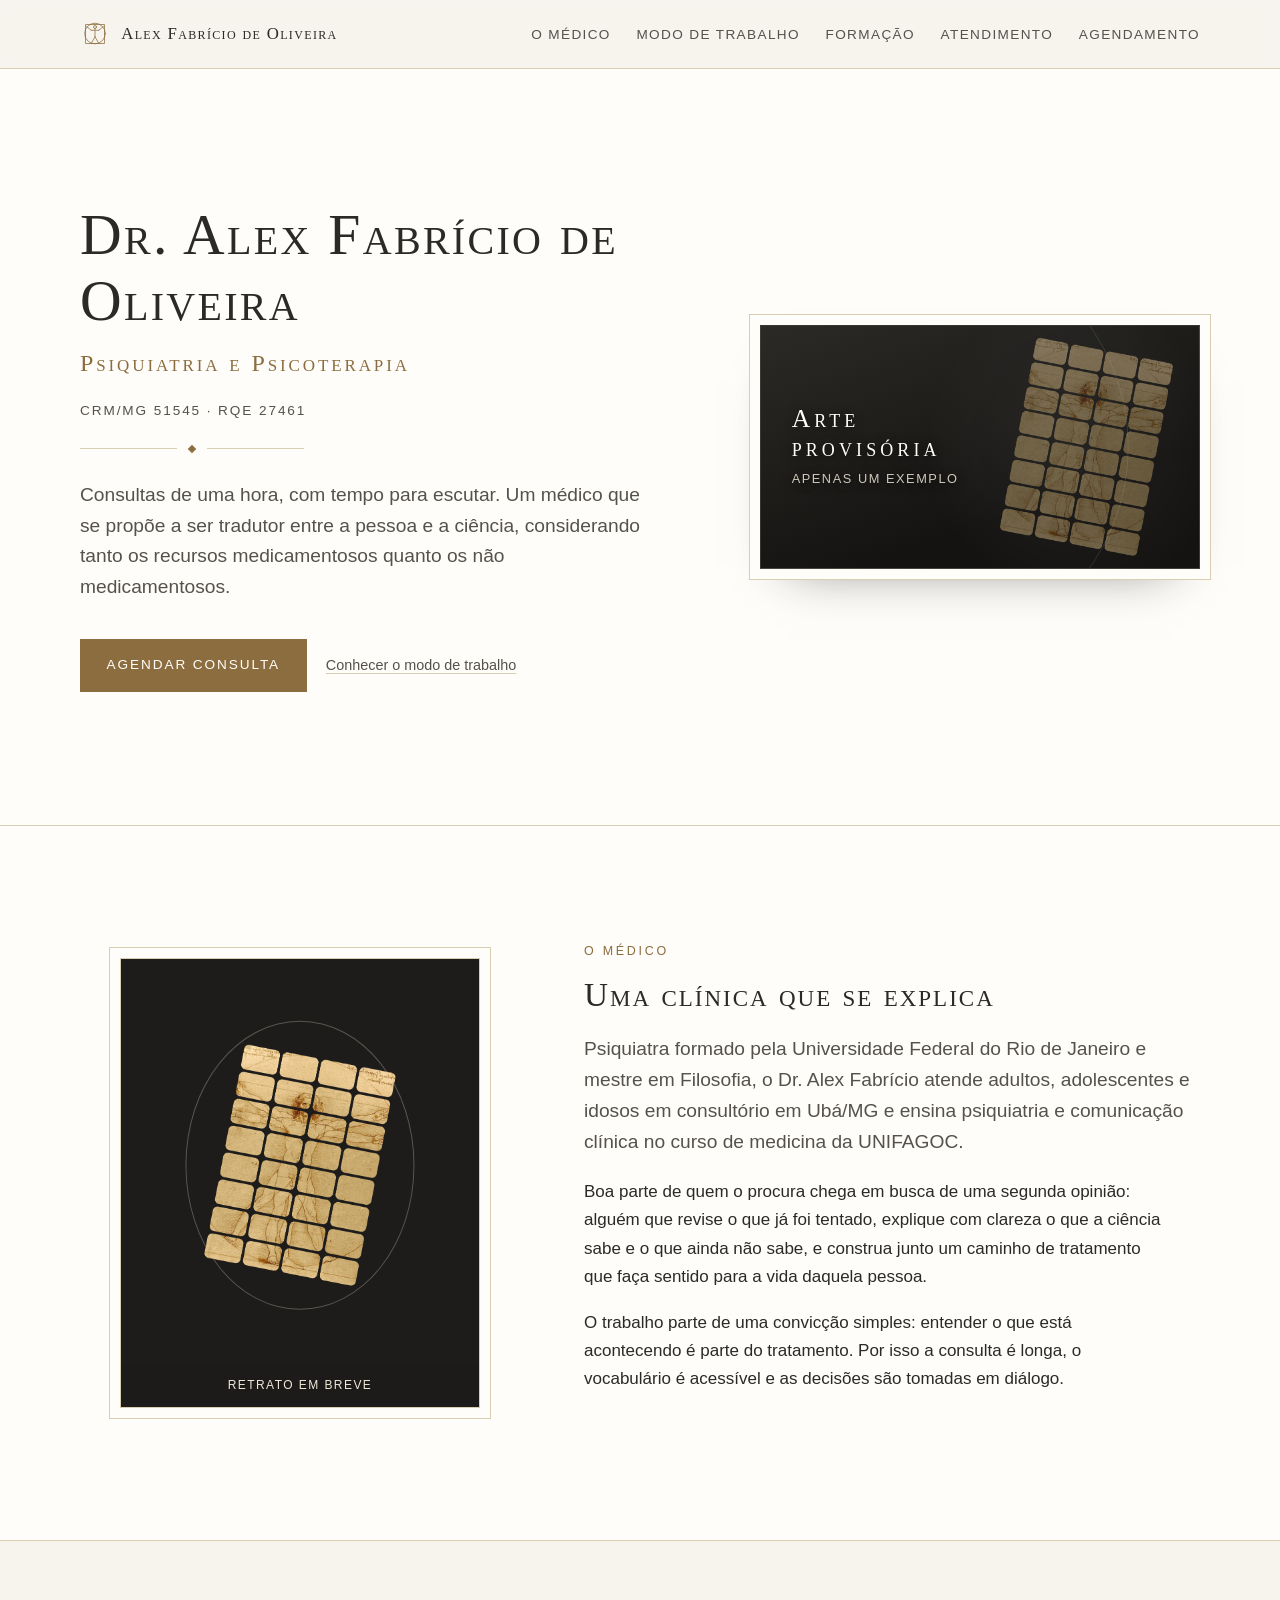
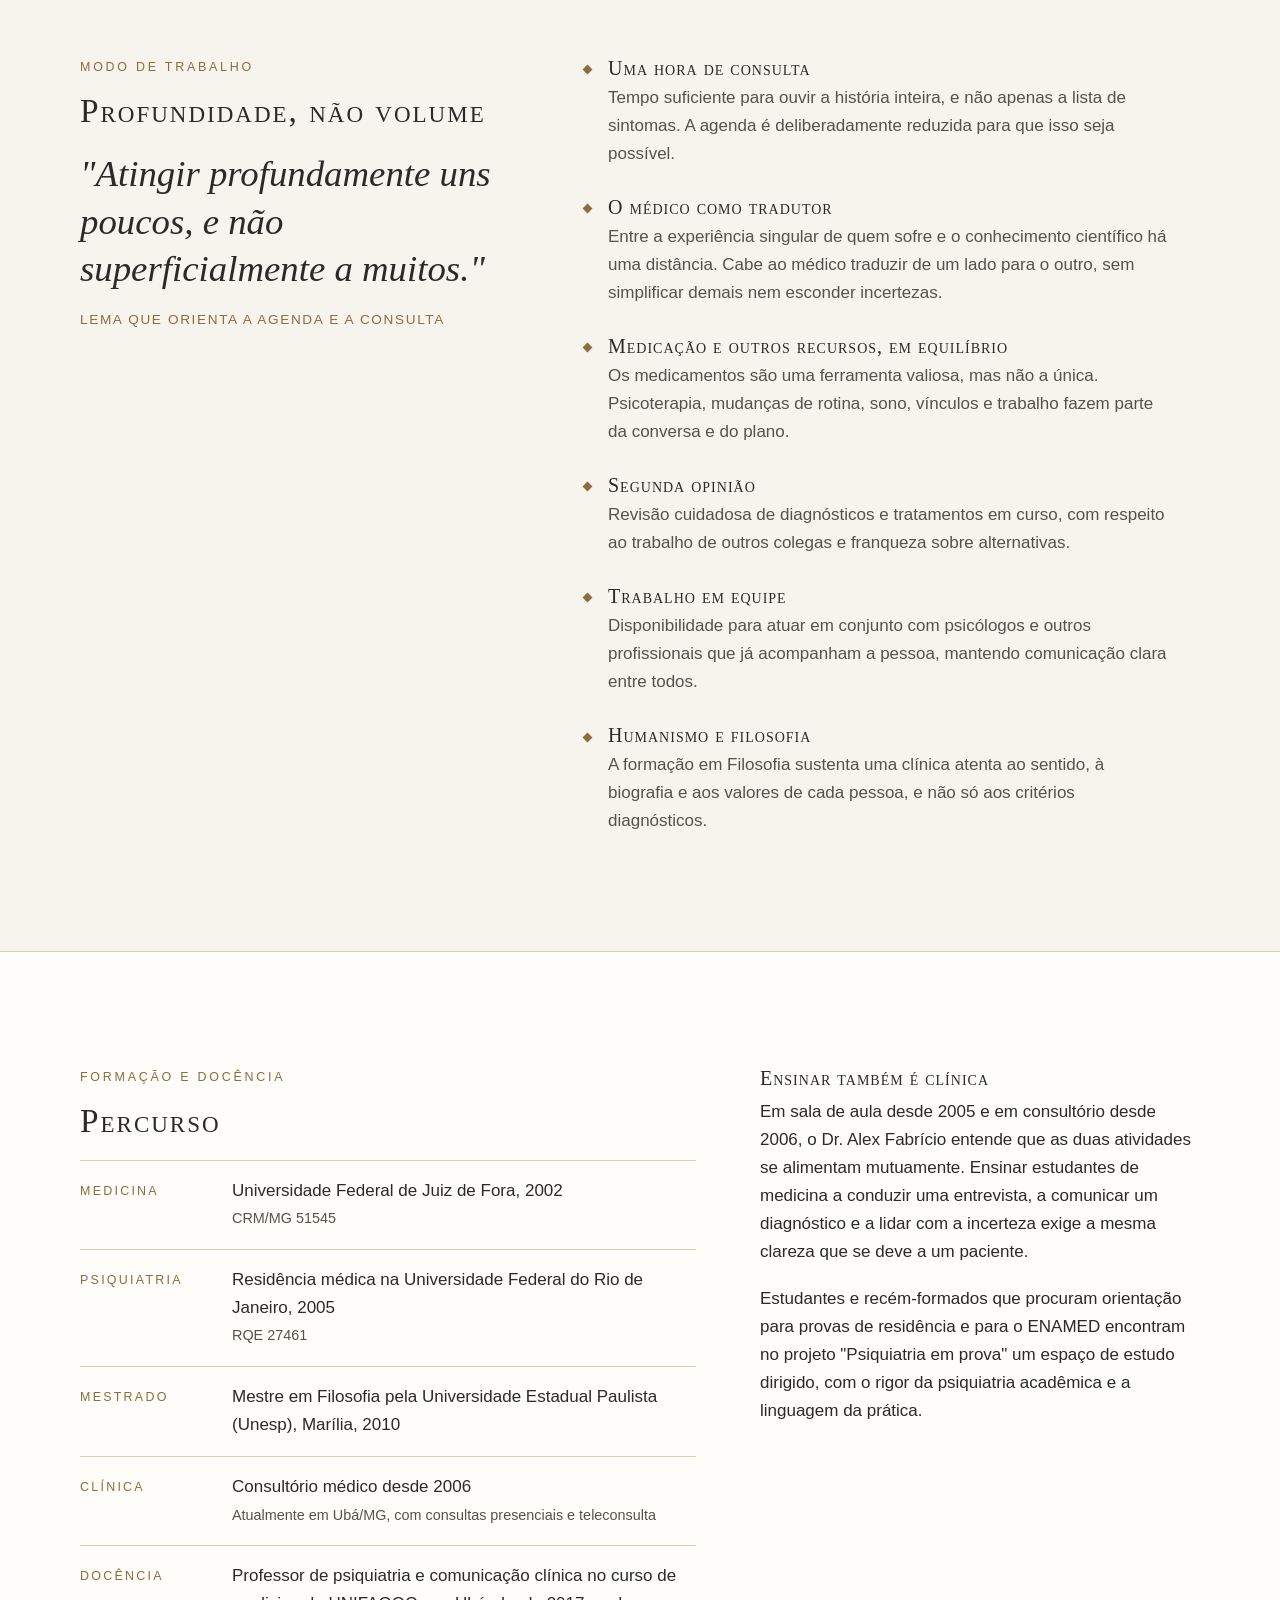
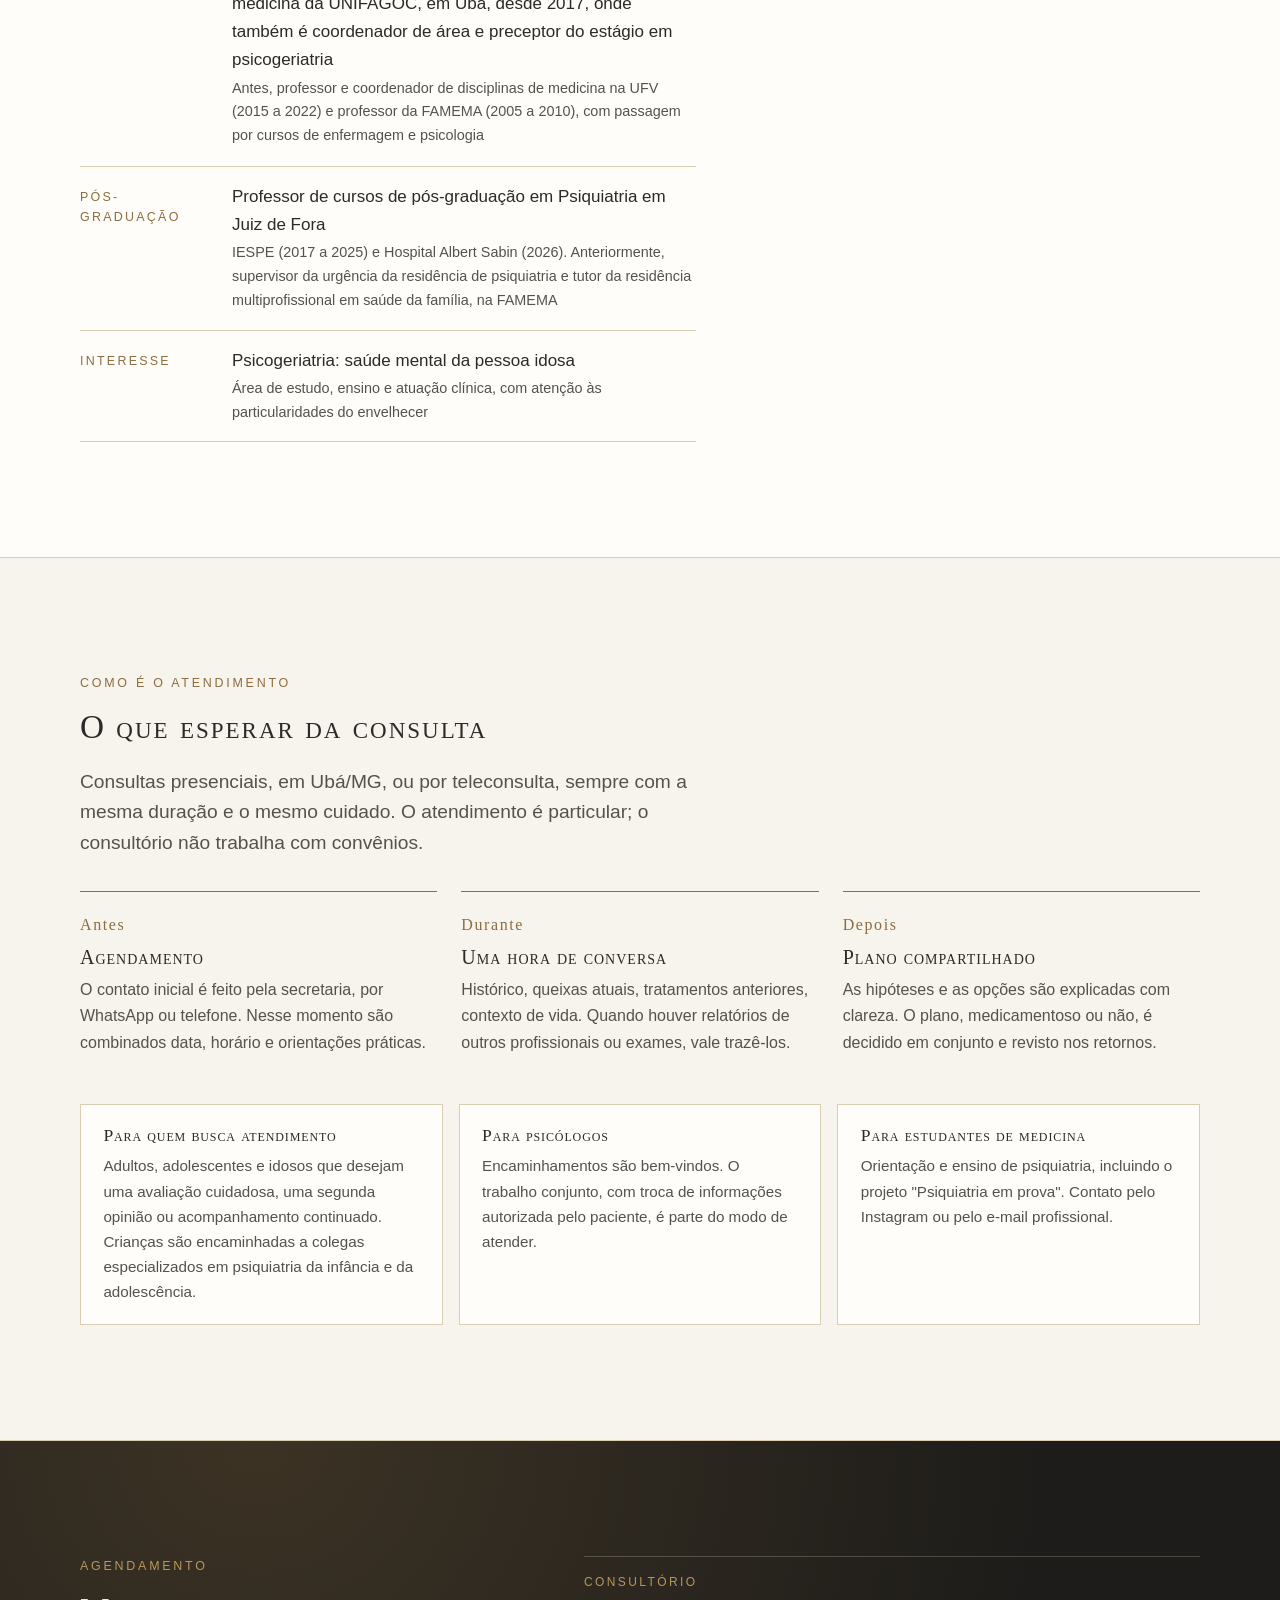
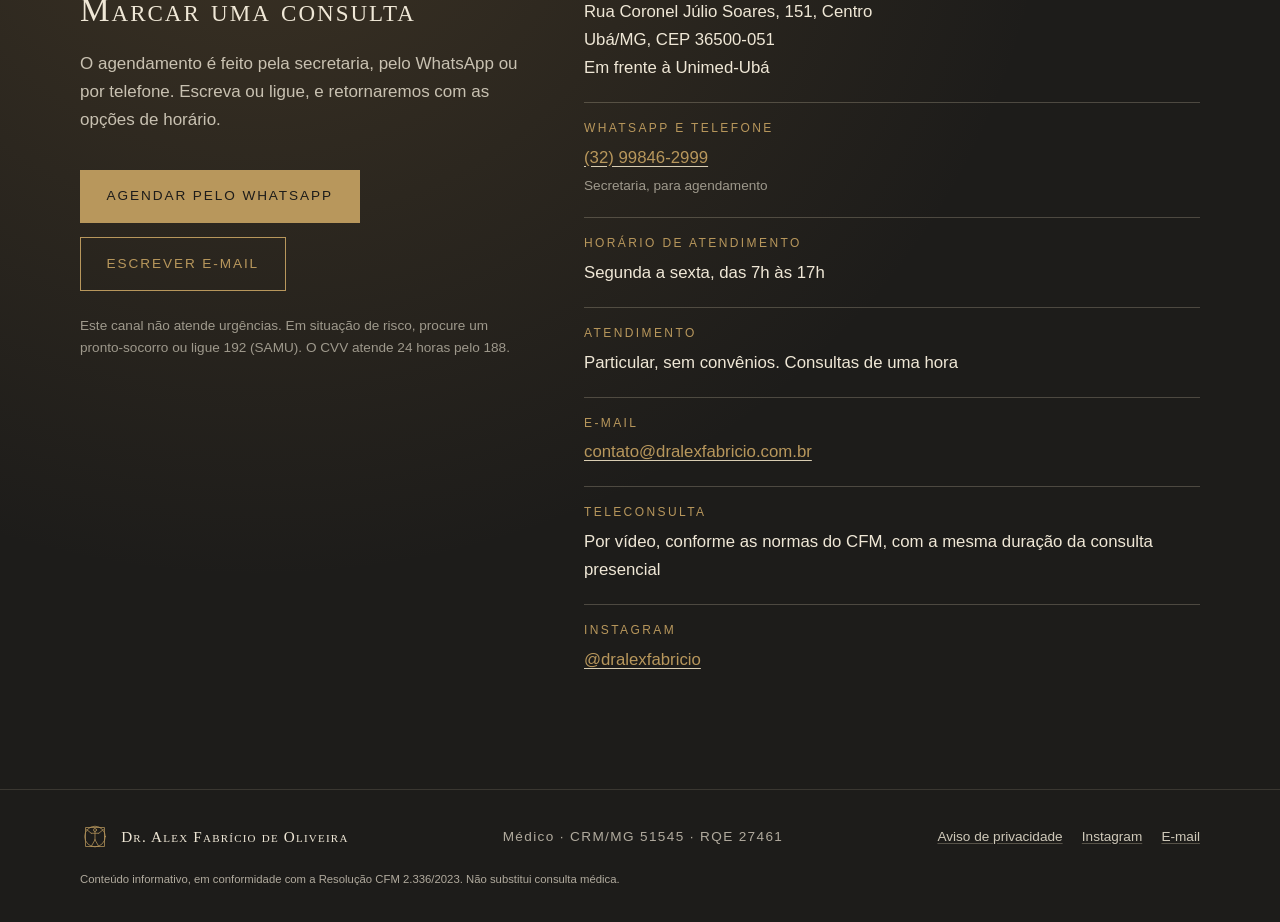
==== index.html @ 05b83d5e "Aviso 'Arte provisória, apenas um exemplo' dentro da placa; remove faixa de esboço" ====
<!DOCTYPE html>
<html lang="pt-BR" class="sem-js">
<head>
  <meta charset="utf-8">
  <meta name="viewport" content="width=device-width, initial-scale=1">
  <title>Dr. Alex Fabrício de Oliveira · Psiquiatra em Ubá/MG</title>

  <!-- PRÉVIA: impede indexação pelos buscadores. REMOVER esta linha no lançamento. -->
  <meta name="robots" content="noindex, nofollow">

  <meta name="description" content="Dr. Alex Fabrício de Oliveira, psiquiatra em Ubá/MG (CRM/MG 51545, RQE 27461). Consultas de uma hora, presenciais ou por teleconsulta, para adultos, adolescentes e idosos. Segunda opinião e trabalho conjunto com psicólogos.">
  <meta name="author" content="Dr. Alex Fabrício de Oliveira">
  <meta name="theme-color" content="#f7f4ee">
  <link rel="canonical" href="https://dralexfabricio.com.br/">

  <!-- Open Graph / redes sociais. Substituir og:image por uma foto ou cartão 1200x630 em assets/. -->
  <meta property="og:type" content="website">
  <meta property="og:locale" content="pt_BR">
  <meta property="og:site_name" content="Dr. Alex Fabrício de Oliveira">
  <meta property="og:title" content="Dr. Alex Fabrício de Oliveira · Psiquiatra em Ubá/MG">
  <meta property="og:description" content="Psiquiatra em Ubá/MG. Consultas de uma hora, presenciais ou por teleconsulta, com escuta e diálogo entre a pessoa e a ciência.">
  <meta property="og:url" content="https://dralexfabricio.com.br/">
  <meta property="og:image" content="https://dralexfabricio.com.br/assets/og.png">
  <meta name="twitter:card" content="summary_large_image">

  <link rel="icon" href="favicon.svg" type="image/svg+xml">
  <link rel="stylesheet" href="css/estilo.css">

  <!-- Dados estruturados (schema.org/Physician). Endereço, telefone e horário confirmados pelo médico em 30/08/2026. -->
  <script type="application/ld+json">
  {
    "@context": "https://schema.org",
    "@type": "Physician",
    "name": "Dr. Alex Fabrício de Oliveira",
    "url": "https://dralexfabricio.com.br/",
    "image": "https://dralexfabricio.com.br/assets/retrato.jpg",
    "medicalSpecialty": "Psychiatric",
    "identifier": [
      { "@type": "PropertyValue", "propertyID": "CRM/MG", "value": "51545" },
      { "@type": "PropertyValue", "propertyID": "RQE", "value": "27461" }
    ],
    "alumniOf": [
      { "@type": "CollegeOrUniversity", "name": "Universidade Federal de Juiz de Fora" },
      { "@type": "CollegeOrUniversity", "name": "Universidade Federal do Rio de Janeiro" },
      { "@type": "CollegeOrUniversity", "name": "Universidade Estadual Paulista" }
    ],
    "address": {
      "@type": "PostalAddress",
      "streetAddress": "Rua Coronel Júlio Soares, 151, Centro",
      "addressLocality": "Ubá",
      "addressRegion": "MG",
      "postalCode": "36500-051",
      "addressCountry": "BR"
    },
    "telephone": "+55 32 99846-2999",
    "email": "contato@dralexfabricio.com.br",
    "openingHoursSpecification": {
      "@type": "OpeningHoursSpecification",
      "dayOfWeek": ["Monday", "Tuesday", "Wednesday", "Thursday", "Friday"],
      "opens": "07:00",
      "closes": "17:00"
    },
    "sameAs": ["https://www.instagram.com/dralexfabricio"],
    "availableService": [
      { "@type": "MedicalTherapy", "name": "Consulta psiquiátrica" },
      { "@type": "MedicalTherapy", "name": "Teleconsulta psiquiátrica" }
    ]
  }
  </script>
</head>
<body>
<a class="skip" href="#conteudo">Ir para o conteúdo</a>

<!-- RQE 27461 (Psiquiatria) confirmado em 28/08/2026 no arquivo público do CRM-MG. -->

<header class="topo">
  <div class="container">
    <a class="marca" href="#inicio" aria-label="Início">
      <svg viewBox="0 0 64 64" aria-hidden="true"><g fill="none" stroke="currentColor" stroke-width="1.6" stroke-linecap="round"><circle cx="32" cy="31" r="22"/><rect x="12" y="12" width="40" height="40"/><circle cx="32" cy="17" r="3.2"/><path d="M32 20v18M24 24h16M32 38l-8 14M32 38l8 14M24 24L14 16M40 24l10-8"/></g></svg>
      <span>Alex Fabrício de Oliveira</span>
    </a>
    <button class="nav-toggle" aria-expanded="false" aria-controls="menu">Menu</button>
    <nav class="nav" id="menu" aria-label="Seções do site">
      <ul>
        <li><a href="#apresentacao">O médico</a></li>
        <li><a href="#filosofia">Modo de trabalho</a></li>
        <li><a href="#formacao">Formação</a></li>
        <li><a href="#atendimento">Atendimento</a></li>
        <li><a href="#contato">Agendamento</a></li>
      </ul>
    </nav>
  </div>
</header>

<main id="conteudo">

  <!-- ================= HERO ================= -->
  <section class="hero" id="inicio" aria-labelledby="titulo">
    <div class="container hero-grade">
      <div class="hero-texto">
        <h1 id="titulo">Dr. Alex Fabrício de Oliveira</h1>
        <p class="titulo-cargo">Psiquiatria e Psicoterapia</p>
        <p class="registro">CRM/MG 51545 · <span data-fill="rqe">RQE 27461</span></p>
        <div class="filete" aria-hidden="true"><span></span></div>
        <p class="lead">Consultas de uma hora, com tempo para escutar. Um médico que se propõe a ser tradutor entre a pessoa e a ciência, considerando tanto os recursos medicamentosos quanto os não medicamentosos.</p>
        <div class="hero-acoes">
          <a class="botao cheio" href="#contato">Agendar consulta</a>
          <a class="link-discreto" href="#filosofia">Conhecer o modo de trabalho</a>
        </div>
      </div>
      <!-- Identidade do cartão de visita: placa escura com o homem vitruviano em mosaico (assets/vitruviano-mosaico-720.png) -->
      <!-- Arte provisória: o mosaico é um esboço; a arte definitiva ainda será produzida.
           No lançamento, remover .placa-aviso e a classe "provisoria" da placa. -->
      <div class="hero-placa provisoria" data-fill="arte">
        <img src="assets/vitruviano-mosaico-720.png" alt="" width="571" height="720" decoding="async" aria-hidden="true">
        <span class="placa-aviso"><span>Arte provisória</span><small>apenas um exemplo</small></span>
      </div>
    </div>
  </section>

  <!-- ================= APRESENTAÇÃO ================= -->
  <section class="secao apresentacao" id="apresentacao" aria-labelledby="t-apresentacao">
    <div class="container grade-2">
      <figure class="retrato revela" aria-label="Retrato do Dr. Alex Fabrício de Oliveira">
        <!--
          Para colocar a foto: substitua os dois elementos abaixo por
          <img src="assets/retrato.jpg" alt="Dr. Alex Fabrício de Oliveira" width="800" height="1000">
        -->
        <div class="retrato-selo" aria-hidden="true"><img src="assets/vitruviano-mosaico-720.png" alt="" width="571" height="720" loading="lazy" decoding="async"></div>
        <figcaption class="retrato-legenda" data-fill="retrato">Retrato em breve</figcaption>
      </figure>
      <div class="revela">
        <span class="eyebrow">O médico</span>
        <h2 id="t-apresentacao">Uma clínica que se explica</h2>
        <p class="lead">Psiquiatra formado pela Universidade Federal do Rio de Janeiro e mestre em Filosofia, o Dr. Alex Fabrício atende adultos, adolescentes e idosos em consultório em Ubá/MG e ensina psiquiatria e comunicação clínica <span data-fill="docencia">no curso de medicina da UNIFAGOC</span>.</p>
        <p>Boa parte de quem o procura chega em busca de uma segunda opinião: alguém que revise o que já foi tentado, explique com clareza o que a ciência sabe e o que ainda não sabe, e construa junto um caminho de tratamento que faça sentido para a vida daquela pessoa.</p>
        <p>O trabalho parte de uma convicção simples: entender o que está acontecendo é parte do tratamento. Por isso a consulta é longa, o vocabulário é acessível e as decisões são tomadas em diálogo.</p>
      </div>
    </div>
  </section>

  <!-- ================= FILOSOFIA ================= -->
  <section class="secao filosofia" id="filosofia" aria-labelledby="t-filosofia">
    <div class="container grade-2">
      <div class="revela">
        <span class="eyebrow">Modo de trabalho</span>
        <h2 id="t-filosofia">Profundidade, não volume</h2>
        <blockquote class="lema">"Atingir profundamente uns poucos, e não superficialmente a muitos."</blockquote>
        <p class="lema-nota">Lema que orienta a agenda e a consulta</p>
      </div>
      <ul class="principios revela">
        <li>
          <h3>Uma hora de consulta</h3>
          <p>Tempo suficiente para ouvir a história inteira, e não apenas a lista de sintomas. A agenda é deliberadamente reduzida para que isso seja possível.</p>
        </li>
        <li>
          <h3>O médico como tradutor</h3>
          <p>Entre a experiência singular de quem sofre e o conhecimento científico há uma distância. Cabe ao médico traduzir de um lado para o outro, sem simplificar demais nem esconder incertezas.</p>
        </li>
        <li>
          <h3>Medicação e outros recursos, em equilíbrio</h3>
          <p>Os medicamentos são uma ferramenta valiosa, mas não a única. Psicoterapia, mudanças de rotina, sono, vínculos e trabalho fazem parte da conversa e do plano.</p>
        </li>
        <li>
          <h3>Segunda opinião</h3>
          <p>Revisão cuidadosa de diagnósticos e tratamentos em curso, com respeito ao trabalho de outros colegas e franqueza sobre alternativas.</p>
        </li>
        <li>
          <h3>Trabalho em equipe</h3>
          <p>Disponibilidade para atuar em conjunto com psicólogos e outros profissionais que já acompanham a pessoa, mantendo comunicação clara entre todos.</p>
        </li>
        <li>
          <h3>Humanismo e filosofia</h3>
          <p>A formação em Filosofia sustenta uma clínica atenta ao sentido, à biografia e aos valores de cada pessoa, e não só aos critérios diagnósticos.</p>
        </li>
      </ul>
    </div>
  </section>

  <!-- ================= FORMAÇÃO E DOCÊNCIA ================= -->
  <section class="secao formacao" id="formacao" aria-labelledby="t-formacao">
    <div class="container grade-2 inversa">
      <div class="revela">
        <span class="eyebrow">Formação e docência</span>
        <h2 id="t-formacao">Percurso</h2>
        <ul class="credenciais">
          <li><span class="rotulo">Medicina</span><p class="valor">Universidade Federal de Juiz de Fora, 2002<small>CRM/MG 51545</small></p></li>
          <li><span class="rotulo">Psiquiatria</span><p class="valor">Residência médica na Universidade Federal do Rio de Janeiro, 2005<small><span data-fill="rqe">RQE 27461</span></small></p></li>
          <li><span class="rotulo">Mestrado</span><p class="valor">Mestre em Filosofia pela Universidade Estadual Paulista (Unesp), Marília, 2010</p></li>
          <li><span class="rotulo">Clínica</span><p class="valor">Consultório médico desde 2006<small>Atualmente em Ubá/MG, com consultas presenciais e teleconsulta</small></p></li>
          <li><span class="rotulo">Docência</span><p class="valor">Professor de psiquiatria e comunicação clínica <span data-fill="docencia">no curso de medicina da UNIFAGOC, em Ubá, desde 2017, onde também é coordenador de área e preceptor do estágio em psicogeriatria</span><small>Antes, professor e coordenador de disciplinas de medicina na UFV (2015 a 2022) e professor da FAMEMA (2005 a 2010), com passagem por cursos de enfermagem e psicologia</small></p></li>
          <li><span class="rotulo">Pós-graduação</span><p class="valor">Professor de cursos de pós-graduação em Psiquiatria em Juiz de Fora<small>IESPE (2017 a 2025) e Hospital Albert Sabin (2026). Anteriormente, supervisor da urgência da residência de psiquiatria e tutor da residência multiprofissional em saúde da família, na FAMEMA</small></p></li>
          <li><span class="rotulo">Interesse</span><p class="valor">Psicogeriatria: saúde mental da pessoa idosa<small>Área de estudo, ensino e atuação clínica, com atenção às particularidades do envelhecer</small></p></li>
        </ul>
      </div>
      <div class="revela">
        <h3>Ensinar também é clínica</h3>
        <p>Em sala de aula desde 2005 e em consultório desde 2006, o Dr. Alex Fabrício entende que as duas atividades se alimentam mutuamente. Ensinar estudantes de medicina a conduzir uma entrevista, a comunicar um diagnóstico e a lidar com a incerteza exige a mesma clareza que se deve a um paciente.</p>
        <p>Estudantes e recém-formados que procuram orientação para provas de residência e para o ENAMED encontram no projeto "Psiquiatria em prova" um espaço de estudo dirigido, com o rigor da psiquiatria acadêmica e a linguagem da prática.</p>
      </div>
    </div>
  </section>

  <!-- ================= ATENDIMENTO ================= -->
  <section class="secao atendimento" id="atendimento" aria-labelledby="t-atendimento">
    <div class="container">
      <div class="revela">
        <span class="eyebrow">Como é o atendimento</span>
        <h2 id="t-atendimento">O que esperar da consulta</h2>
        <p class="lead">Consultas presenciais, em Ubá/MG,<span data-fill="teleconsulta"> ou por teleconsulta,</span> sempre com a mesma duração e o mesmo cuidado. O atendimento é particular; o consultório não trabalha com convênios.</p>
      </div>
      <ol class="etapas revela">
        <li><span class="num">Antes</span><h3>Agendamento</h3><p>O contato inicial é feito pela secretaria, por WhatsApp ou telefone. Nesse momento são combinados data, horário e orientações práticas.</p></li>
        <li><span class="num">Durante</span><h3>Uma hora de conversa</h3><p>Histórico, queixas atuais, tratamentos anteriores, contexto de vida. Quando houver relatórios de outros profissionais ou exames, vale trazê-los.</p></li>
        <li><span class="num">Depois</span><h3>Plano compartilhado</h3><p>As hipóteses e as opções são explicadas com clareza. O plano, medicamentoso ou não, é decidido em conjunto e revisto nos retornos.</p></li>
      </ol>
      <div class="publicos revela">
        <div><h3>Para quem busca atendimento</h3><p>Adultos, adolescentes e idosos que desejam uma avaliação cuidadosa, uma segunda opinião ou acompanhamento continuado. Crianças são encaminhadas a colegas especializados em psiquiatria da infância e da adolescência.</p></div>
        <div><h3>Para psicólogos</h3><p>Encaminhamentos são bem-vindos. O trabalho conjunto, com troca de informações autorizada pelo paciente, é parte do modo de atender.</p></div>
        <div><h3>Para estudantes de medicina</h3><p>Orientação e ensino de psiquiatria, incluindo o projeto "Psiquiatria em prova". Contato pelo Instagram ou pelo e-mail profissional.</p></div>
      </div>
    </div>
  </section>

  <!-- ================= CONTATO ================= -->
  <section class="secao contato" id="contato" aria-labelledby="t-contato">
    <div class="container grade-2">
      <div class="revela">
        <span class="eyebrow">Agendamento</span>
        <h2 id="t-contato">Marcar uma consulta</h2>
        <p>O agendamento é feito pela secretaria, pelo WhatsApp ou por telefone. Escreva ou ligue, e retornaremos com as opções de horário.</p>
        <div class="hero-acoes">
          <!-- WhatsApp da secretária para agendamento: (32) 99846-2999 -->
          <a class="botao cheio" data-fill="whatsapp" href="https://wa.me/5532998462999?text=Ol%C3%A1%2C%20gostaria%20de%20agendar%20uma%20consulta%20com%20o%20Dr.%20Alex%20Fabr%C3%ADcio." rel="noopener">Agendar pelo WhatsApp</a>
          <a class="botao" href="mailto:contato@dralexfabricio.com.br">Escrever e-mail</a>
        </div>
        <p class="aviso">Este canal não atende urgências. Em situação de risco, procure um pronto-socorro ou ligue 192 (SAMU). O CVV atende 24 horas pelo 188.</p>
      </div>
      <ul class="dados revela">
        <li><span class="rotulo">Consultório</span><span class="valor" data-fill="endereco">Rua Coronel Júlio Soares, 151, Centro<br>Ubá/MG, CEP 36500-051<br>Em frente à Unimed-Ubá</span></li>
        <li><span class="rotulo">WhatsApp e telefone</span><span class="valor" data-fill="telefone"><a href="tel:+5532998462999">(32) 99846-2999</a><br><small>Secretaria, para agendamento</small></span></li>
        <li><span class="rotulo">Horário de atendimento</span><span class="valor" data-fill="horario">Segunda a sexta, das 7h às 17h</span></li>
        <li><span class="rotulo">Atendimento</span><span class="valor">Particular, sem convênios. Consultas de uma hora</span></li>
        <li><span class="rotulo">E-mail</span><span class="valor"><a data-fill="email" href="mailto:contato@dralexfabricio.com.br">contato@dralexfabricio.com.br</a></span></li>
        <li data-fill="teleconsulta"><span class="rotulo">Teleconsulta</span><span class="valor">Por vídeo, conforme as normas do CFM, com a mesma duração da consulta presencial</span></li>
        <li><span class="rotulo">Instagram</span><span class="valor"><a href="https://www.instagram.com/dralexfabricio" rel="noopener">@dralexfabricio</a></span></li>
      </ul>
    </div>
  </section>
</main>

<footer class="rodape">
  <div class="container">
    <a class="marca" href="#inicio">
      <svg viewBox="0 0 64 64" aria-hidden="true"><g fill="none" stroke="currentColor" stroke-width="1.6" stroke-linecap="round"><circle cx="32" cy="31" r="22"/><rect x="12" y="12" width="40" height="40"/><circle cx="32" cy="17" r="3.2"/><path d="M32 20v18M24 24h16M32 38l-8 14M32 38l8 14M24 24L14 16M40 24l10-8"/></g></svg>
      <span>Dr. Alex Fabrício de Oliveira</span>
    </a>
    <p class="registro">Médico · CRM/MG 51545 · <span data-fill="rqe">RQE 27461</span></p>
    <ul>
      <li><a href="privacidade.html">Aviso de privacidade</a></li>
      <li><a href="https://www.instagram.com/dralexfabricio" rel="noopener">Instagram</a></li>
      <li><a href="mailto:contato@dralexfabricio.com.br">E-mail</a></li>
    </ul>
    <p><small>Conteúdo informativo, em conformidade com a Resolução CFM 2.336/2023. Não substitui consulta médica.</small></p>
  </div>
</footer>

<script>
  document.documentElement.classList.remove('sem-js');
  // Menu no celular
  var btn = document.querySelector('.nav-toggle'), nav = document.getElementById('menu');
  if (btn && nav) {
    btn.addEventListener('click', function () {
      var aberto = nav.getAttribute('data-aberto') === 'true';
      nav.setAttribute('data-aberto', String(!aberto));
      btn.setAttribute('aria-expanded', String(!aberto));
    });
    nav.addEventListener('click', function (e) { if (e.target.tagName === 'A') { nav.setAttribute('data-aberto', 'false'); btn.setAttribute('aria-expanded', 'false'); } });
  }
  // Revelação suave ao rolar
  var itens = document.querySelectorAll('.revela');
  if ('IntersectionObserver' in window && !matchMedia('(prefers-reduced-motion: reduce)').matches) {
    var io = new IntersectionObserver(function (es) { es.forEach(function (e) { if (e.isIntersecting) { e.target.classList.add('visivel'); io.unobserve(e.target); } }); }, { rootMargin: '0px 0px 0px 0px', threshold: 0 });
    itens.forEach(function (el) { io.observe(el); });
    setTimeout(function () { itens.forEach(function (el) { el.classList.add('visivel'); }); }, 2500);
  } else { itens.forEach(function (el) { el.classList.add('visivel'); }); }
</script>
</body>
</html>
---- css/estilo.css ----
/* ==========================================================================
   Dr. Alex Fabrício de Oliveira, estilo do site
   Paleta herdada dos documentos do projeto (receituário, cartão, proposta).
   ========================================================================== */

:root {
  --creme: #f7f4ee;
  --branco: #fffdf9;
  --grafite: #2b2a28;
  --grafite-suave: #55524c;
  --dourado: #8c6d3f;
  --dourado-claro: #b8975c;
  --filete: #d9cdb2;
  --placa: #1d1c1a;        /* fundo escuro do cartão */
  --placa-texto: #efe7d6;
  --serif: Georgia, "Times New Roman", "Iowan Old Style", serif;
  --sans: "Helvetica Neue", Helvetica, Arial, "Liberation Sans", sans-serif;
  --medida: 62ch;
  --largura: 1120px;
  --gutter: clamp(1.25rem, 4vw, 3rem);
}

*, *::before, *::after { box-sizing: border-box; }
html { scroll-behavior: smooth; -webkit-text-size-adjust: 100%; overflow-x: clip; }
@media (prefers-reduced-motion: reduce) { html { scroll-behavior: auto; } }

body {
  margin: 0;
  overflow-x: clip;
  background: var(--creme);
  color: var(--grafite);
  font-family: var(--sans);
  font-size: 1.0625rem;
  line-height: 1.65;
  -webkit-font-smoothing: antialiased;
}

img, svg { max-width: 100%; display: block; }
a { color: var(--dourado); text-decoration-color: var(--filete); text-underline-offset: .18em; }
a:hover { text-decoration-color: var(--dourado); }
:focus-visible { outline: 2px solid var(--dourado); outline-offset: 3px; border-radius: 2px; }

.visually-hidden {
  position: absolute !important; width: 1px; height: 1px; overflow: hidden;
  clip: rect(0 0 0 0); clip-path: inset(50%); white-space: nowrap;
}
.skip {
  position: absolute; left: 1rem; top: -4rem; background: var(--placa); color: var(--placa-texto);
  padding: .5rem 1rem; z-index: 100; transition: top .2s;
}
.skip:focus { top: 1rem; }

/* ---------- Tipografia ---------- */
.versalete, h1, h2, h3, .marca {
  font-family: var(--serif);
  font-variant-caps: small-caps;
  font-weight: 400;
  letter-spacing: .06em;
  line-height: 1.15;
  color: var(--grafite);
}
h1 { font-size: clamp(2rem, 4.6vw, 3.6rem); margin: 0; letter-spacing: .04em; }
h2 { font-size: clamp(1.6rem, 2.6vw, 2.2rem); margin: 0 0 1.25rem; }
h3 { font-size: 1.25rem; margin: 0 0 .5rem; letter-spacing: .05em; }
p { margin: 0 0 1.1em; max-width: var(--medida); }
.lead { font-size: 1.2rem; line-height: 1.6; color: var(--grafite-suave); }

.eyebrow {
  display: block;
  font-family: var(--sans);
  font-size: .78rem;
  letter-spacing: .22em;
  text-transform: uppercase;
  color: var(--dourado);
  margin-bottom: .9rem;
}

/* Filete decorativo: linha fina com losango, herdado da proposta */
.filete {
  display: flex; align-items: center; gap: .75rem;
  color: var(--dourado); margin: 1.5rem 0;
  max-width: 14rem;
}
.filete::before, .filete::after { content: ""; flex: 1; height: 1px; background: var(--filete); }
.filete span { width: 6px; height: 6px; background: var(--dourado); transform: rotate(45deg); }

/* ---------- Layout ---------- */
.container { width: min(100% - 2 * var(--gutter), var(--largura)); margin-inline: auto; }
.secao { padding-block: clamp(4rem, 9vw, 7.5rem); scroll-margin-top: 4.5rem; }
.secao + .secao { border-top: 1px solid var(--filete); }
.grade-2 { display: grid; gap: clamp(2rem, 5vw, 5rem); grid-template-columns: 1fr; align-items: start; }
@media (min-width: 860px) { .grade-2 { grid-template-columns: 5fr 7fr; } .grade-2.inversa { grid-template-columns: 7fr 5fr; } }

/* ---------- Cabeçalho ---------- */
.topo {
  position: sticky; top: 0; z-index: 50;
  background: color-mix(in srgb, var(--creme) 88%, transparent);
  backdrop-filter: blur(8px);
  border-bottom: 1px solid var(--filete);
}
@supports not (color-mix(in srgb, red, blue)) { .topo { background: rgba(247,244,238,.92); } }
.topo .container { display: flex; align-items: center; justify-content: space-between; gap: 1rem; min-height: 4.25rem; }
.marca { display: inline-flex; align-items: center; gap: .7rem; text-decoration: none; font-size: 1.05rem; letter-spacing: .08em; }
.marca svg { width: 30px; height: 30px; color: var(--dourado); }
.nav ul { list-style: none; margin: 0; padding: 0; display: flex; gap: 1.6rem; }
.nav a { font-size: .85rem; letter-spacing: .1em; text-transform: uppercase; text-decoration: none; color: var(--grafite-suave); }
.nav a:hover, .nav a[aria-current="true"] { color: var(--dourado); }
.nav-toggle { display: none; background: none; border: 1px solid var(--filete); color: var(--grafite); padding: .45rem .7rem; font: inherit; font-size: .8rem; letter-spacing: .1em; text-transform: uppercase; cursor: pointer; }
@media (max-width: 760px) {
  .nav-toggle { display: inline-block; }
  .nav { position: absolute; left: 0; right: 0; top: 100%; background: var(--creme); border-bottom: 1px solid var(--filete); display: none; }
  .nav[data-aberto="true"] { display: block; }
  .nav ul { flex-direction: column; gap: 0; padding: .5rem var(--gutter) 1rem; }
  .nav a { display: block; padding: .7rem 0; border-bottom: 1px solid var(--filete); }
}

/* ---------- Hero ---------- */
.hero {
  position: relative; overflow: hidden;
  background: var(--branco);
  border-bottom: 1px solid var(--filete);
}
.hero .container {
  position: relative; z-index: 1;
  min-height: min(84vh, 780px);
  display: grid; align-content: center; align-items: center;
  padding-block: clamp(3rem, 8vw, 6rem);
  grid-template-columns: 1fr;
  gap: 2.5rem;
}
@media (min-width: 860px) { .hero .hero-grade { grid-template-columns: 7fr 5fr; gap: clamp(2rem, 5vw, 5rem); } }
.hero-texto { max-width: 36rem; }
.hero .titulo-cargo { font-family: var(--serif); font-variant-caps: small-caps; font-size: clamp(1.15rem, 2vw, 1.5rem); letter-spacing: .12em; color: var(--dourado); margin: .6rem 0 0; }
.hero .registro { font-size: .85rem; letter-spacing: .14em; color: var(--grafite-suave); margin: 1rem 0 0; }
.hero .lead { margin-top: 1.75rem; }
.hero-acoes { display: flex; flex-wrap: wrap; gap: .9rem 1.2rem; margin-top: 2.25rem; align-items: center; }
/* Esboço (remover no lançamento): aviso dentro da placa, no lado esquerdo, longe do mosaico */
.hero-placa.provisoria img { opacity: .45; }
.placa-aviso { position: absolute; left: 7%; top: 50%; transform: translateY(-50%); width: 50%; display: grid; gap: .35rem; font-family: var(--serif); color: var(--branco); text-shadow: 0 2px 10px rgba(0,0,0,.7); pointer-events: none; }
.placa-aviso > span { font-variant-caps: small-caps; font-size: clamp(1.15rem, 2vw, 1.6rem); letter-spacing: .16em; line-height: 1.15; }
.placa-aviso > small { font-family: var(--sans, inherit); font-size: clamp(.7rem, 1.1vw, .8rem); letter-spacing: .12em; text-transform: uppercase; color: rgba(239,231,214,.85); }

/* Placa do cartão de visita: fundo preto com o homem vitruviano em mosaico (assets/vitruviano-mosaico*.png) */
.hero-placa {
  position: relative;
  aspect-ratio: 9 / 5;
  background: var(--placa);
  background-image:
    radial-gradient(circle at 72% 50%, rgba(255,255,255,.06), transparent 45%),
    linear-gradient(160deg, #2b2a27, #141311 70%);
  border: 1px solid rgba(217,205,178,.18);
  box-shadow: 0 0 0 10px var(--branco), 0 0 0 11px var(--filete), 0 26px 50px -30px rgba(29,28,26,.6);
  overflow: hidden;
  justify-self: end; width: 100%; max-width: 520px;
}
.hero-placa::before {
  /* círculo fino do fundo do cartão */
  content: ""; position: absolute; width: 96%; aspect-ratio: 1; left: 36%; top: 50%; transform: translate(-50%, -50%);
  border: 1px solid rgba(239,231,214,.12); border-radius: 50%;
}
.hero-placa img { position: absolute; height: 90%; width: auto; right: 6%; top: 50%; transform: translateY(-50%); max-width: none; }
@media (max-width: 859px) { .hero-placa { aspect-ratio: 16 / 9; max-width: 560px; justify-self: start; } }

/* Botões */
.botao {
  display: inline-block; font-family: var(--sans);
  font-size: .85rem; letter-spacing: .14em; text-transform: uppercase; text-decoration: none;
  padding: .9rem 1.6rem; border: 1px solid var(--dourado); color: var(--dourado);
  background: transparent; transition: background .2s, color .2s;
}
.botao:hover { background: var(--dourado); color: var(--branco); }
.botao.cheio { background: var(--dourado); color: var(--branco); }
.botao.cheio:hover { background: #75592f; border-color: #75592f; }
.link-discreto { font-size: .9rem; color: var(--grafite-suave); }

/* ---------- Retrato (placeholder) ---------- */
.retrato {
  position: relative; aspect-ratio: 4 / 5; max-width: 420px;
  background: var(--placa); color: var(--dourado-claro);
  border: 1px solid var(--filete);
  box-shadow: 0 0 0 10px var(--branco), 0 0 0 11px var(--filete);
  overflow: hidden;
  display: grid; place-items: center;
}
.retrato img { width: 100%; height: 100%; object-fit: cover; }
/* selo do receituário: mosaico pequeno dentro de um círculo fino */
.retrato-selo {
  position: absolute; width: 64%; aspect-ratio: 1; left: 50%; top: 46%; transform: translate(-50%, -50%);
  border: 1px solid rgba(239,231,214,.28); border-radius: 50%;
  display: grid; place-items: center;
}
.retrato-selo img { height: 84%; width: auto; }
.retrato .retrato-legenda {
  position: absolute; left: 0; right: 0; bottom: 0;
  background: rgba(29,28,26,.82); color: var(--placa-texto);
  font-size: .75rem; letter-spacing: .12em; text-transform: uppercase; text-align: center;
  padding: .7rem;
}

/* ---------- Apresentação ---------- */
.apresentacao { background: var(--branco); }

/* ---------- Filosofia ---------- */
.lema {
  font-family: var(--serif); font-size: clamp(1.5rem, 3vw, 2.3rem); line-height: 1.3;
  font-style: italic; color: var(--grafite); margin: 0; max-width: 24ch;
}
.lema + .lema-nota { font-size: .85rem; letter-spacing: .12em; text-transform: uppercase; color: var(--dourado); margin-top: 1rem; }
.principios { list-style: none; margin: 0; padding: 0; display: grid; gap: 1.75rem; }
.principios li { padding-left: 1.5rem; position: relative; max-width: var(--medida); }
.principios li::before { content: ""; position: absolute; left: 0; top: .55em; width: 7px; height: 7px; background: var(--dourado); transform: rotate(45deg); }
.principios h3 { margin-bottom: .25rem; }
.principios p { margin: 0; color: var(--grafite-suave); }

/* ---------- Formação ---------- */
.formacao { background: var(--branco); }
.credenciais { list-style: none; margin: 0; padding: 0; display: grid; gap: 1.1rem; }
.credenciais li { display: grid; grid-template-columns: 8.5rem 1fr; gap: 1rem; border-top: 1px solid var(--filete); padding-top: 1rem; }
.credenciais li:last-child { border-bottom: 1px solid var(--filete); padding-bottom: 1rem; }
.credenciais .rotulo { font-size: .78rem; letter-spacing: .18em; text-transform: uppercase; color: var(--dourado); padding-top: .25rem; }
.credenciais .valor { margin: 0; max-width: none; }
.credenciais .valor small { display: block; color: var(--grafite-suave); font-size: .9rem; margin-top: .15rem; }
@media (max-width: 520px) { .credenciais li { grid-template-columns: 1fr; gap: .25rem; } }

/* ---------- Atendimento ---------- */
.etapas { list-style: none; margin: 2rem 0 0; padding: 0; display: grid; gap: 1.5rem; grid-template-columns: 1fr; }
@media (min-width: 700px) { .etapas { grid-template-columns: repeat(3, 1fr); } }
.etapas li { border-top: 1px solid var(--dourado); padding-top: 1.25rem; }
.etapas .num { font-family: var(--serif); color: var(--dourado); font-size: 1rem; letter-spacing: .1em; display: block; margin-bottom: .5rem; }
.etapas p { margin: 0; color: var(--grafite-suave); font-size: 1rem; }
.publicos { margin-top: 3rem; display: grid; gap: 1rem; grid-template-columns: 1fr; }
@media (min-width: 700px) { .publicos { grid-template-columns: repeat(3, 1fr); } }
.publicos div { background: var(--branco); border: 1px solid var(--filete); padding: 1.25rem 1.4rem; }
.publicos h3 { font-size: 1.1rem; }
.publicos p { margin: 0; font-size: .95rem; color: var(--grafite-suave); }

/* ---------- Contato (placa escura, como o cartão) ---------- */
.contato {
  background: var(--placa);
  background-image: radial-gradient(ellipse at 20% 0%, rgba(140,109,63,.28), transparent 55%);
  color: var(--placa-texto);
  border-top: 1px solid var(--dourado);
}
.contato h2, .contato h3 { color: var(--placa-texto); }
.contato .eyebrow { color: var(--dourado-claro); }
.contato p { color: rgba(239,231,214,.8); }
.contato a { color: var(--dourado-claro); }
.dados { list-style: none; margin: 0; padding: 0; display: grid; gap: 1.25rem; }
.dados li { border-top: 1px solid rgba(217,205,178,.25); padding-top: 1rem; }
.dados .rotulo { display: block; font-size: .75rem; letter-spacing: .2em; text-transform: uppercase; color: var(--dourado-claro); margin-bottom: .3rem; }
.dados .valor { font-size: 1.05rem; color: var(--placa-texto); }
.dados .valor small { display: block; font-size: .85rem; color: rgba(239,231,214,.6); margin-top: .2rem; }
.contato .botao { border-color: var(--dourado-claro); color: var(--dourado-claro); }
.contato .botao.cheio { background: var(--dourado-claro); color: var(--placa); }
.contato .botao.cheio:hover { background: #d1b47a; border-color: #d1b47a; }
.contato .botao:not(.cheio):hover { background: var(--dourado-claro); color: var(--placa); }
.contato .aviso { font-size: .85rem; margin-top: 1.5rem; color: rgba(239,231,214,.6); }
.contato .aviso a { text-decoration-color: rgba(184,151,92,.5); }

/* ---------- Rodapé ---------- */
.rodape { background: var(--placa); color: rgba(239,231,214,.7); font-size: .85rem; border-top: 1px solid rgba(217,205,178,.15); padding-block: 2rem; }
.rodape .container { display: flex; flex-wrap: wrap; justify-content: space-between; gap: 1rem 2rem; align-items: center; }
.rodape .marca { color: var(--placa-texto); font-size: .95rem; }
.rodape .marca svg { color: var(--dourado-claro); }
.rodape ul { list-style: none; margin: 0; padding: 0; display: flex; flex-wrap: wrap; gap: 1.2rem; }
.rodape a { color: rgba(239,231,214,.85); text-decoration-color: rgba(217,205,178,.3); }
.rodape .registro { letter-spacing: .1em; }
.rodape p { margin: 0; max-width: none; }

/* ---------- Páginas internas (privacidade) ---------- */
.pagina { background: var(--branco); padding-block: clamp(3rem, 7vw, 5rem); }
.pagina .container { max-width: 44rem; }
.pagina h2 { font-size: 1.4rem; margin-top: 2.25rem; }
.pagina ul { padding-left: 1.2rem; max-width: var(--medida); }
.pagina li { margin-bottom: .4rem; }
.pagina .atualizado { font-size: .85rem; color: var(--grafite-suave); letter-spacing: .05em; }

/* ---------- Placeholders (valores ainda não confirmados) ---------- */
[data-fill] { /* sem estilo visual próprio: o texto neutro se integra ao layout */ }

/* ---------- Revelação suave ---------- */
.revela { opacity: 0; transform: translateY(14px); transition: opacity .7s ease, transform .7s ease; }
.revela.visivel, .sem-js .revela { opacity: 1; transform: none; }
@media (prefers-reduced-motion: reduce) { .revela { opacity: 1; transform: none; transition: none; } }

/* ---------- Impressão / prévia em PDF ---------- */
@media print {
  @page { size: A4; margin: 0; }
  html, body { background: var(--creme) !important; -webkit-print-color-adjust: exact; print-color-adjust: exact; }
  * { -webkit-print-color-adjust: exact; print-color-adjust: exact; }
  .topo, .nav-toggle, .skip { display: none !important; }
  .revela { opacity: 1 !important; transform: none !important; transition: none !important; }
  .hero { height: 296mm; clip-path: inset(0); break-after: page; page-break-after: always; }
  .hero .container { min-height: 100%; padding-block: 0; }
  .hero .hero-grade { grid-template-columns: 1fr; gap: 2.5rem; align-content: center; }
  .hero-placa { aspect-ratio: 9 / 5; max-width: 150mm; justify-self: start; box-shadow: 0 0 0 8px var(--branco), 0 0 0 9px var(--filete); }
  .secao { padding-block: 2.5rem 1.5rem; break-before: page; page-break-before: always; border-top: 0; }
  .grade-2 { gap: 1.75rem; }
  .retrato { max-width: 300px; }
  .contato { min-height: 228mm; }
  .publicos div, .etapas li, .credenciais li, .principios li, .dados li { break-inside: avoid; page-break-inside: avoid; }
  h2, h3 { break-after: avoid; page-break-after: avoid; }
  .contato, .rodape { background-color: var(--placa) !important; }
  .contato { padding-bottom: 2rem; }
  .rodape { break-inside: avoid; page-break-inside: avoid; }
  a { text-decoration: none; }
}
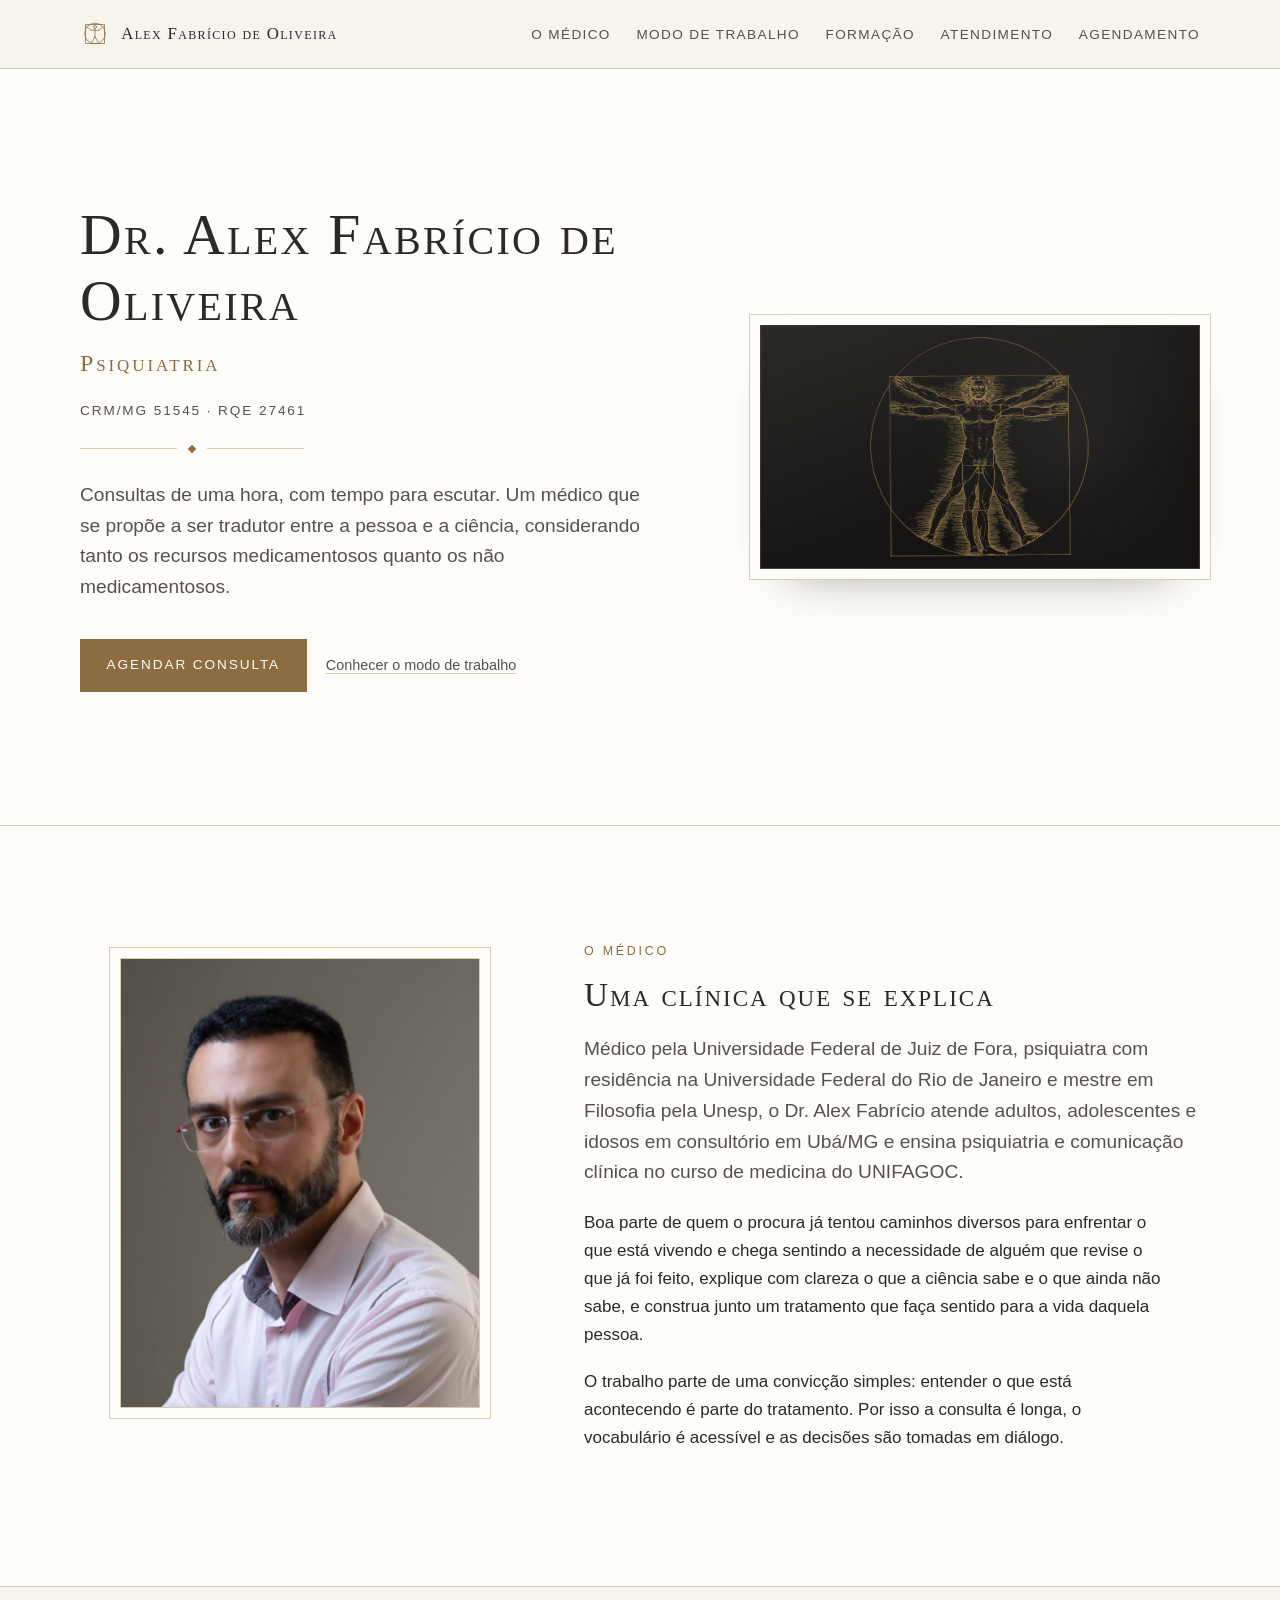
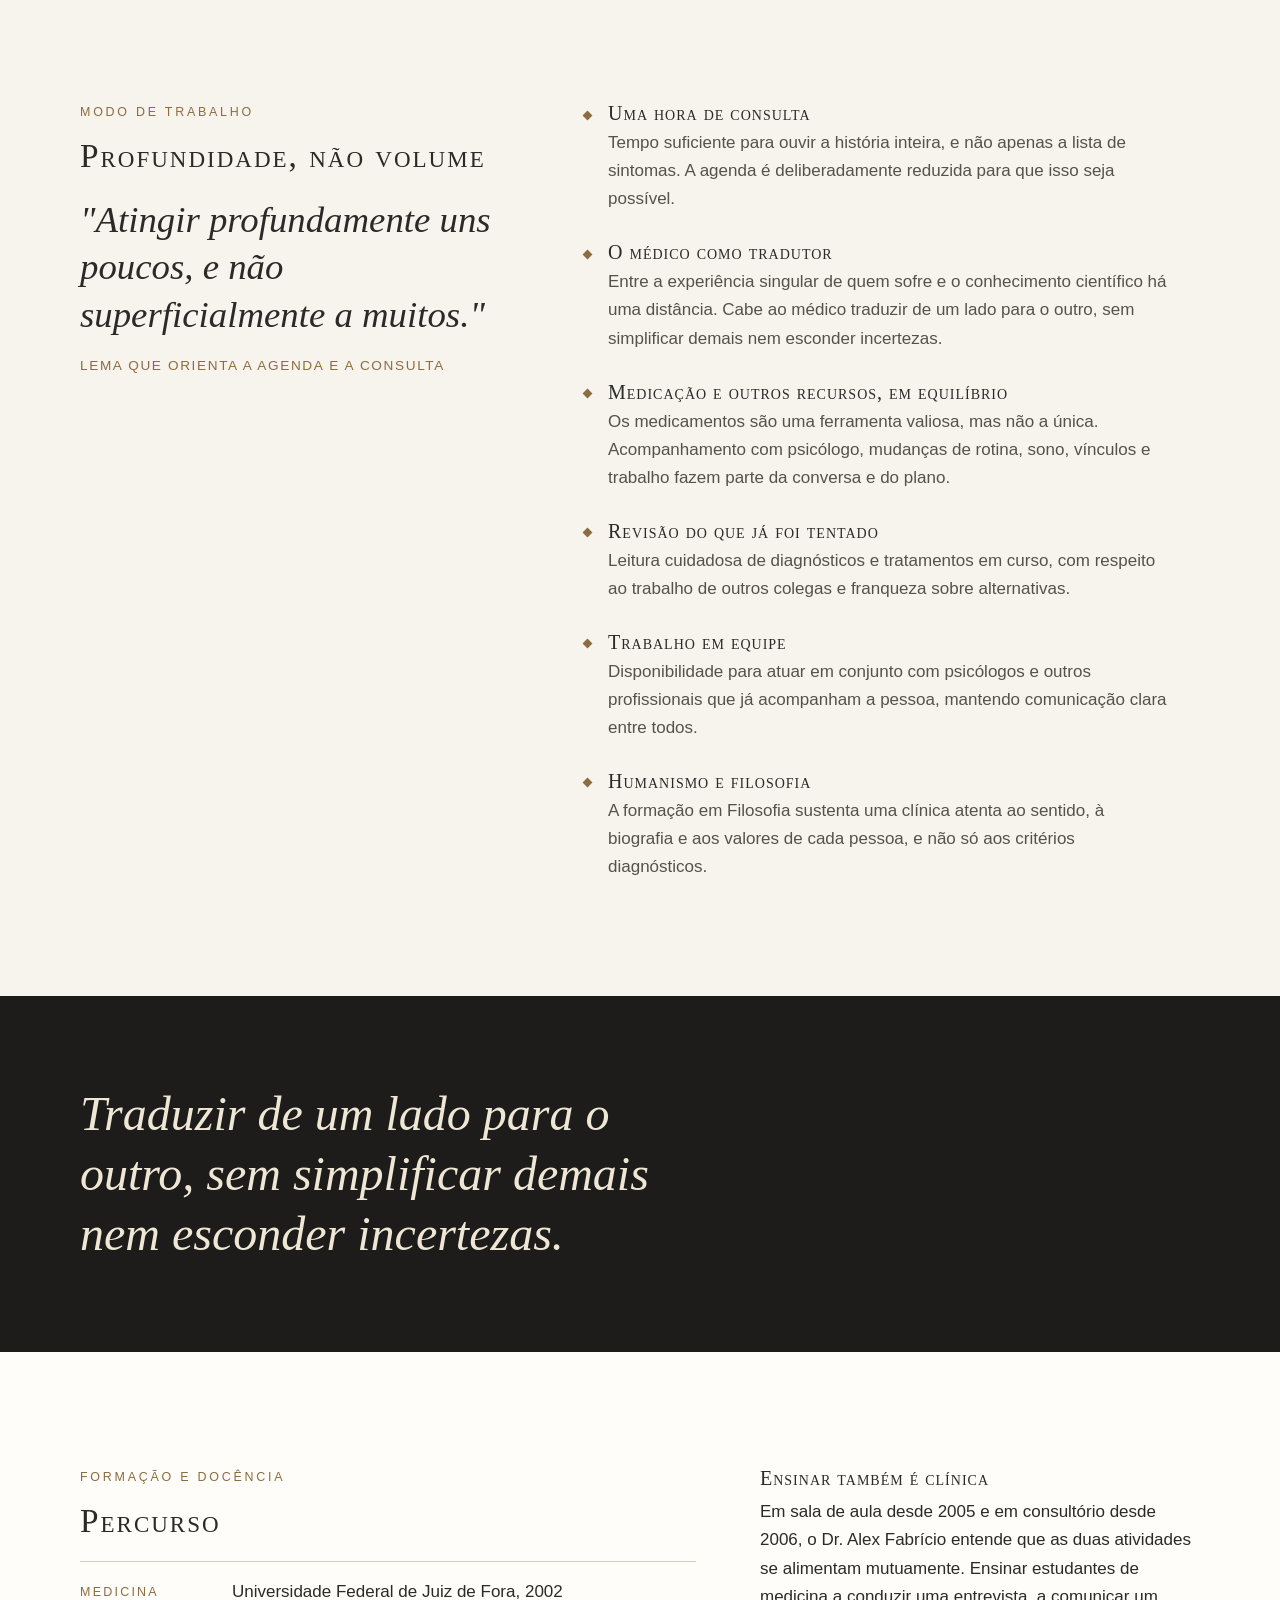
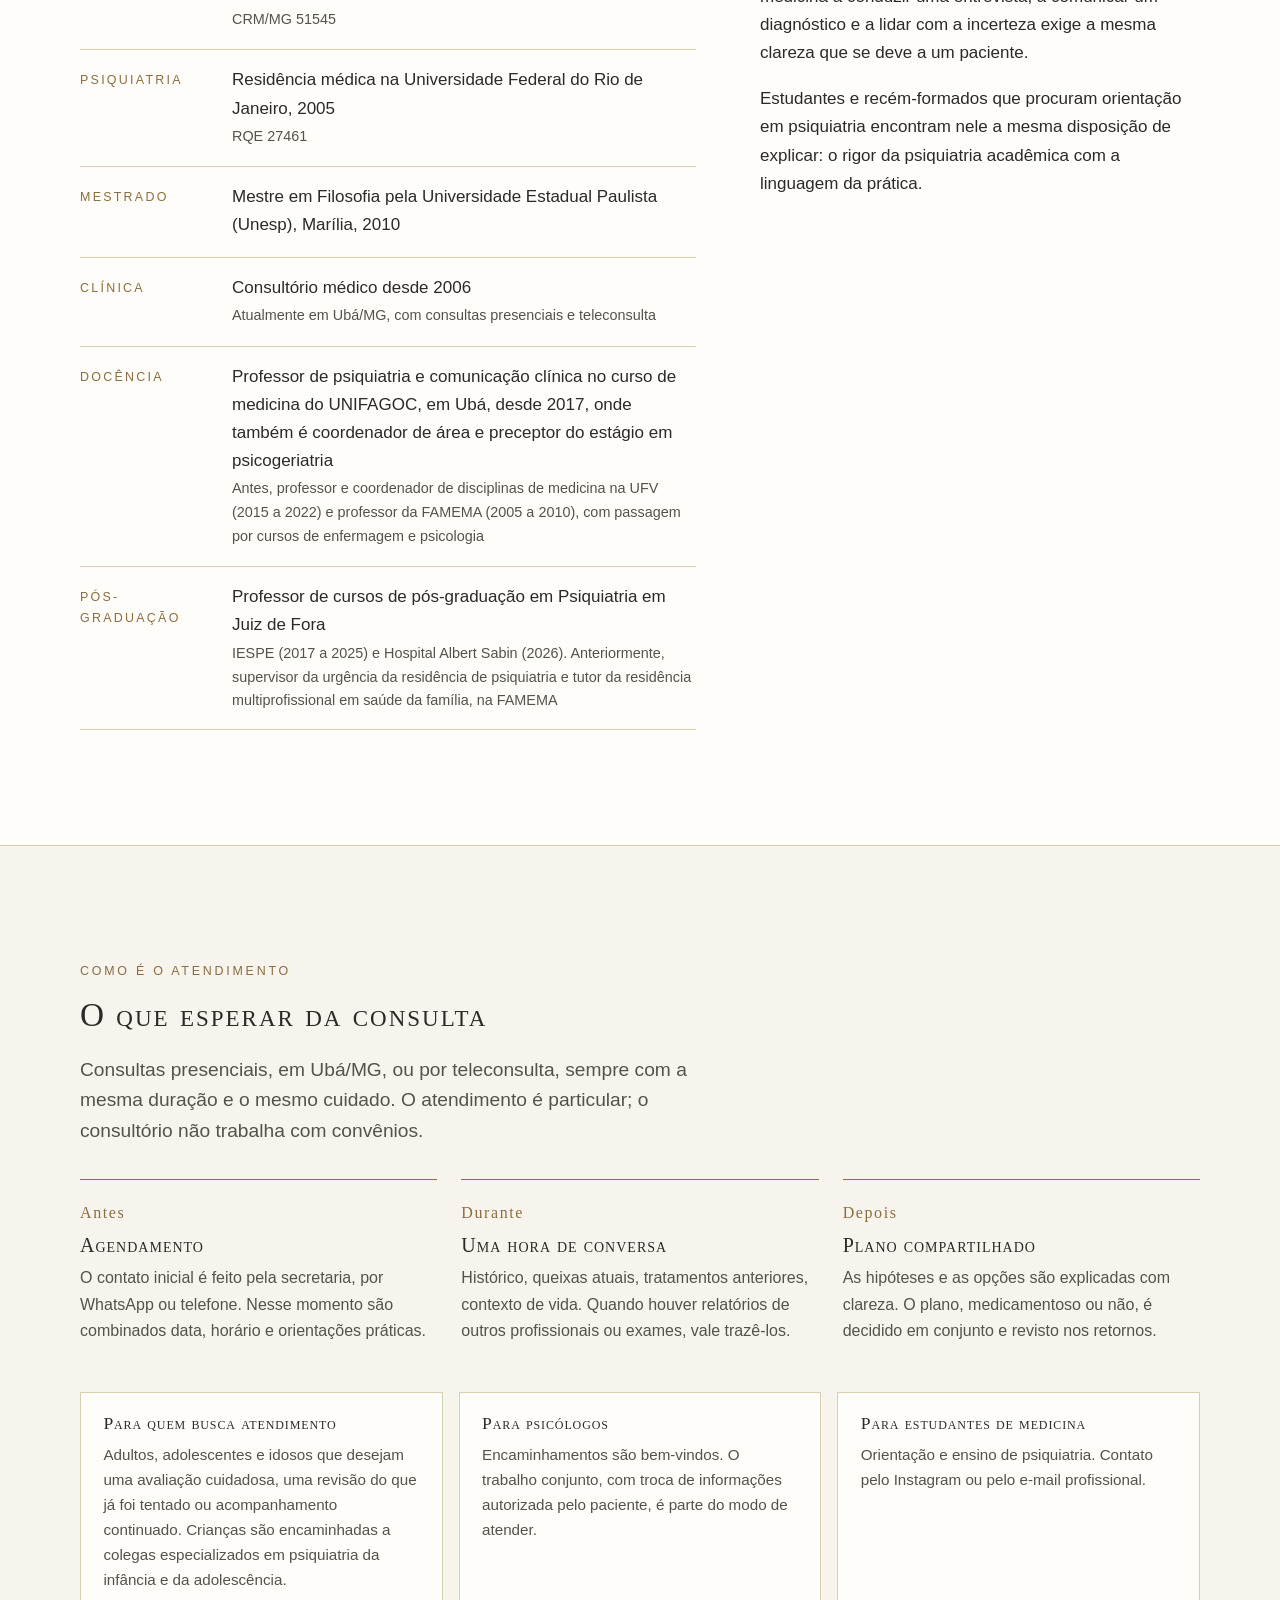
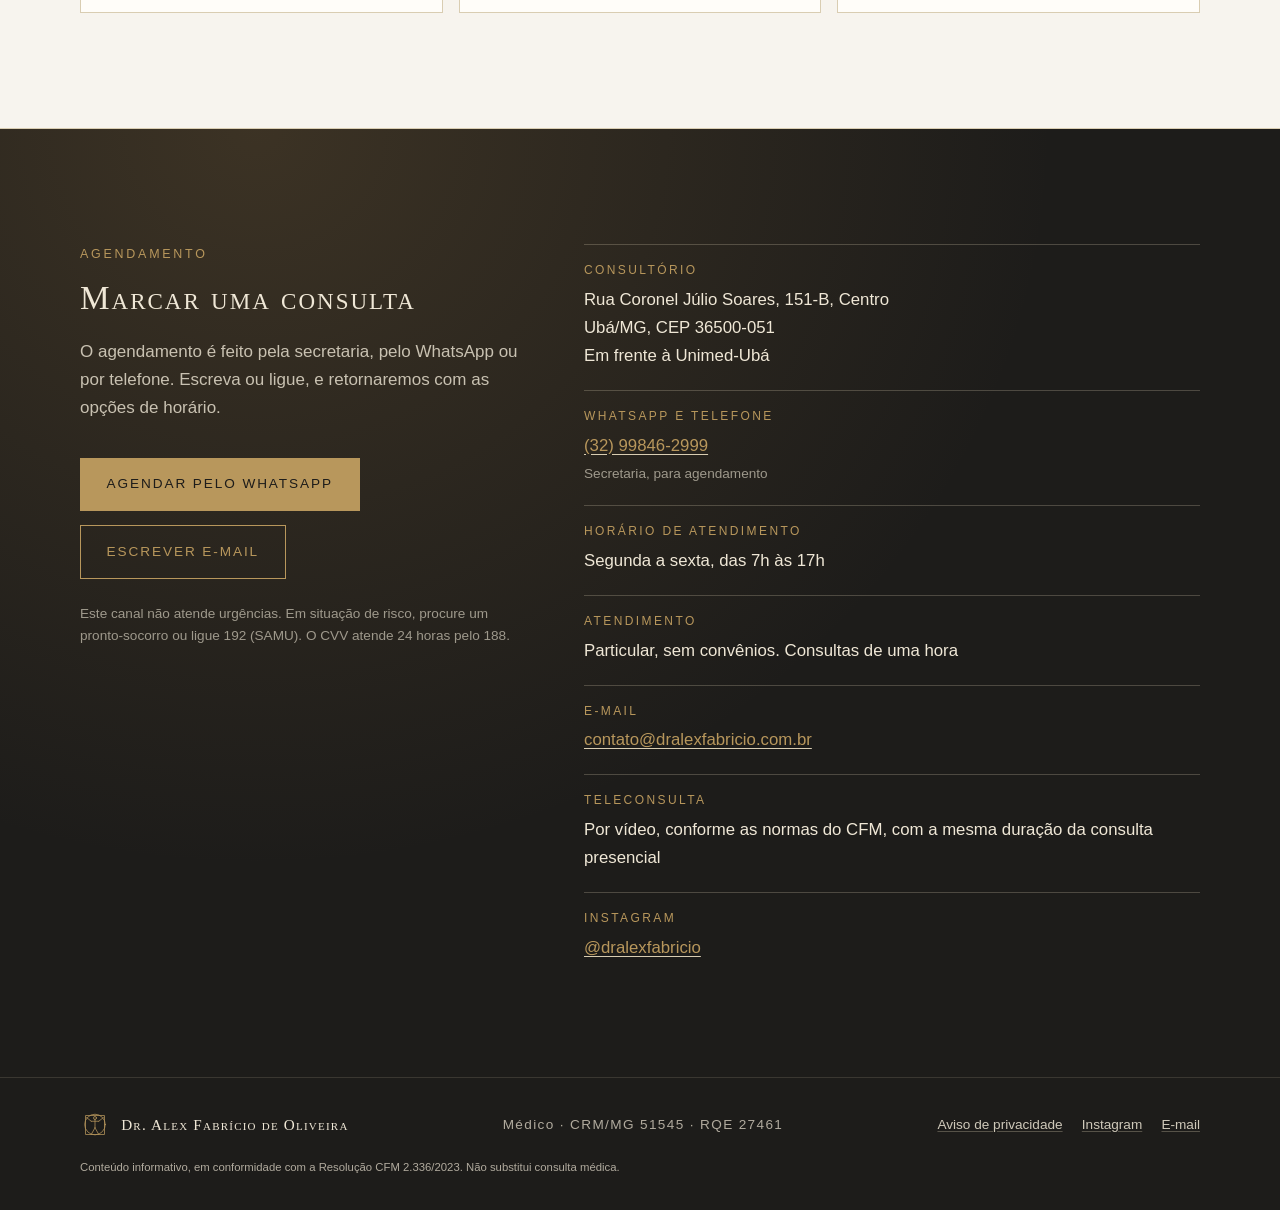
==== commit a6b0c1b2: "Prévia do site institucional" ====
--- a/index.html
+++ b/index.html
@@ -8,7 +8,7 @@
   <!-- PRÉVIA: impede indexação pelos buscadores. REMOVER esta linha no lançamento. -->
   <meta name="robots" content="noindex, nofollow">
 
-  <meta name="description" content="Dr. Alex Fabrício de Oliveira, psiquiatra em Ubá/MG (CRM/MG 51545, RQE 27461). Consultas de uma hora, presenciais ou por teleconsulta, para adultos, adolescentes e idosos. Segunda opinião e trabalho conjunto com psicólogos.">
+  <meta name="description" content="Dr. Alex Fabrício de Oliveira, psiquiatra em Ubá/MG (CRM/MG 51545, RQE 27461). Consultas de uma hora, presenciais ou por teleconsulta, para adultos, adolescentes e idosos. Revisão de tratamentos em curso e trabalho conjunto com psicólogos.">
   <meta name="author" content="Dr. Alex Fabrício de Oliveira">
   <meta name="theme-color" content="#f7f4ee">
   <link rel="canonical" href="https://dralexfabricio.com.br/">
@@ -46,7 +46,7 @@
     ],
     "address": {
       "@type": "PostalAddress",
-      "streetAddress": "Rua Coronel Júlio Soares, 151, Centro",
+      "streetAddress": "Rua Coronel Júlio Soares, 151-B, Centro",
       "addressLocality": "Ubá",
       "addressRegion": "MG",
       "postalCode": "36500-051",
@@ -99,7 +99,7 @@
     <div class="container hero-grade">
       <div class="hero-texto">
         <h1 id="titulo">Dr. Alex Fabrício de Oliveira</h1>
-        <p class="titulo-cargo">Psiquiatria e Psicoterapia</p>
+        <p class="titulo-cargo">Psiquiatria</p>
         <p class="registro">CRM/MG 51545 · <span data-fill="rqe">RQE 27461</span></p>
         <div class="filete" aria-hidden="true"><span></span></div>
         <p class="lead">Consultas de uma hora, com tempo para escutar. Um médico que se propõe a ser tradutor entre a pessoa e a ciência, considerando tanto os recursos medicamentosos quanto os não medicamentosos.</p>
@@ -108,12 +108,12 @@
           <a class="link-discreto" href="#filosofia">Conhecer o modo de trabalho</a>
         </div>
       </div>
-      <!-- Identidade do cartão de visita: placa escura com o homem vitruviano em mosaico (assets/vitruviano-mosaico-720.png) -->
-      <!-- Arte provisória: o mosaico é um esboço; a arte definitiva ainda será produzida.
-           No lançamento, remover .placa-aviso e a classe "provisoria" da placa. -->
-      <div class="hero-placa provisoria" data-fill="arte">
-        <img src="assets/vitruviano-mosaico-720.png" alt="" width="571" height="720" decoding="async" aria-hidden="true">
-        <span class="placa-aviso"><span>Arte provisória</span><small>apenas um exemplo</small></span>
+      <!-- Identidade do cartão de visita: placa escura com o homem vitruviano.
+           A arte vem do line art da gráfica do Dr. Alex (Projeto/assets/marca/Vitruvian preto.jpg),
+           gerada por assets/../../assets/marca/gerar-arte.py. O CSS pinta a máscara, então a cor
+           do traço muda no CSS, não no arquivo. Alternativa em ladrilhos: vitruviano-mosaico-mask.webp. -->
+      <div class="hero-placa" data-fill="arte">
+        <span class="marca-vitruviano" aria-hidden="true"></span>
       </div>
     </div>
   </section>
@@ -121,19 +121,18 @@
   <!-- ================= APRESENTAÇÃO ================= -->
   <section class="secao apresentacao" id="apresentacao" aria-labelledby="t-apresentacao">
     <div class="container grade-2">
-      <figure class="retrato revela" aria-label="Retrato do Dr. Alex Fabrício de Oliveira">
-        <!--
-          Para colocar a foto: substitua os dois elementos abaixo por
-          <img src="assets/retrato.jpg" alt="Dr. Alex Fabrício de Oliveira" width="800" height="1000">
-        -->
-        <div class="retrato-selo" aria-hidden="true"><img src="assets/vitruviano-mosaico-720.png" alt="" width="571" height="720" loading="lazy" decoding="async"></div>
-        <figcaption class="retrato-legenda" data-fill="retrato">Retrato em breve</figcaption>
+      <figure class="retrato revela" aria-label="Retrato do Dr. Alex Fabrício de Oliveira" data-fill="retrato">
+        <!-- Foto atual: assets/estudio/SPA_busto.jpg, recortada em 4:5.
+             Para trocar, gerar de novo assets/retrato.jpg (800x1000) e assets/retrato@2x.jpg (1600x2000)
+             a partir de outro arquivo de assets/estudio/. Aguardando aprovação do Dr. Alex. -->
+        <img src="assets/retrato.jpg" srcset="assets/retrato.jpg 1x, assets/retrato@2x.jpg 2x"
+             alt="Dr. Alex Fabrício de Oliveira" width="800" height="1000" loading="lazy" decoding="async">
       </figure>
       <div class="revela">
         <span class="eyebrow">O médico</span>
         <h2 id="t-apresentacao">Uma clínica que se explica</h2>
-        <p class="lead">Psiquiatra formado pela Universidade Federal do Rio de Janeiro e mestre em Filosofia, o Dr. Alex Fabrício atende adultos, adolescentes e idosos em consultório em Ubá/MG e ensina psiquiatria e comunicação clínica <span data-fill="docencia">no curso de medicina da UNIFAGOC</span>.</p>
-        <p>Boa parte de quem o procura chega em busca de uma segunda opinião: alguém que revise o que já foi tentado, explique com clareza o que a ciência sabe e o que ainda não sabe, e construa junto um caminho de tratamento que faça sentido para a vida daquela pessoa.</p>
+        <p class="lead">Médico pela Universidade Federal de Juiz de Fora, psiquiatra com residência <span data-fill="residencia">na Universidade Federal do Rio de Janeiro</span> e mestre em Filosofia pela Unesp, o Dr. Alex Fabrício atende adultos, adolescentes e idosos em consultório em Ubá/MG e ensina psiquiatria e comunicação clínica <span data-fill="docencia">no curso de medicina do UNIFAGOC</span>.</p>
+        <p>Boa parte de quem o procura já tentou caminhos diversos para enfrentar o que está vivendo e chega sentindo a necessidade de alguém que revise o que já foi feito, explique com clareza o que a ciência sabe e o que ainda não sabe, e construa junto um tratamento que faça sentido para a vida daquela pessoa.</p>
         <p>O trabalho parte de uma convicção simples: entender o que está acontecendo é parte do tratamento. Por isso a consulta é longa, o vocabulário é acessível e as decisões são tomadas em diálogo.</p>
       </div>
     </div>
@@ -159,11 +158,11 @@
         </li>
         <li>
           <h3>Medicação e outros recursos, em equilíbrio</h3>
-          <p>Os medicamentos são uma ferramenta valiosa, mas não a única. Psicoterapia, mudanças de rotina, sono, vínculos e trabalho fazem parte da conversa e do plano.</p>
-        </li>
-        <li>
-          <h3>Segunda opinião</h3>
-          <p>Revisão cuidadosa de diagnósticos e tratamentos em curso, com respeito ao trabalho de outros colegas e franqueza sobre alternativas.</p>
+          <p>Os medicamentos são uma ferramenta valiosa, mas não a única. Acompanhamento com psicólogo, mudanças de rotina, sono, vínculos e trabalho fazem parte da conversa e do plano.</p>
+        </li>
+        <li>
+          <h3>Revisão do que já foi tentado</h3>
+          <p>Leitura cuidadosa de diagnósticos e tratamentos em curso, com respeito ao trabalho de outros colegas e franqueza sobre alternativas.</p>
         </li>
         <li>
           <h3>Trabalho em equipe</h3>
@@ -174,6 +173,13 @@
           <p>A formação em Filosofia sustenta uma clínica atenta ao sentido, à biografia e aos valores de cada pessoa, e não só aos critérios diagnósticos.</p>
         </li>
       </ul>
+    </div>
+  </section>
+
+  <!-- ================= LEMA EM DESTAQUE ================= -->
+  <section class="faixa-lema" aria-label="Lema do consultório">
+    <div class="container">
+      <p class="lema-grande">Traduzir de um lado para o outro, sem simplificar demais nem esconder incertezas.</p>
     </div>
   </section>
 
@@ -188,15 +194,14 @@
           <li><span class="rotulo">Psiquiatria</span><p class="valor">Residência médica na Universidade Federal do Rio de Janeiro, 2005<small><span data-fill="rqe">RQE 27461</span></small></p></li>
           <li><span class="rotulo">Mestrado</span><p class="valor">Mestre em Filosofia pela Universidade Estadual Paulista (Unesp), Marília, 2010</p></li>
           <li><span class="rotulo">Clínica</span><p class="valor">Consultório médico desde 2006<small>Atualmente em Ubá/MG, com consultas presenciais e teleconsulta</small></p></li>
-          <li><span class="rotulo">Docência</span><p class="valor">Professor de psiquiatria e comunicação clínica <span data-fill="docencia">no curso de medicina da UNIFAGOC, em Ubá, desde 2017, onde também é coordenador de área e preceptor do estágio em psicogeriatria</span><small>Antes, professor e coordenador de disciplinas de medicina na UFV (2015 a 2022) e professor da FAMEMA (2005 a 2010), com passagem por cursos de enfermagem e psicologia</small></p></li>
+          <li><span class="rotulo">Docência</span><p class="valor">Professor de psiquiatria e comunicação clínica <span data-fill="docencia">no curso de medicina do UNIFAGOC, em Ubá, desde 2017, onde também é coordenador de área e preceptor do estágio em psicogeriatria</span><small>Antes, professor e coordenador de disciplinas de medicina na UFV (2015 a 2022) e professor da FAMEMA (2005 a 2010), com passagem por cursos de enfermagem e psicologia</small></p></li>
           <li><span class="rotulo">Pós-graduação</span><p class="valor">Professor de cursos de pós-graduação em Psiquiatria em Juiz de Fora<small>IESPE (2017 a 2025) e Hospital Albert Sabin (2026). Anteriormente, supervisor da urgência da residência de psiquiatria e tutor da residência multiprofissional em saúde da família, na FAMEMA</small></p></li>
-          <li><span class="rotulo">Interesse</span><p class="valor">Psicogeriatria: saúde mental da pessoa idosa<small>Área de estudo, ensino e atuação clínica, com atenção às particularidades do envelhecer</small></p></li>
         </ul>
       </div>
       <div class="revela">
         <h3>Ensinar também é clínica</h3>
         <p>Em sala de aula desde 2005 e em consultório desde 2006, o Dr. Alex Fabrício entende que as duas atividades se alimentam mutuamente. Ensinar estudantes de medicina a conduzir uma entrevista, a comunicar um diagnóstico e a lidar com a incerteza exige a mesma clareza que se deve a um paciente.</p>
-        <p>Estudantes e recém-formados que procuram orientação para provas de residência e para o ENAMED encontram no projeto "Psiquiatria em prova" um espaço de estudo dirigido, com o rigor da psiquiatria acadêmica e a linguagem da prática.</p>
+        <p>Estudantes e recém-formados que procuram orientação em psiquiatria encontram nele a mesma disposição de explicar: o rigor da psiquiatria acadêmica com a linguagem da prática.</p>
       </div>
     </div>
   </section>
@@ -215,9 +220,9 @@
         <li><span class="num">Depois</span><h3>Plano compartilhado</h3><p>As hipóteses e as opções são explicadas com clareza. O plano, medicamentoso ou não, é decidido em conjunto e revisto nos retornos.</p></li>
       </ol>
       <div class="publicos revela">
-        <div><h3>Para quem busca atendimento</h3><p>Adultos, adolescentes e idosos que desejam uma avaliação cuidadosa, uma segunda opinião ou acompanhamento continuado. Crianças são encaminhadas a colegas especializados em psiquiatria da infância e da adolescência.</p></div>
+        <div><h3>Para quem busca atendimento</h3><p>Adultos, adolescentes e idosos que desejam uma avaliação cuidadosa, uma revisão do que já foi tentado ou acompanhamento continuado. Crianças são encaminhadas a colegas especializados em psiquiatria da infância e da adolescência.</p></div>
         <div><h3>Para psicólogos</h3><p>Encaminhamentos são bem-vindos. O trabalho conjunto, com troca de informações autorizada pelo paciente, é parte do modo de atender.</p></div>
-        <div><h3>Para estudantes de medicina</h3><p>Orientação e ensino de psiquiatria, incluindo o projeto "Psiquiatria em prova". Contato pelo Instagram ou pelo e-mail profissional.</p></div>
+        <div><h3>Para estudantes de medicina</h3><p>Orientação e ensino de psiquiatria. Contato pelo Instagram ou pelo e-mail profissional.</p></div>
       </div>
     </div>
   </section>
@@ -237,7 +242,7 @@
         <p class="aviso">Este canal não atende urgências. Em situação de risco, procure um pronto-socorro ou ligue 192 (SAMU). O CVV atende 24 horas pelo 188.</p>
       </div>
       <ul class="dados revela">
-        <li><span class="rotulo">Consultório</span><span class="valor" data-fill="endereco">Rua Coronel Júlio Soares, 151, Centro<br>Ubá/MG, CEP 36500-051<br>Em frente à Unimed-Ubá</span></li>
+        <li><span class="rotulo">Consultório</span><span class="valor" data-fill="endereco">Rua Coronel Júlio Soares, 151-B, Centro<br>Ubá/MG, CEP 36500-051<br>Em frente à Unimed-Ubá</span></li>
         <li><span class="rotulo">WhatsApp e telefone</span><span class="valor" data-fill="telefone"><a href="tel:+5532998462999">(32) 99846-2999</a><br><small>Secretaria, para agendamento</small></span></li>
         <li><span class="rotulo">Horário de atendimento</span><span class="valor" data-fill="horario">Segunda a sexta, das 7h às 17h</span></li>
         <li><span class="rotulo">Atendimento</span><span class="valor">Particular, sem convênios. Consultas de uma hora</span></li>
--- a/css/estilo.css
+++ b/css/estilo.css
@@ -153,12 +153,19 @@
   overflow: hidden;
   justify-self: end; width: 100%; max-width: 520px;
 }
-.hero-placa::before {
-  /* círculo fino do fundo do cartão */
-  content: ""; position: absolute; width: 96%; aspect-ratio: 1; left: 36%; top: 50%; transform: translate(-50%, -50%);
-  border: 1px solid rgba(239,231,214,.12); border-radius: 50%;
-}
+/* O círculo fino do cartão saiu: o próprio desenho traz o círculo e o quadrado de Leonardo,
+   e dois anéis concorriam entre si. */
 .hero-placa img { position: absolute; height: 90%; width: auto; right: 6%; top: 50%; transform: translateY(-50%); max-width: none; }
+/* A arte é uma máscara em tons de cinza pintada pelo CSS: um arquivo só serve em dourado
+   aqui e em grafite noutro fundo, e pesa um quinto de um PNG colorido. */
+.marca-vitruviano { position: absolute; height: 94%; aspect-ratio: 1; left: 50%; top: 50%; transform: translate(-50%, -50%); }
+@supports ((mask-image: url("")) or (-webkit-mask-image: url(""))) {
+  .marca-vitruviano {
+    background-color: var(--dourado-claro); opacity: .9;
+    -webkit-mask: url("../assets/vitruviano-linha-mask.webp") center / contain no-repeat;
+            mask: url("../assets/vitruviano-linha-mask.webp") center / contain no-repeat;
+  }
+}
 @media (max-width: 859px) { .hero-placa { aspect-ratio: 16 / 9; max-width: 560px; justify-self: start; } }
 
 /* Botões */
@@ -211,6 +218,14 @@
 .principios li::before { content: ""; position: absolute; left: 0; top: .55em; width: 7px; height: 7px; background: var(--dourado); transform: rotate(45deg); }
 .principios h3 { margin-bottom: .25rem; }
 .principios p { margin: 0; color: var(--grafite-suave); }
+
+/* ---------- Lema em destaque ---------- */
+.faixa-lema { background: var(--placa); padding: clamp(3rem, 8vw, 5.5rem) 0; }
+.lema-grande {
+  font-family: var(--serif); font-style: italic; color: var(--placa-texto);
+  font-size: clamp(1.6rem, 4.2vw, 3rem); line-height: 1.25;
+  margin: 0; max-width: 26ch; text-wrap: balance;
+}
 
 /* ---------- Formação ---------- */
 .formacao { background: var(--branco); }
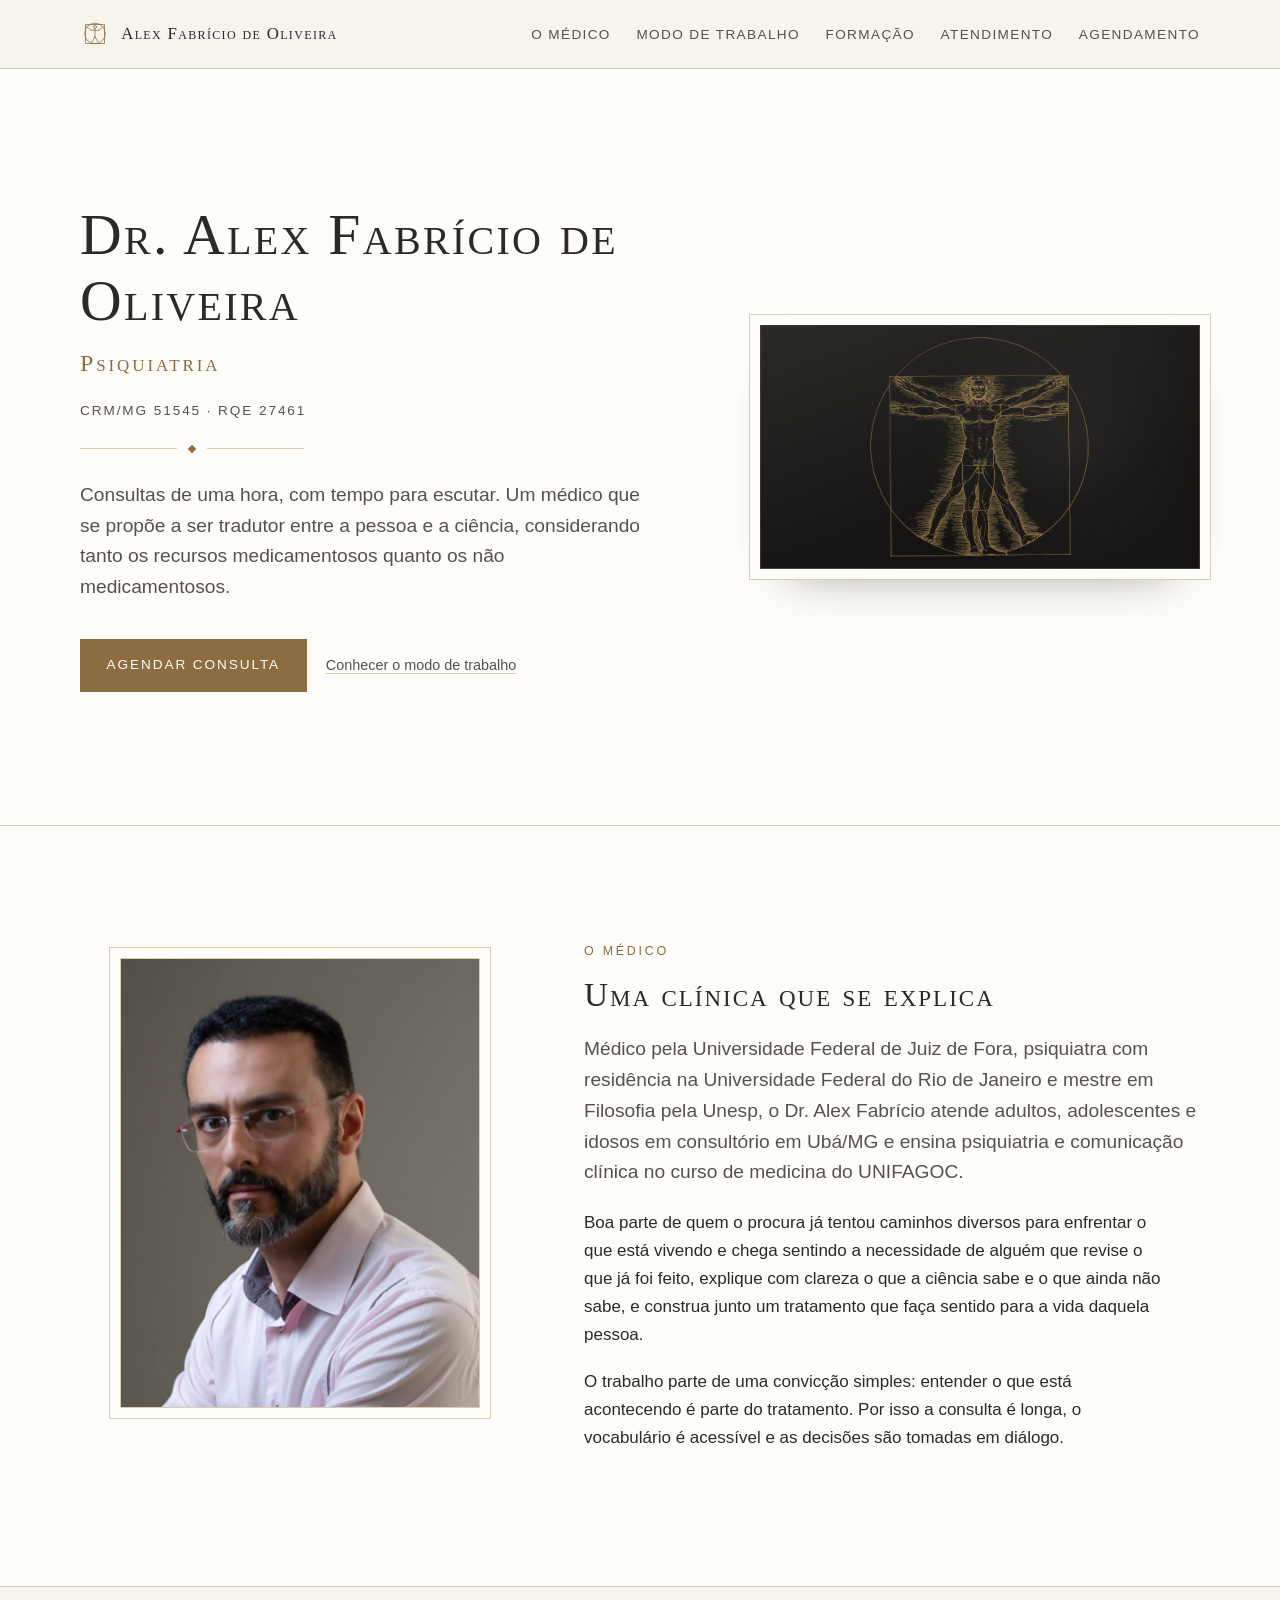
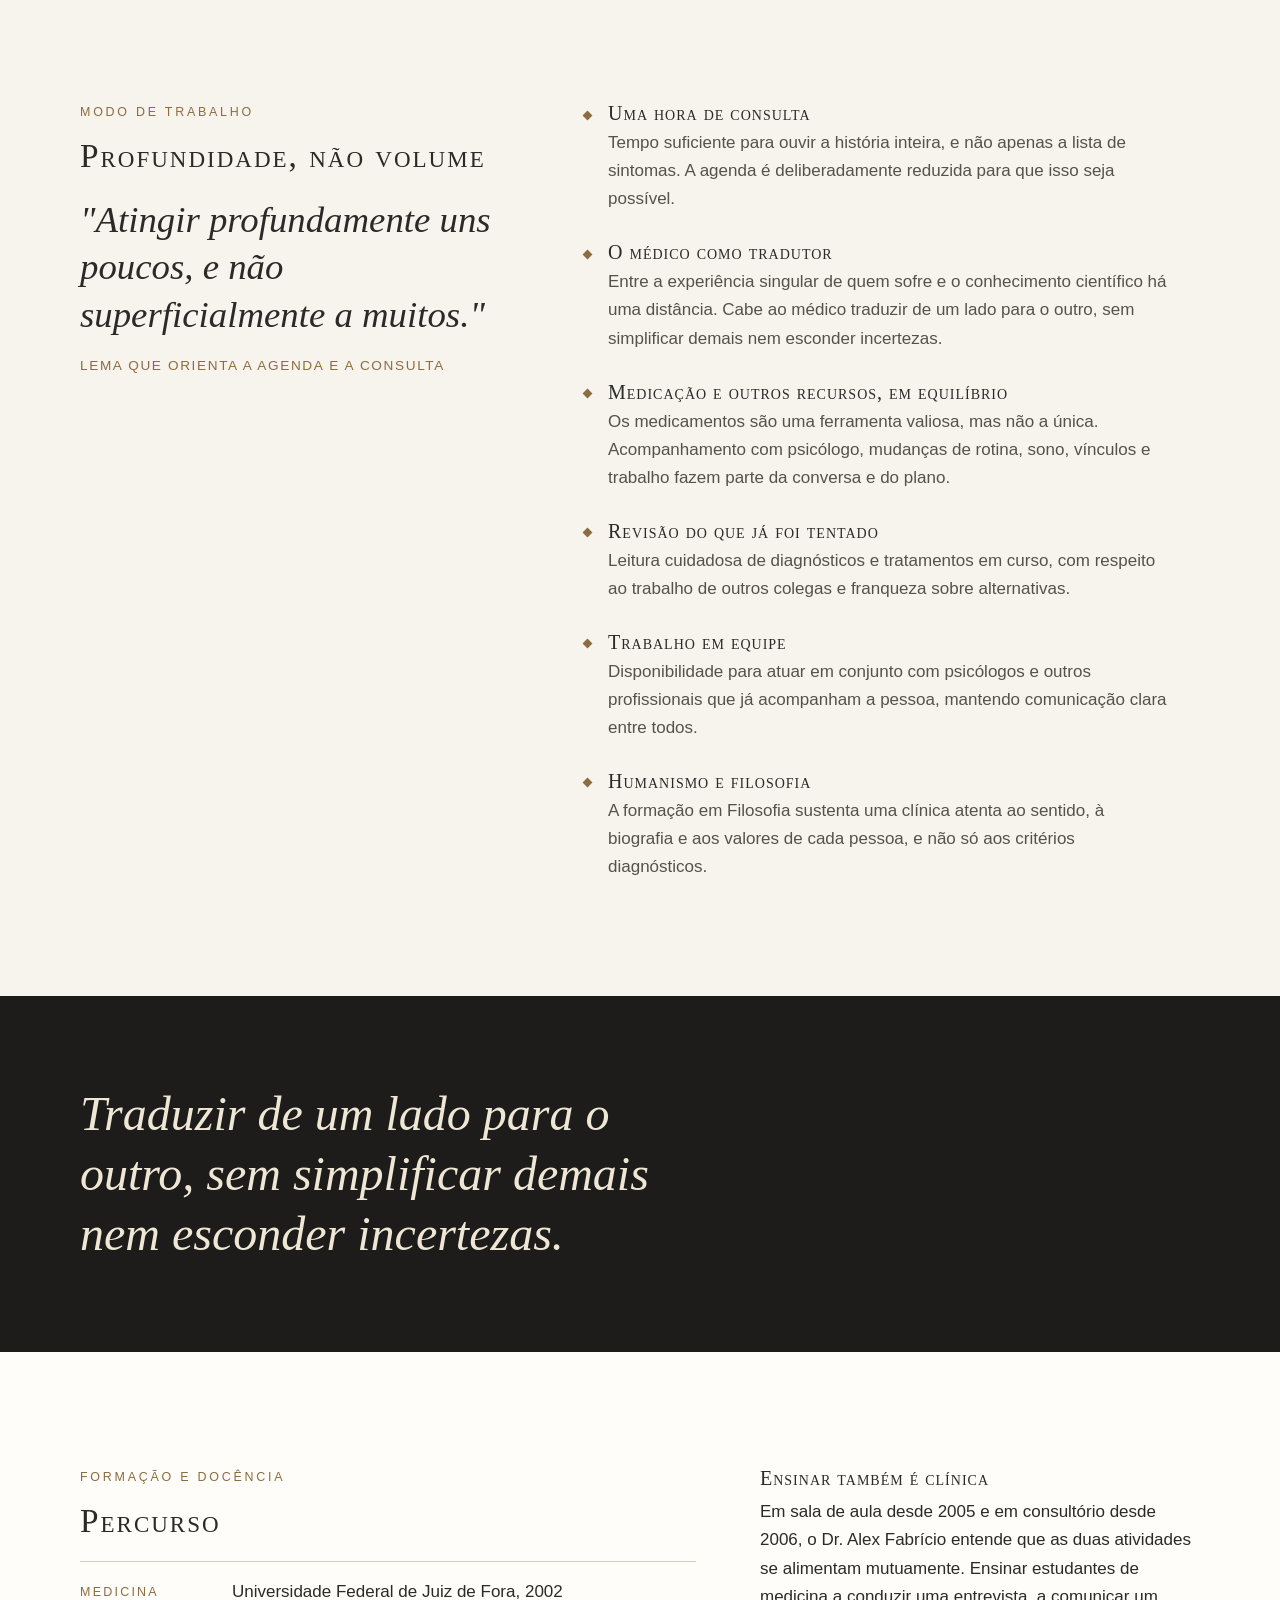
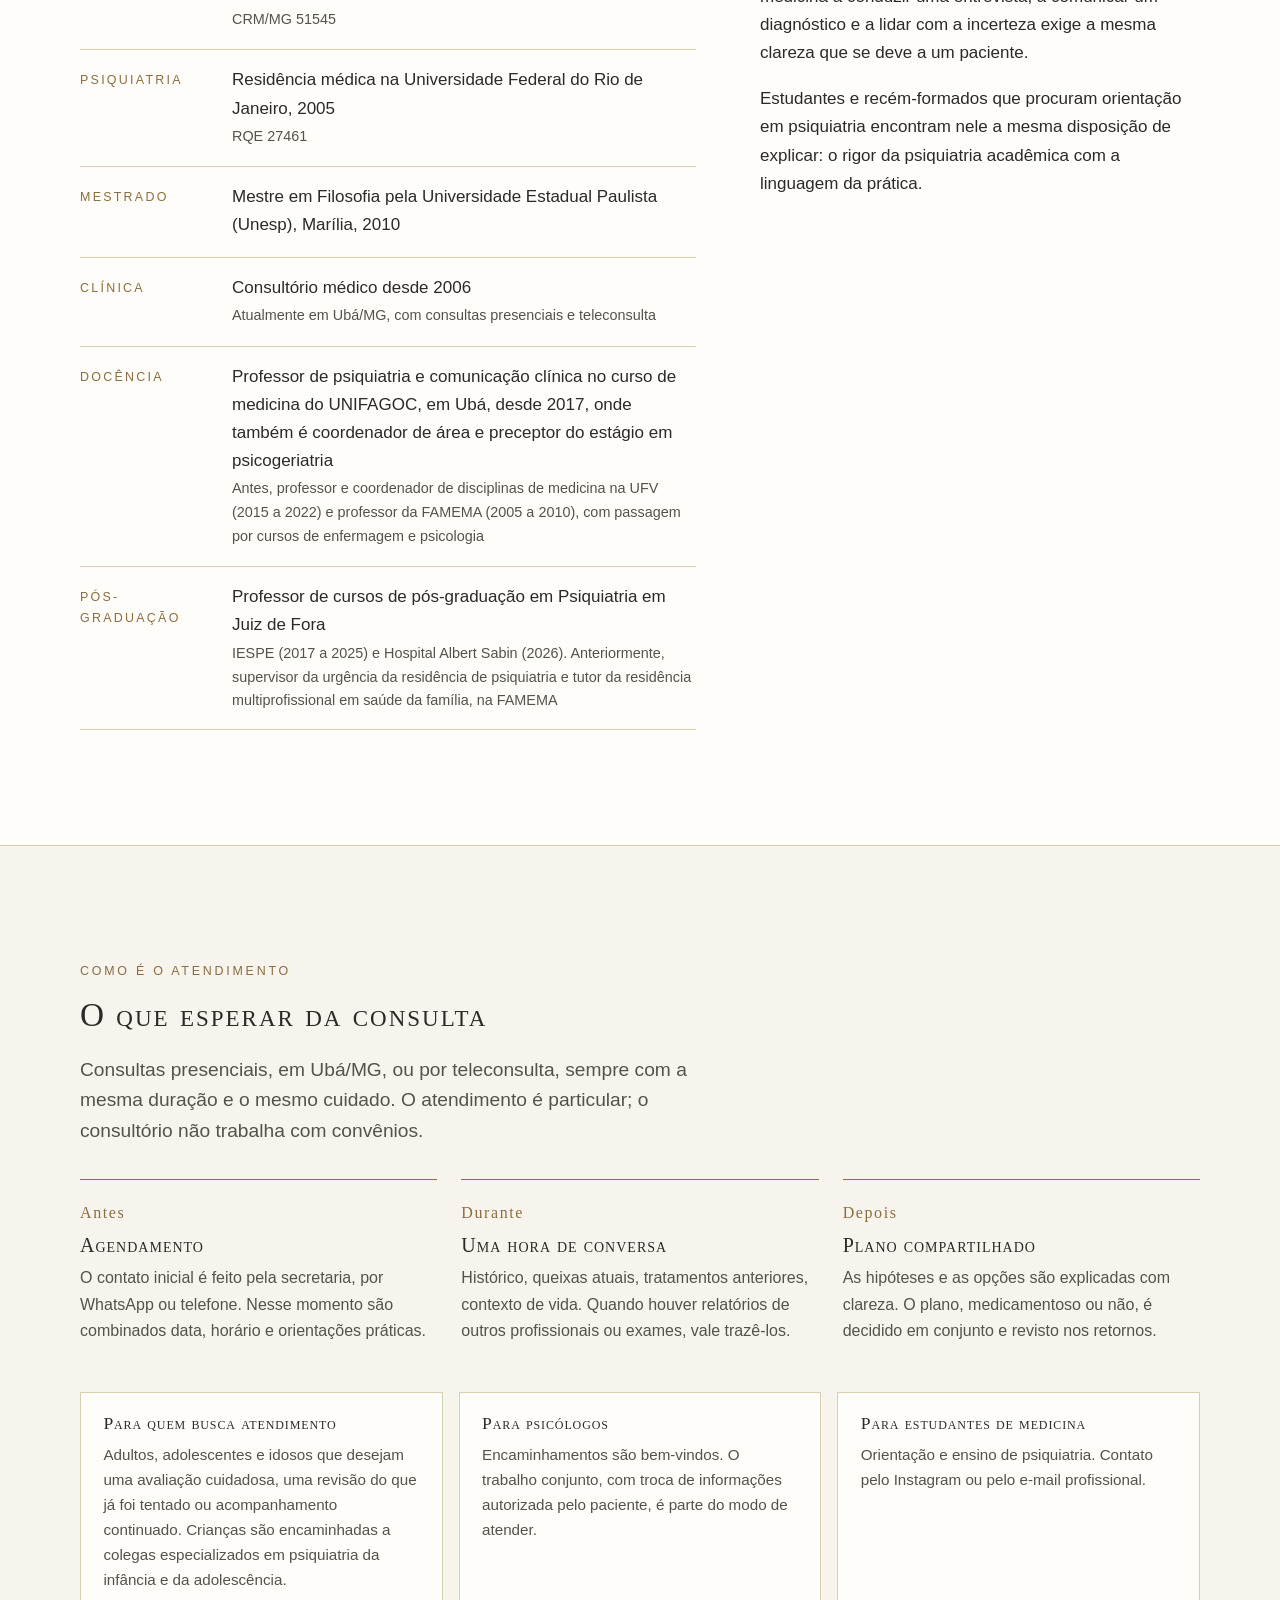
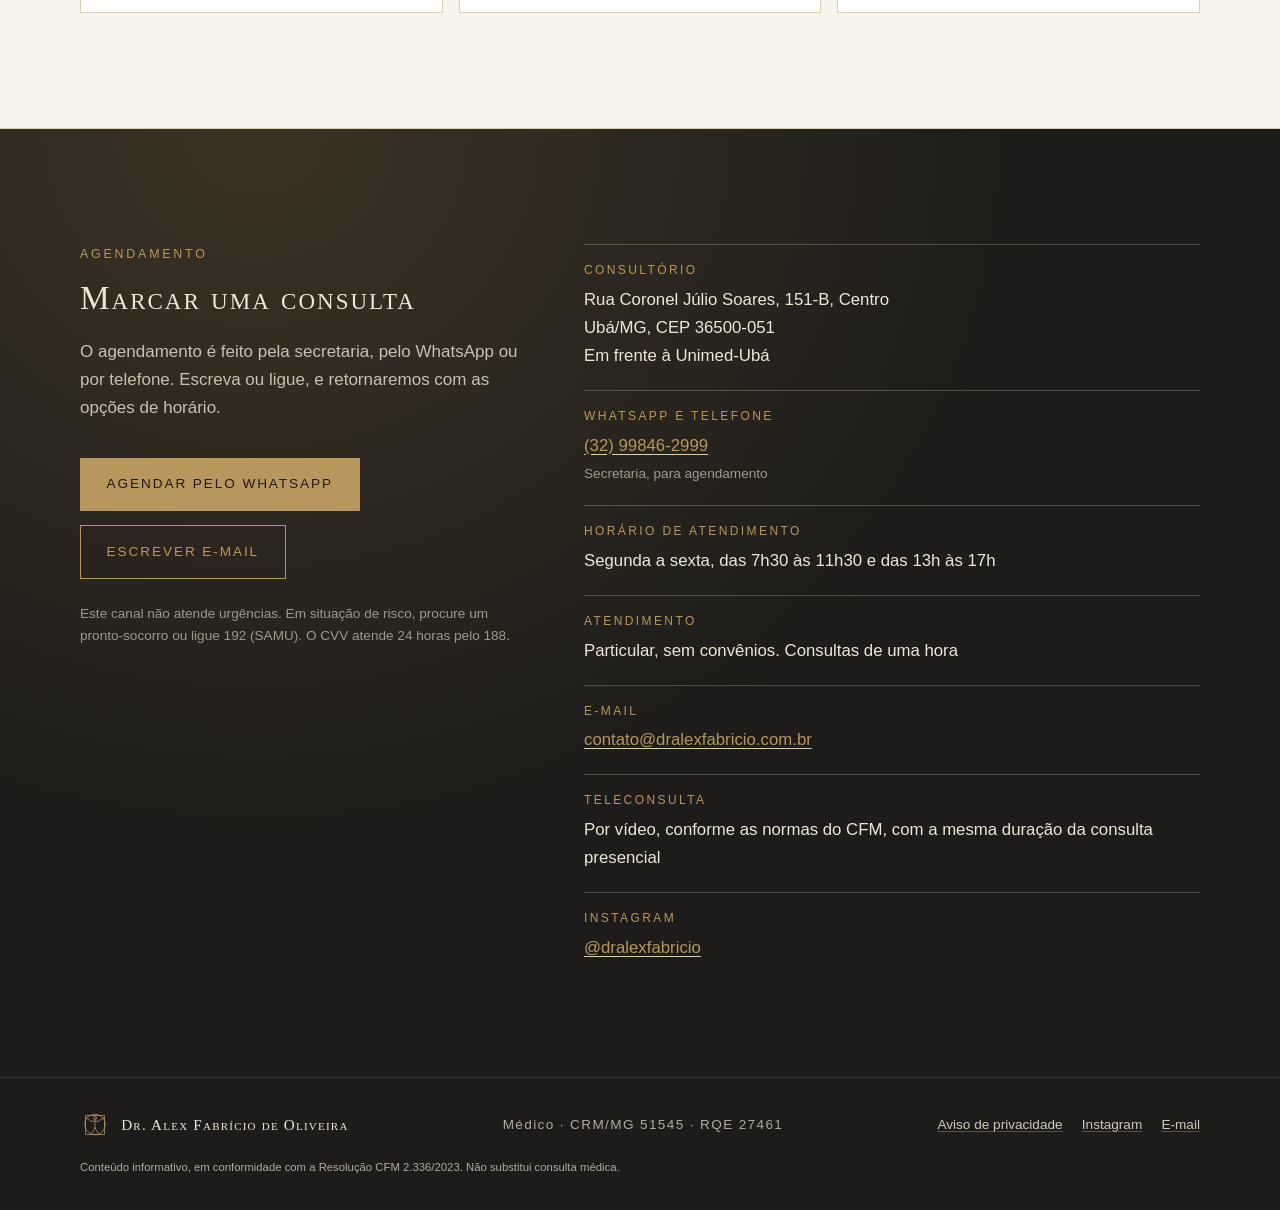
==== commit a77e71ac: "Horário de atendimento: 7h30-11h30 e 13h-17h (definido pelo Alex em 09/09)" ====
--- a/index.html
+++ b/index.html
@@ -54,12 +54,17 @@
     },
     "telephone": "+55 32 99846-2999",
     "email": "contato@dralexfabricio.com.br",
-    "openingHoursSpecification": {
+    "openingHoursSpecification": [{
       "@type": "OpeningHoursSpecification",
       "dayOfWeek": ["Monday", "Tuesday", "Wednesday", "Thursday", "Friday"],
-      "opens": "07:00",
+      "opens": "07:30",
+      "closes": "11:30"
+    }, {
+      "@type": "OpeningHoursSpecification",
+      "dayOfWeek": ["Monday", "Tuesday", "Wednesday", "Thursday", "Friday"],
+      "opens": "13:00",
       "closes": "17:00"
-    },
+    }],
     "sameAs": ["https://www.instagram.com/dralexfabricio"],
     "availableService": [
       { "@type": "MedicalTherapy", "name": "Consulta psiquiátrica" },
@@ -244,7 +249,7 @@
       <ul class="dados revela">
         <li><span class="rotulo">Consultório</span><span class="valor" data-fill="endereco">Rua Coronel Júlio Soares, 151-B, Centro<br>Ubá/MG, CEP 36500-051<br>Em frente à Unimed-Ubá</span></li>
         <li><span class="rotulo">WhatsApp e telefone</span><span class="valor" data-fill="telefone"><a href="tel:+5532998462999">(32) 99846-2999</a><br><small>Secretaria, para agendamento</small></span></li>
-        <li><span class="rotulo">Horário de atendimento</span><span class="valor" data-fill="horario">Segunda a sexta, das 7h às 17h</span></li>
+        <li><span class="rotulo">Horário de atendimento</span><span class="valor" data-fill="horario">Segunda a sexta, das 7h30 às 11h30 e das 13h às 17h</span></li>
         <li><span class="rotulo">Atendimento</span><span class="valor">Particular, sem convênios. Consultas de uma hora</span></li>
         <li><span class="rotulo">E-mail</span><span class="valor"><a data-fill="email" href="mailto:contato@dralexfabricio.com.br">contato@dralexfabricio.com.br</a></span></li>
         <li data-fill="teleconsulta"><span class="rotulo">Teleconsulta</span><span class="valor">Por vídeo, conforme as normas do CFM, com a mesma duração da consulta presencial</span></li>
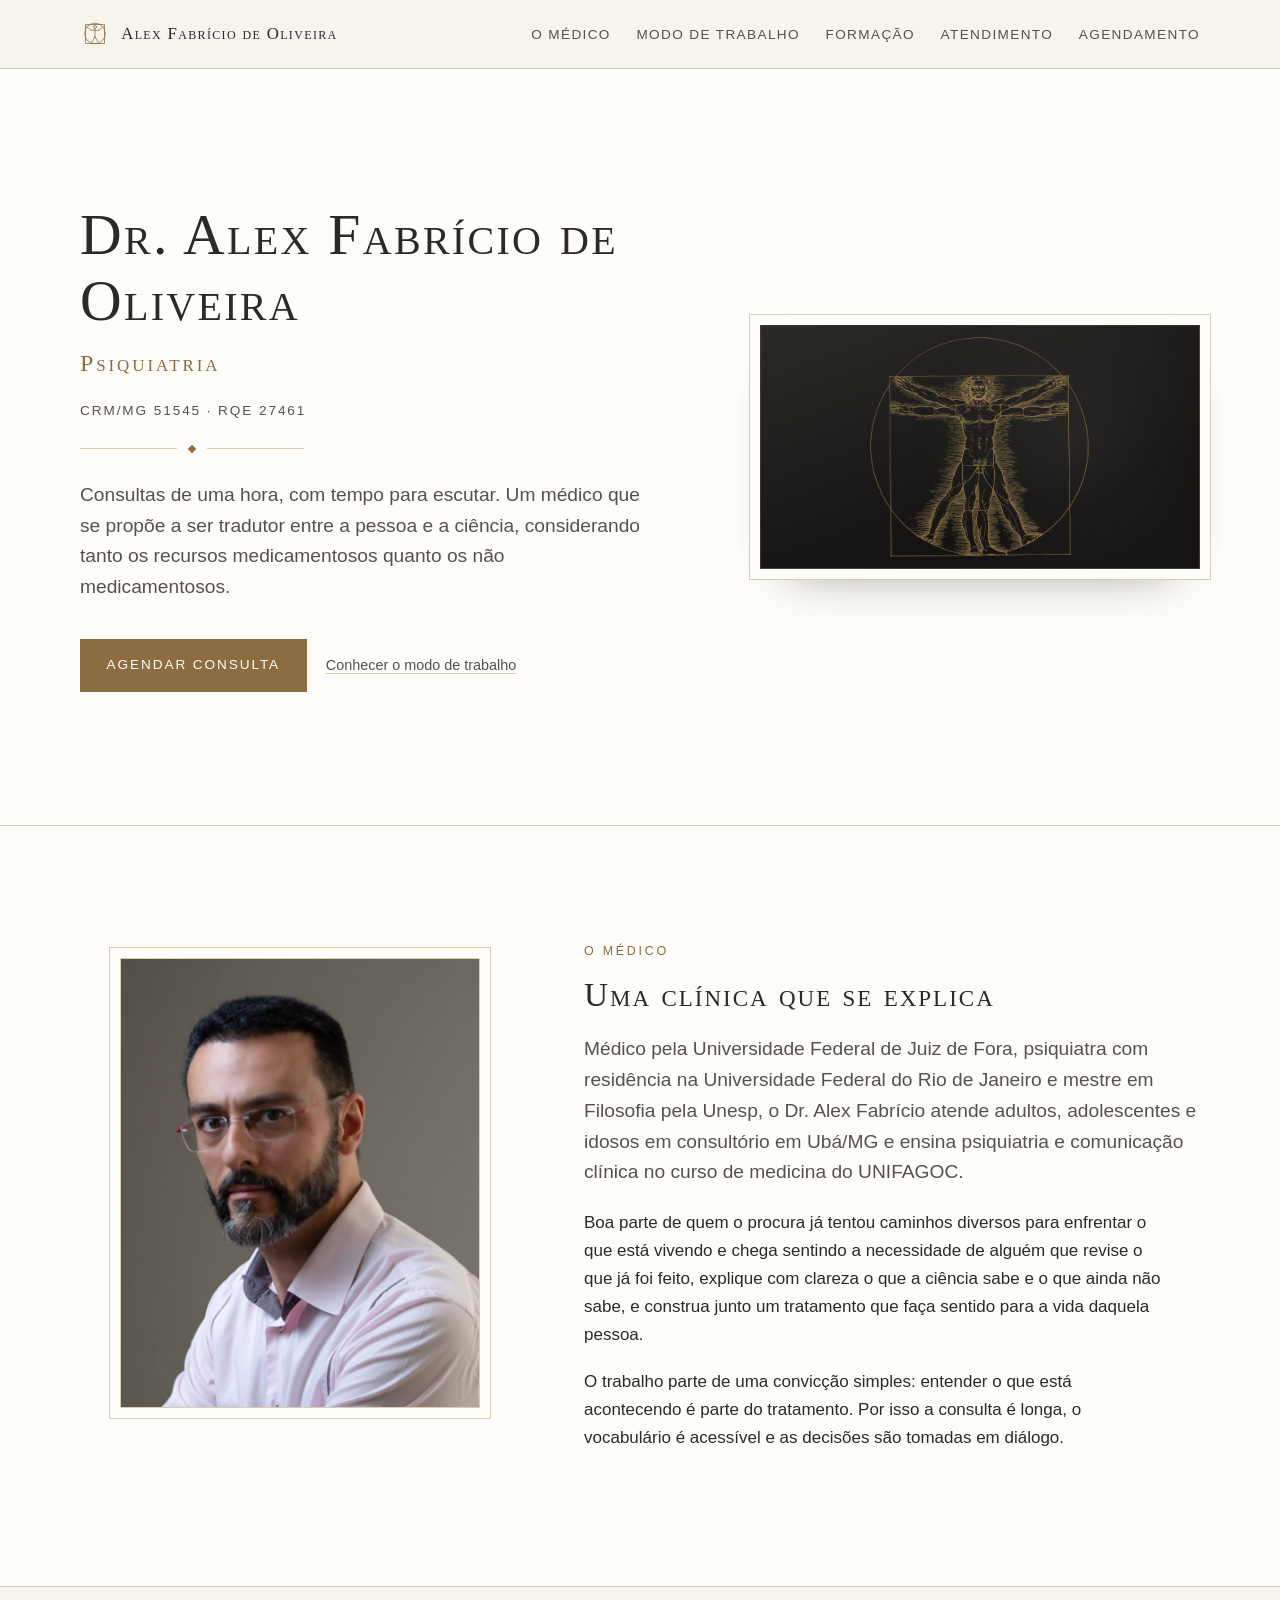
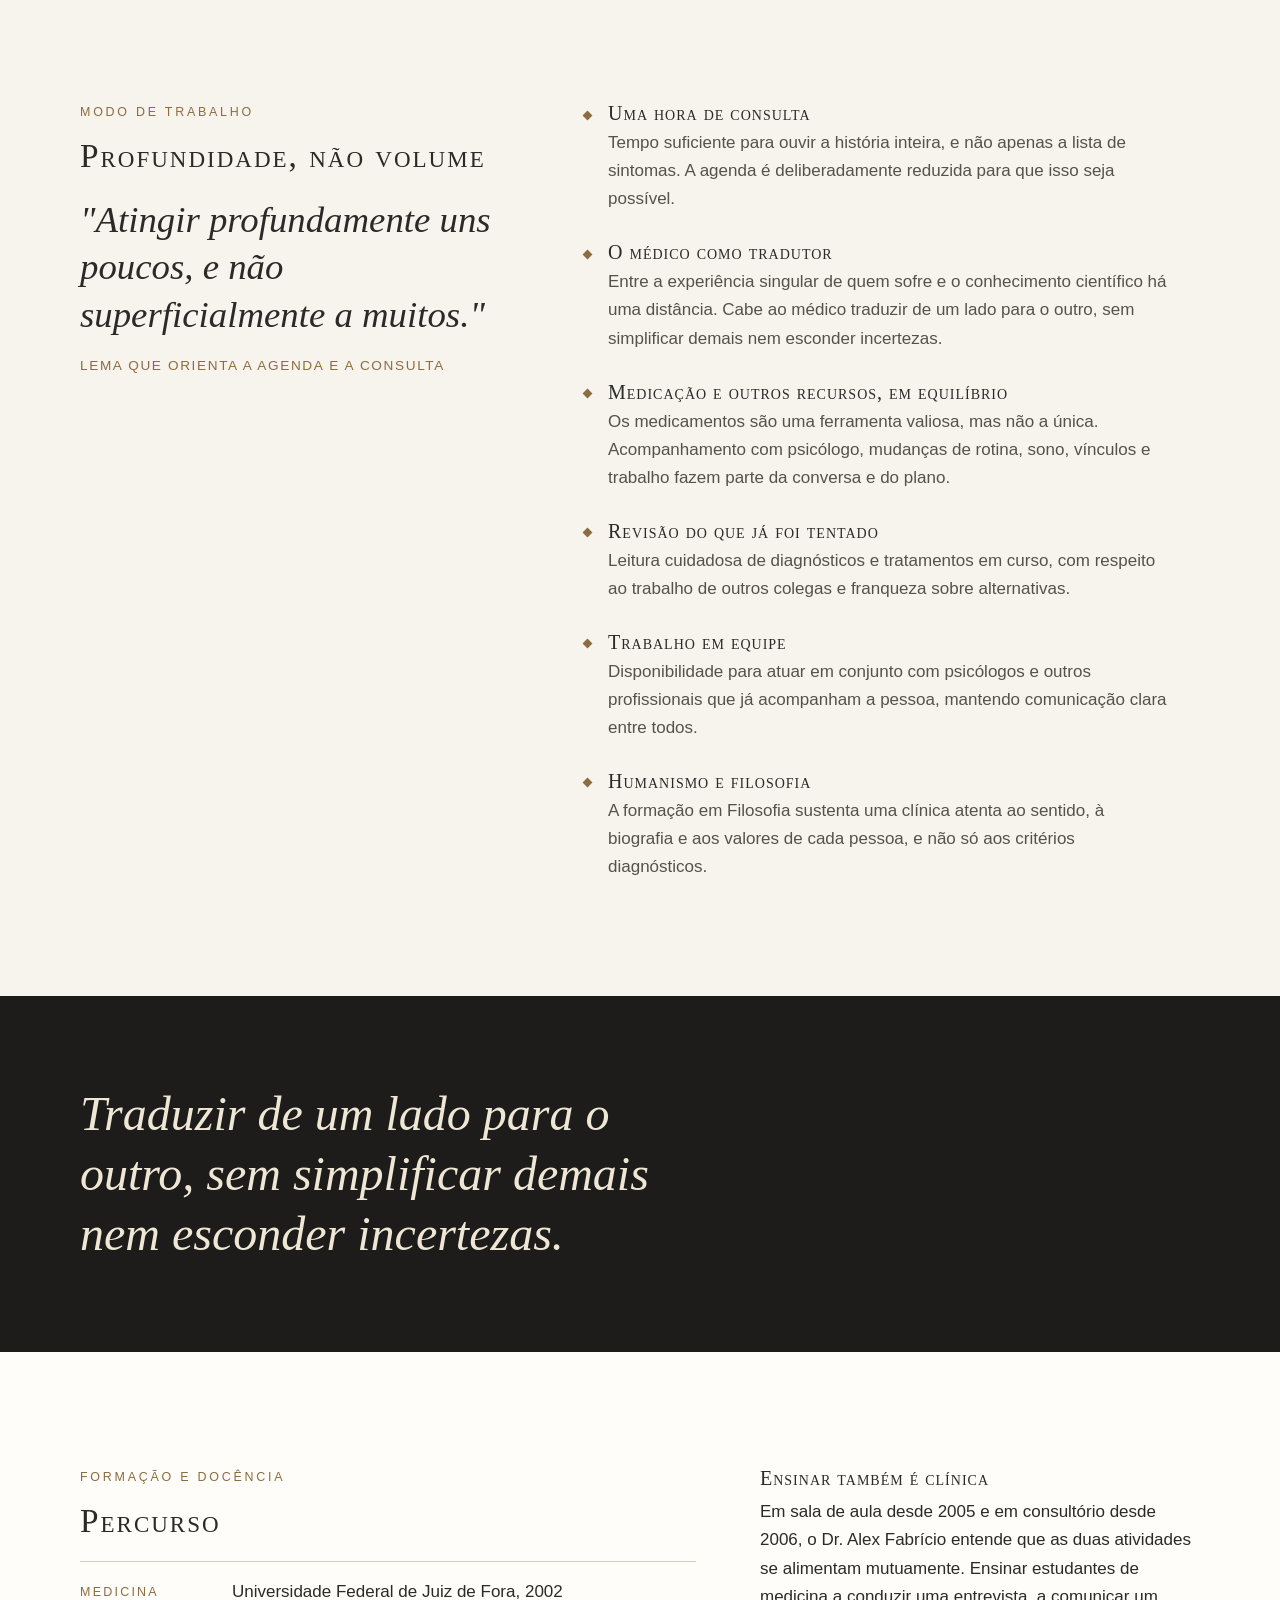
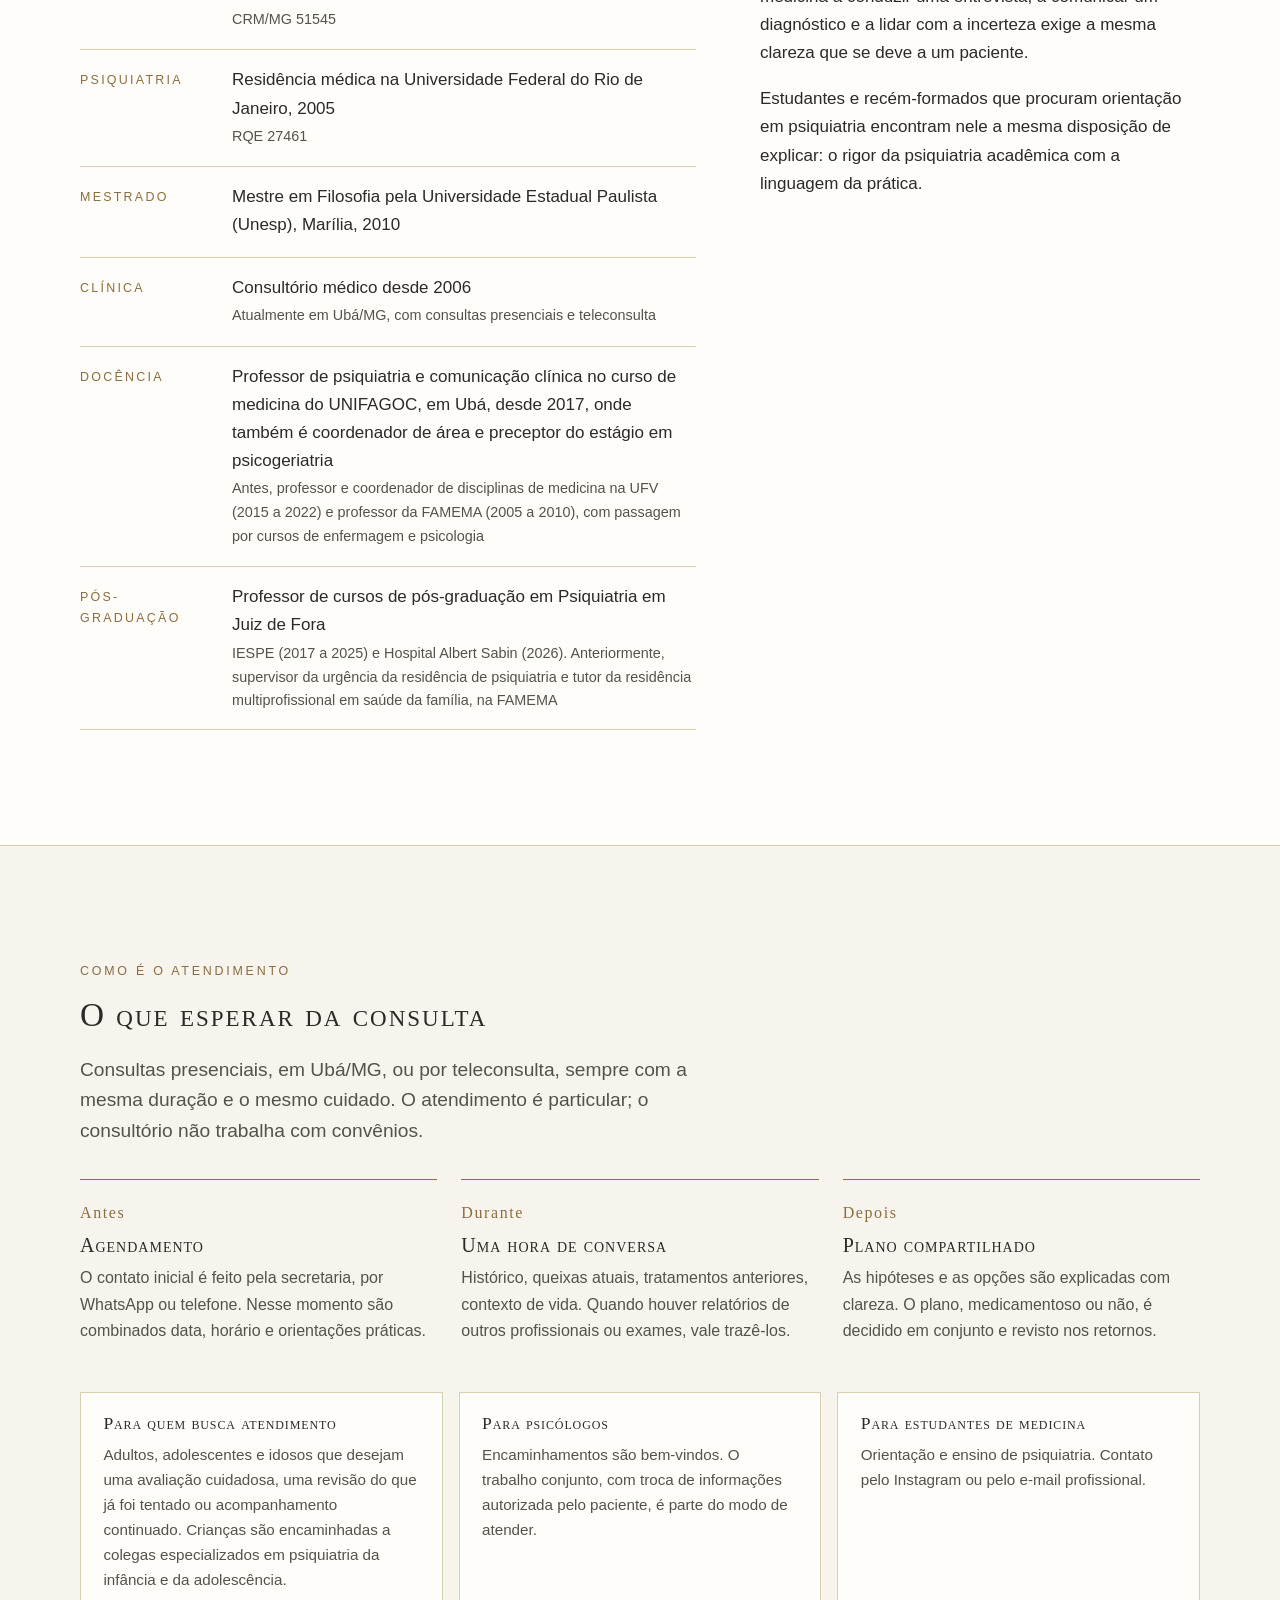
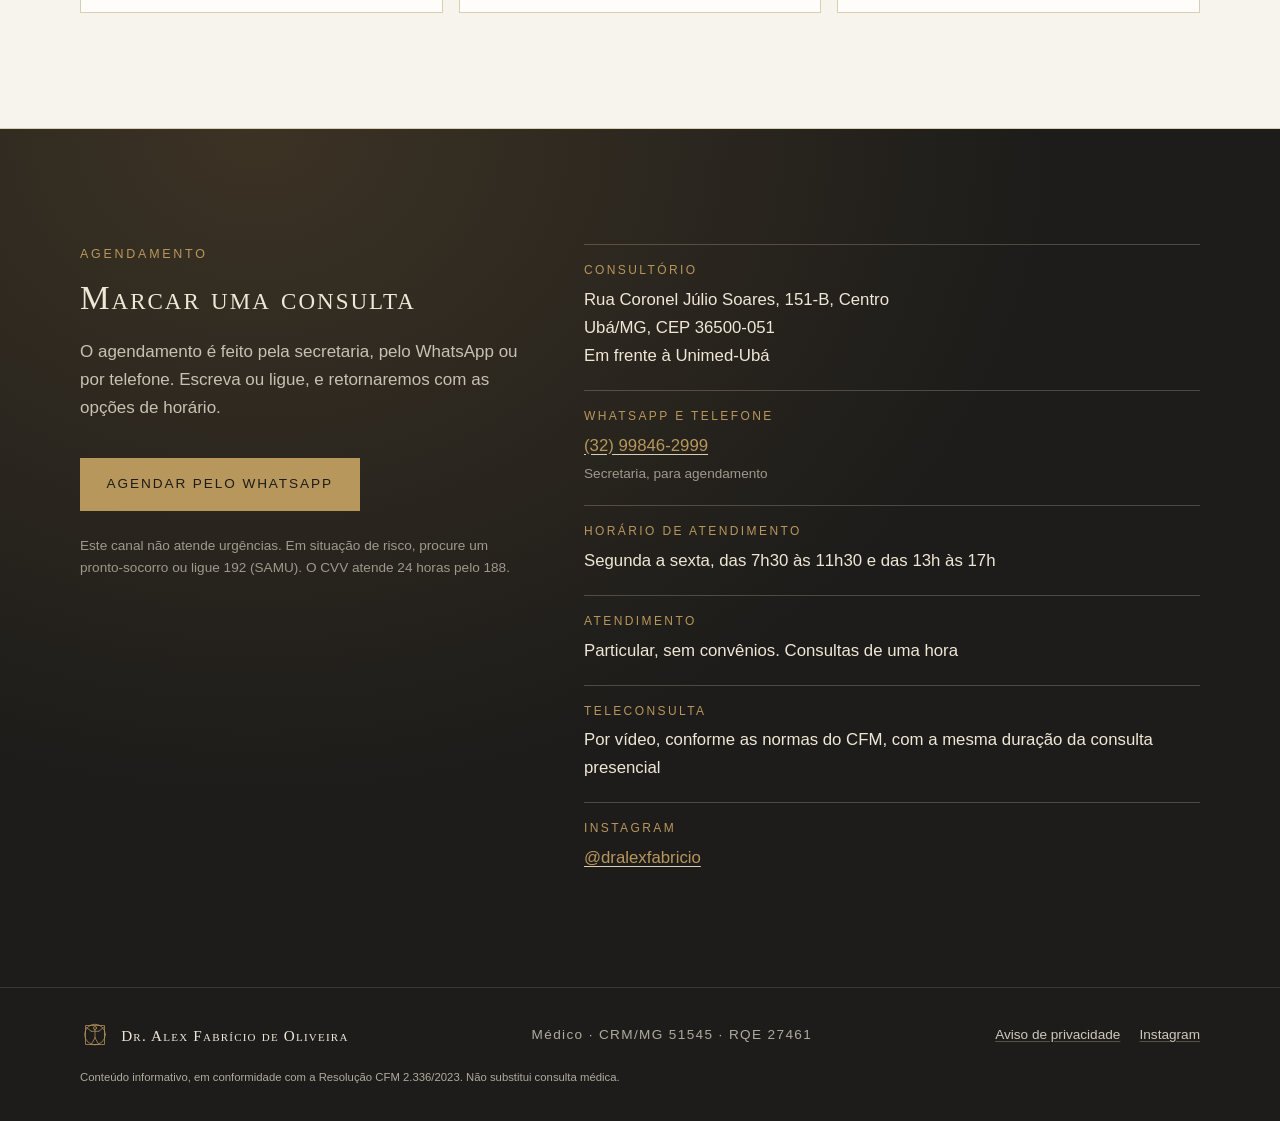
==== commit 20a83aea: "Lançamento no domínio" ====
--- a/index.html
+++ b/index.html
@@ -1,12 +1,11 @@
 <!DOCTYPE html>
-<html lang="pt-BR" class="sem-js">
+<html lang="pt-BR" class="sem-js sem-email">
 <head>
   <meta charset="utf-8">
   <meta name="viewport" content="width=device-width, initial-scale=1">
   <title>Dr. Alex Fabrício de Oliveira · Psiquiatra em Ubá/MG</title>
 
-  <!-- PRÉVIA: impede indexação pelos buscadores. REMOVER esta linha no lançamento. -->
-  <meta name="robots" content="noindex, nofollow">
+  <meta name="robots" content="index, follow">
 
   <meta name="description" content="Dr. Alex Fabrício de Oliveira, psiquiatra em Ubá/MG (CRM/MG 51545, RQE 27461). Consultas de uma hora, presenciais ou por teleconsulta, para adultos, adolescentes e idosos. Revisão de tratamentos em curso e trabalho conjunto com psicólogos.">
   <meta name="author" content="Dr. Alex Fabrício de Oliveira">
@@ -53,7 +52,6 @@
       "addressCountry": "BR"
     },
     "telephone": "+55 32 99846-2999",
-    "email": "contato@dralexfabricio.com.br",
     "openingHoursSpecification": [{
       "@type": "OpeningHoursSpecification",
       "dayOfWeek": ["Monday", "Tuesday", "Wednesday", "Thursday", "Friday"],
@@ -242,7 +240,7 @@
         <div class="hero-acoes">
           <!-- WhatsApp da secretária para agendamento: (32) 99846-2999 -->
           <a class="botao cheio" data-fill="whatsapp" href="https://wa.me/5532998462999?text=Ol%C3%A1%2C%20gostaria%20de%20agendar%20uma%20consulta%20com%20o%20Dr.%20Alex%20Fabr%C3%ADcio." rel="noopener">Agendar pelo WhatsApp</a>
-          <a class="botao" href="mailto:contato@dralexfabricio.com.br">Escrever e-mail</a>
+          <a class="botao so-com-email" href="mailto:contato@dralexfabricio.com.br">Escrever e-mail</a>
         </div>
         <p class="aviso">Este canal não atende urgências. Em situação de risco, procure um pronto-socorro ou ligue 192 (SAMU). O CVV atende 24 horas pelo 188.</p>
       </div>
@@ -251,7 +249,7 @@
         <li><span class="rotulo">WhatsApp e telefone</span><span class="valor" data-fill="telefone"><a href="tel:+5532998462999">(32) 99846-2999</a><br><small>Secretaria, para agendamento</small></span></li>
         <li><span class="rotulo">Horário de atendimento</span><span class="valor" data-fill="horario">Segunda a sexta, das 7h30 às 11h30 e das 13h às 17h</span></li>
         <li><span class="rotulo">Atendimento</span><span class="valor">Particular, sem convênios. Consultas de uma hora</span></li>
-        <li><span class="rotulo">E-mail</span><span class="valor"><a data-fill="email" href="mailto:contato@dralexfabricio.com.br">contato@dralexfabricio.com.br</a></span></li>
+        <li class="so-com-email"><span class="rotulo">E-mail</span><span class="valor"><a data-fill="email" href="mailto:contato@dralexfabricio.com.br">contato@dralexfabricio.com.br</a></span></li>
         <li data-fill="teleconsulta"><span class="rotulo">Teleconsulta</span><span class="valor">Por vídeo, conforme as normas do CFM, com a mesma duração da consulta presencial</span></li>
         <li><span class="rotulo">Instagram</span><span class="valor"><a href="https://www.instagram.com/dralexfabricio" rel="noopener">@dralexfabricio</a></span></li>
       </ul>
@@ -269,7 +267,7 @@
     <ul>
       <li><a href="privacidade.html">Aviso de privacidade</a></li>
       <li><a href="https://www.instagram.com/dralexfabricio" rel="noopener">Instagram</a></li>
-      <li><a href="mailto:contato@dralexfabricio.com.br">E-mail</a></li>
+      <li class="so-com-email"><a href="mailto:contato@dralexfabricio.com.br">E-mail</a></li>
     </ul>
     <p><small>Conteúdo informativo, em conformidade com a Resolução CFM 2.336/2023. Não substitui consulta médica.</small></p>
   </div>
--- a/css/estilo.css
+++ b/css/estilo.css
@@ -292,6 +292,11 @@
 
 /* ---------- Placeholders (valores ainda não confirmados) ---------- */
 [data-fill] { /* sem estilo visual próprio: o texto neutro se integra ao layout */ }
+
+/* ---------- E-mail ----------
+   A caixa contato@dralexfabricio.com.br ainda não existe. Enquanto o <html> tiver a classe
+   "sem-email" (lancar.sh a põe quando COM_EMAIL != 1), os elementos de e-mail ficam ocultos. */
+html.sem-email [data-fill="email"], html.sem-email .so-com-email { display: none !important; }
 
 /* ---------- Revelação suave ---------- */
 .revela { opacity: 0; transform: translateY(14px); transition: opacity .7s ease, transform .7s ease; }
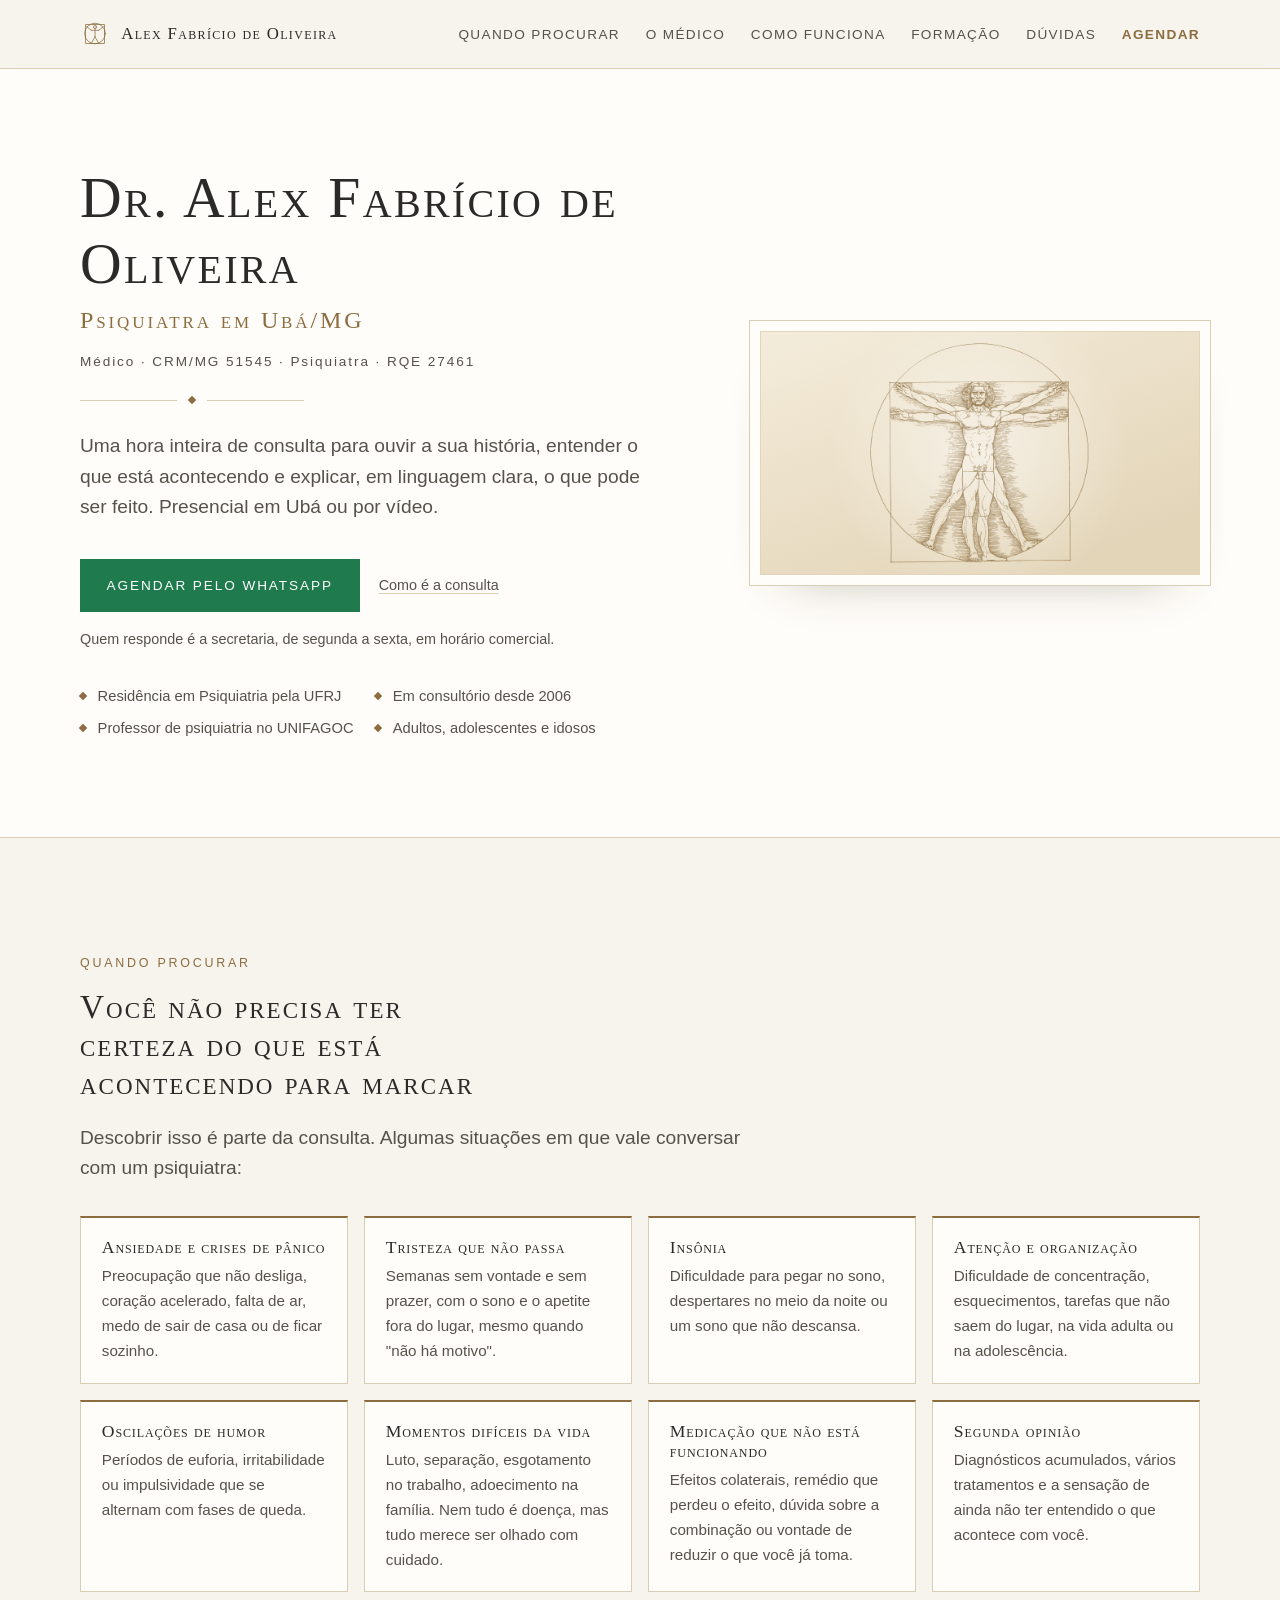
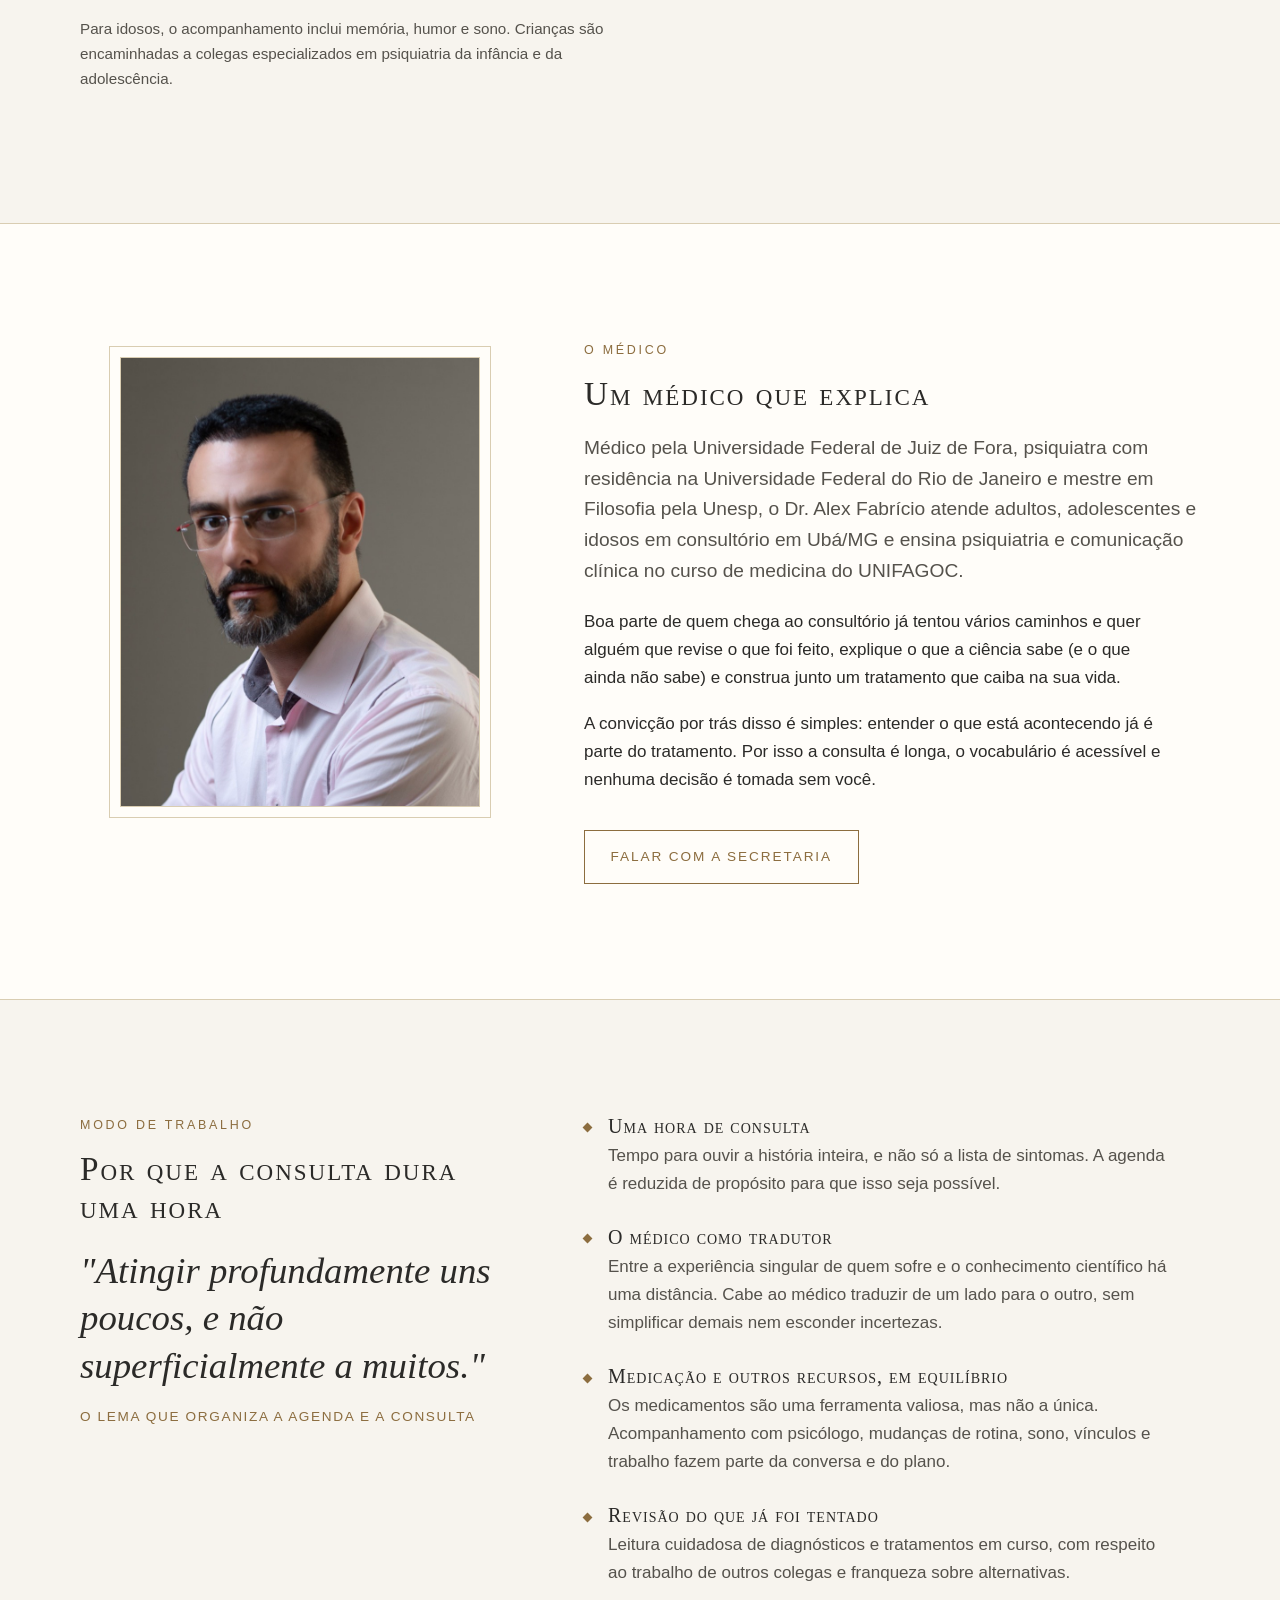
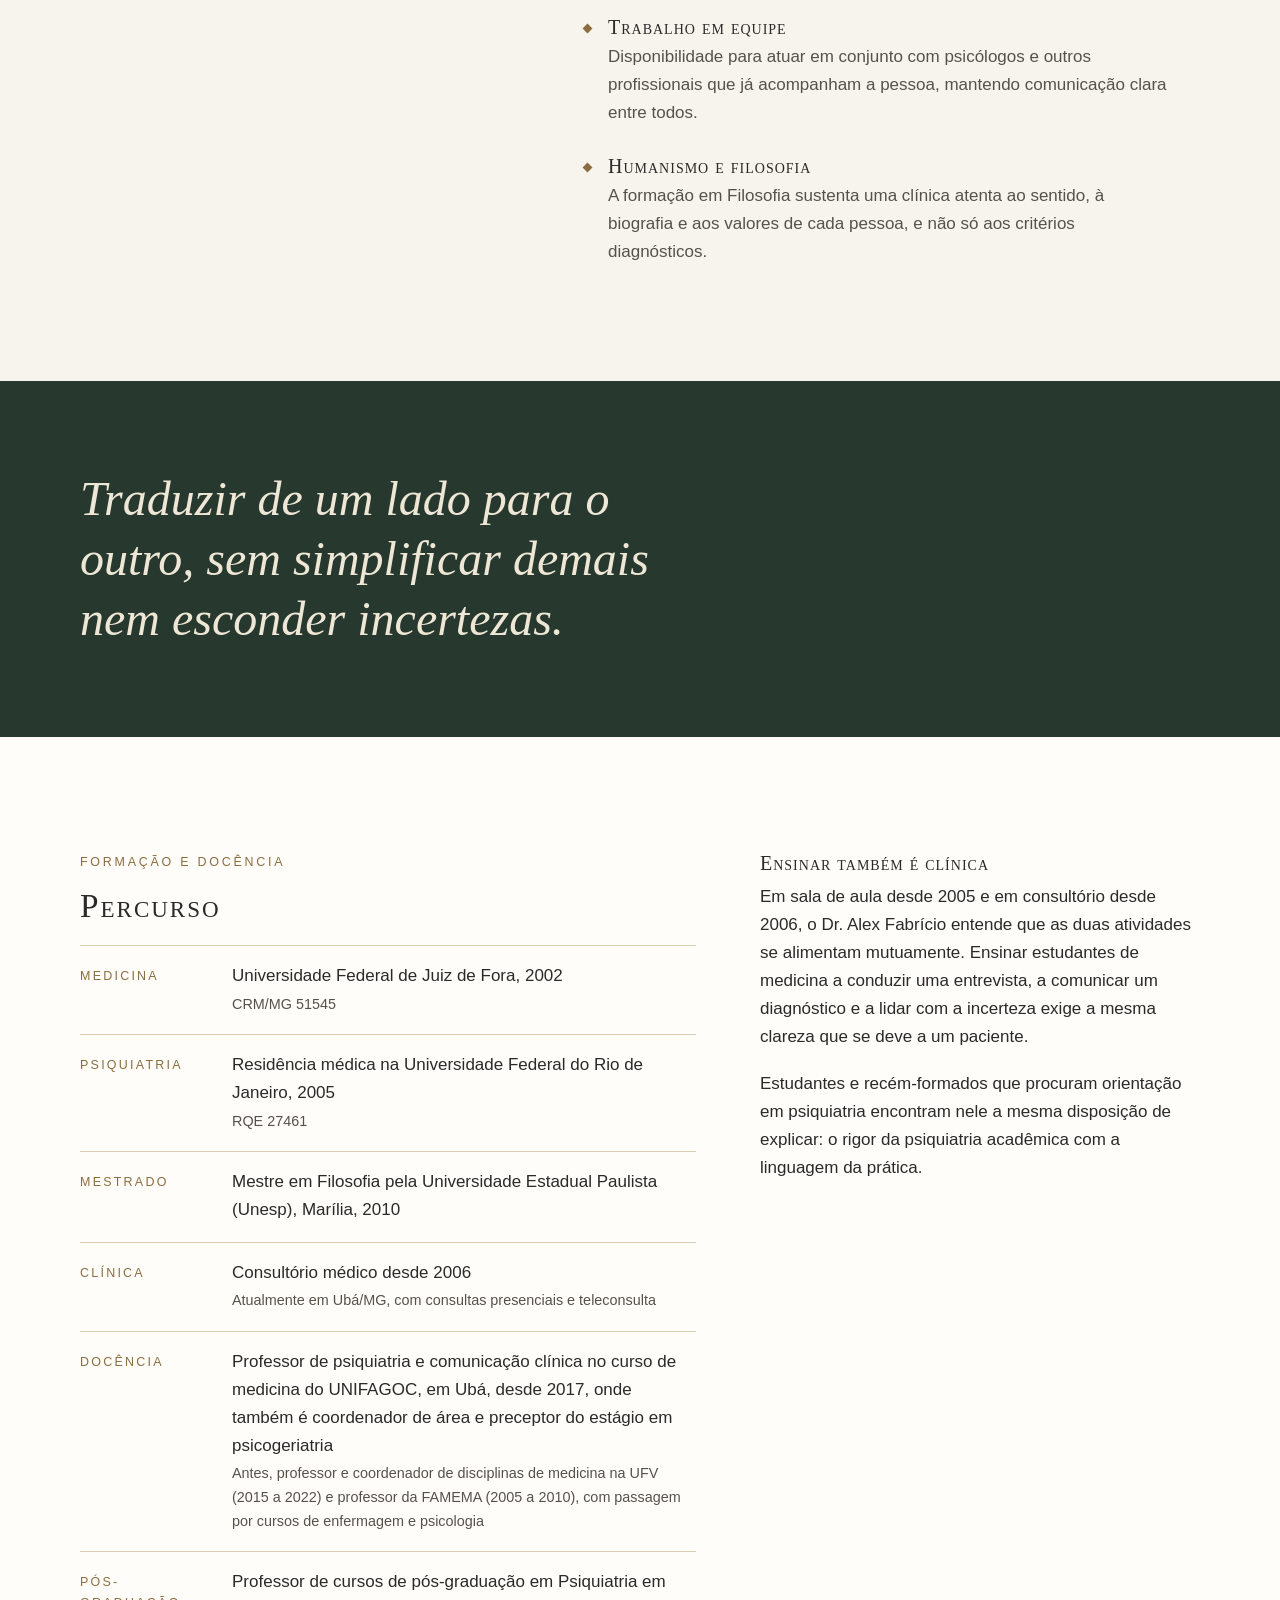
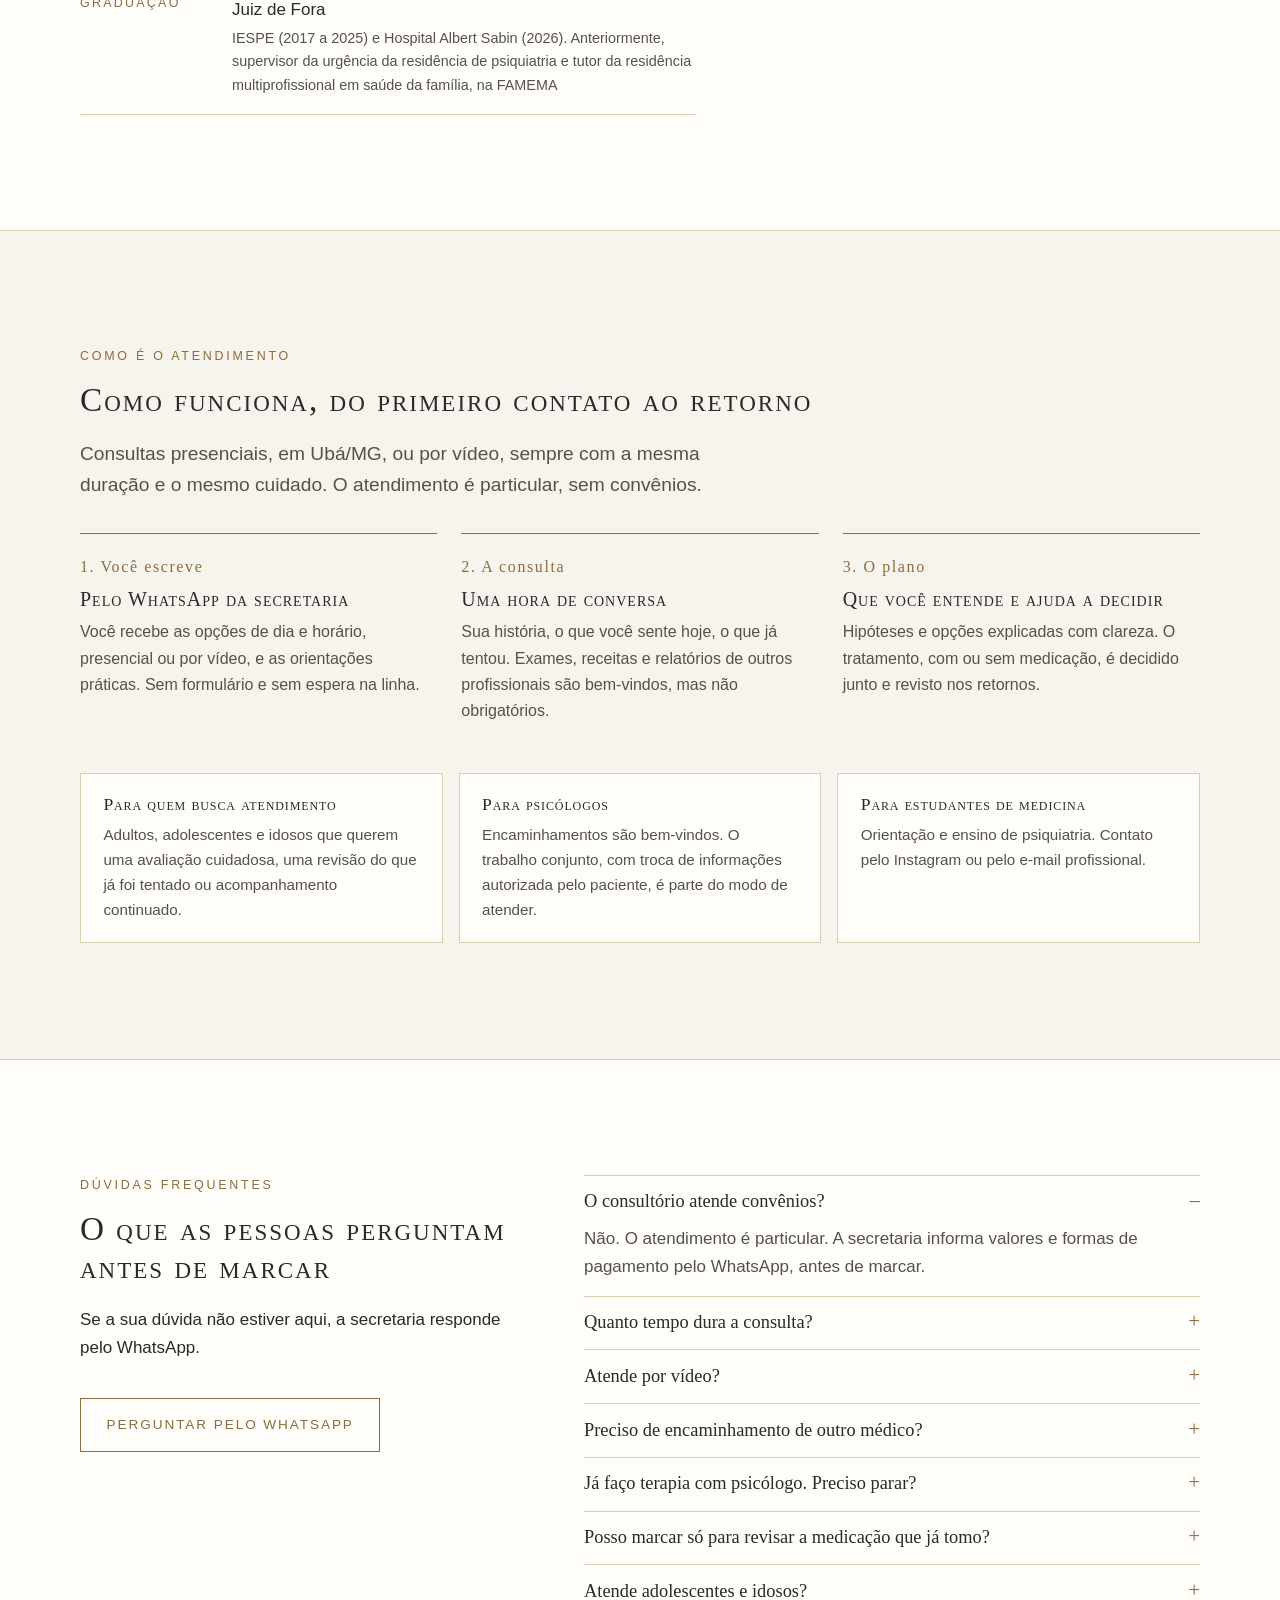
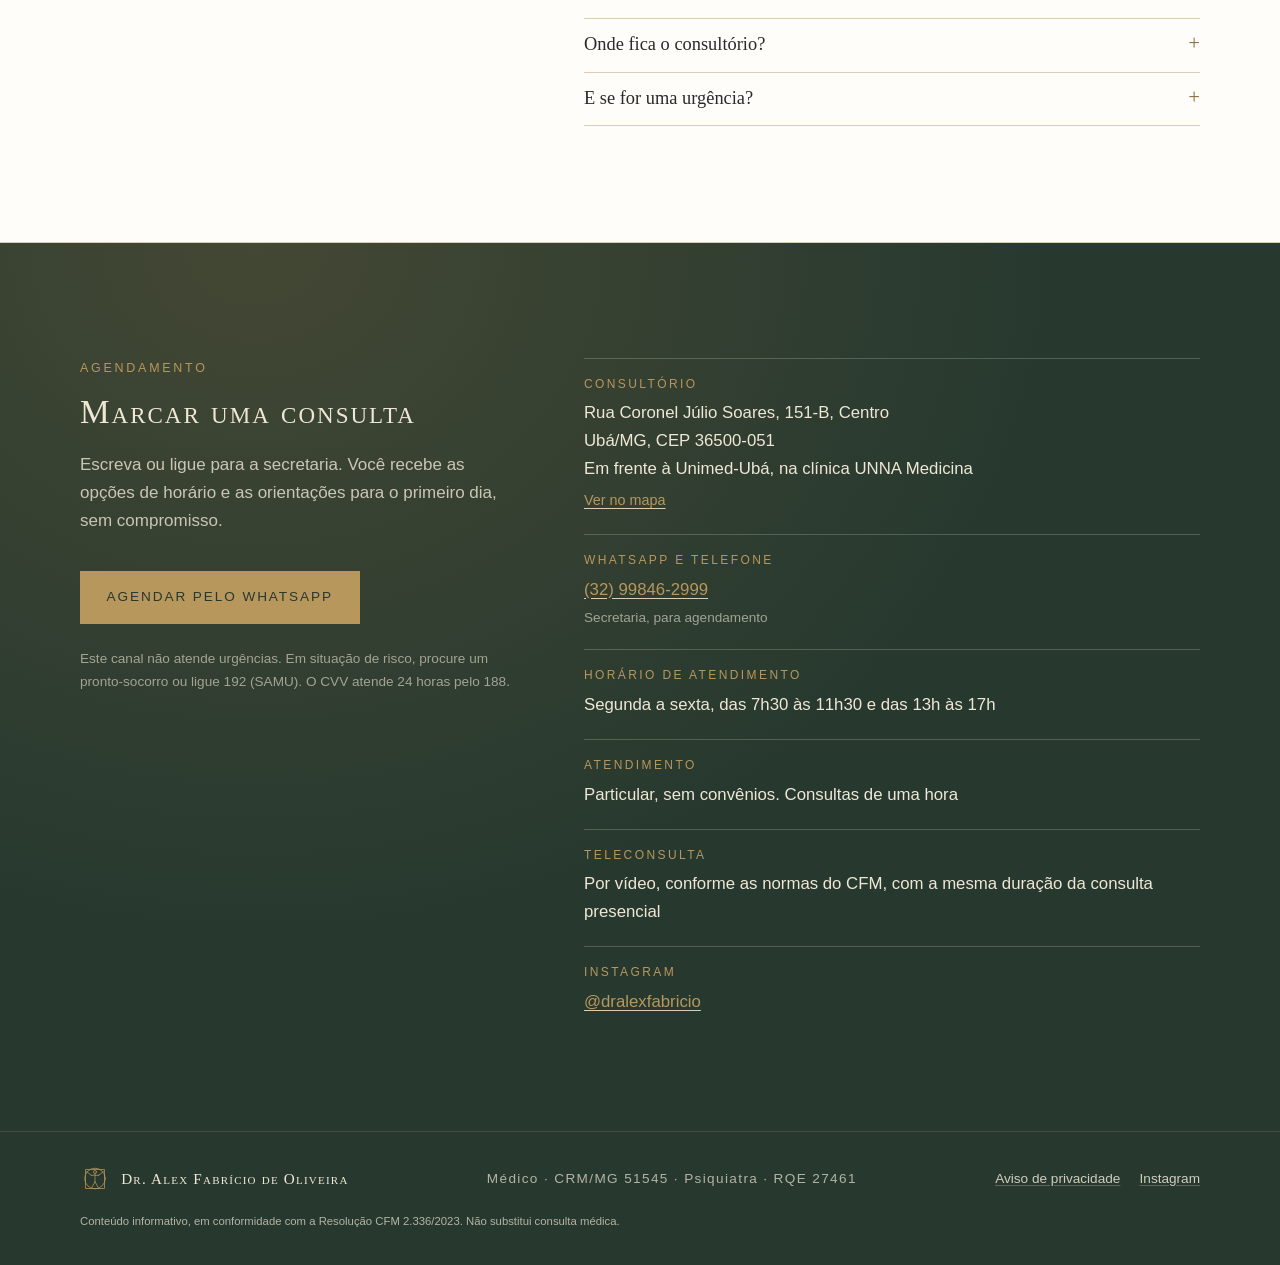
==== commit e6f338e0: "Site: conversão, SEO estruturado, marca sem fundo preto, identificação CFM completa Co-Authored-By: " ====
--- a/index.html
+++ b/index.html
@@ -3,11 +3,11 @@
 <head>
   <meta charset="utf-8">
   <meta name="viewport" content="width=device-width, initial-scale=1">
-  <title>Dr. Alex Fabrício de Oliveira · Psiquiatra em Ubá/MG</title>
+  <title>Psiquiatra em Ubá/MG · Dr. Alex Fabrício de Oliveira</title>
 
   <meta name="robots" content="index, follow">
 
-  <meta name="description" content="Dr. Alex Fabrício de Oliveira, psiquiatra em Ubá/MG (CRM/MG 51545, RQE 27461). Consultas de uma hora, presenciais ou por teleconsulta, para adultos, adolescentes e idosos. Revisão de tratamentos em curso e trabalho conjunto com psicólogos.">
+  <meta name="description" content="Psiquiatra em Ubá/MG, com consultas de uma hora, presenciais ou por vídeo. Ansiedade, depressão, insônia, revisão de medicação e segunda opinião, para adultos, adolescentes e idosos. Agende pelo WhatsApp da secretaria.">
   <meta name="author" content="Dr. Alex Fabrício de Oliveira">
   <meta name="theme-color" content="#f7f4ee">
   <link rel="canonical" href="https://dralexfabricio.com.br/">
@@ -16,59 +16,227 @@
   <meta property="og:type" content="website">
   <meta property="og:locale" content="pt_BR">
   <meta property="og:site_name" content="Dr. Alex Fabrício de Oliveira">
-  <meta property="og:title" content="Dr. Alex Fabrício de Oliveira · Psiquiatra em Ubá/MG">
-  <meta property="og:description" content="Psiquiatra em Ubá/MG. Consultas de uma hora, presenciais ou por teleconsulta, com escuta e diálogo entre a pessoa e a ciência.">
+  <meta property="og:title" content="Psiquiatra em Ubá/MG · Dr. Alex Fabrício de Oliveira">
+  <meta property="og:description" content="Consultas de uma hora, presenciais em Ubá ou por vídeo, para entender o que está acontecendo e decidir o tratamento junto. Agende pelo WhatsApp da secretaria.">
   <meta property="og:url" content="https://dralexfabricio.com.br/">
   <meta property="og:image" content="https://dralexfabricio.com.br/assets/og.png">
+  <meta property="og:image:width" content="1200">
+  <meta property="og:image:height" content="630">
+  <meta property="og:image:alt" content="Dr. Alex Fabrício de Oliveira, psiquiatra em Ubá/MG">
   <meta name="twitter:card" content="summary_large_image">
+  <meta name="twitter:title" content="Psiquiatra em Ubá/MG · Dr. Alex Fabrício de Oliveira">
+  <meta name="twitter:description" content="Consultas de uma hora, presenciais em Ubá ou por vídeo. Agende pelo WhatsApp da secretaria.">
+  <meta name="twitter:image" content="https://dralexfabricio.com.br/assets/og.png">
+  <meta name="geo.region" content="BR-MG">
+  <meta name="geo.placename" content="Ubá">
 
   <link rel="icon" href="favicon.svg" type="image/svg+xml">
   <link rel="stylesheet" href="css/estilo.css">
 
   <!-- Dados estruturados (schema.org/Physician). Endereço, telefone e horário confirmados pelo médico em 30/08/2026. -->
   <script type="application/ld+json">
-  {
-    "@context": "https://schema.org",
-    "@type": "Physician",
-    "name": "Dr. Alex Fabrício de Oliveira",
-    "url": "https://dralexfabricio.com.br/",
-    "image": "https://dralexfabricio.com.br/assets/retrato.jpg",
-    "medicalSpecialty": "Psychiatric",
-    "identifier": [
-      { "@type": "PropertyValue", "propertyID": "CRM/MG", "value": "51545" },
-      { "@type": "PropertyValue", "propertyID": "RQE", "value": "27461" }
-    ],
-    "alumniOf": [
-      { "@type": "CollegeOrUniversity", "name": "Universidade Federal de Juiz de Fora" },
-      { "@type": "CollegeOrUniversity", "name": "Universidade Federal do Rio de Janeiro" },
-      { "@type": "CollegeOrUniversity", "name": "Universidade Estadual Paulista" }
-    ],
-    "address": {
-      "@type": "PostalAddress",
-      "streetAddress": "Rua Coronel Júlio Soares, 151-B, Centro",
-      "addressLocality": "Ubá",
-      "addressRegion": "MG",
-      "postalCode": "36500-051",
-      "addressCountry": "BR"
-    },
+{
+  "@context": "https://schema.org",
+  "@type": "Physician",
+  "@id": "https://dralexfabricio.com.br/#medico",
+  "name": "Dr. Alex Fabrício de Oliveira",
+  "alternateName": "Alex Fabrício de Oliveira",
+  "description": "Psiquiatra em Ubá/MG. Consultas de uma hora, presenciais ou por teleconsulta, para adultos, adolescentes e idosos.",
+  "url": "https://dralexfabricio.com.br/",
+  "image": "https://dralexfabricio.com.br/assets/retrato.jpg",
+  "logo": "https://dralexfabricio.com.br/assets/og.png",
+  "medicalSpecialty": "Psychiatric",
+  "isAcceptingNewPatients": true,
+  "identifier": [
+    {
+      "@type": "PropertyValue",
+      "propertyID": "CRM/MG",
+      "value": "51545"
+    },
+    {
+      "@type": "PropertyValue",
+      "propertyID": "RQE",
+      "value": "27461"
+    }
+  ],
+  "alumniOf": [
+    {
+      "@type": "CollegeOrUniversity",
+      "name": "Universidade Federal de Juiz de Fora"
+    },
+    {
+      "@type": "CollegeOrUniversity",
+      "name": "Universidade Federal do Rio de Janeiro"
+    },
+    {
+      "@type": "CollegeOrUniversity",
+      "name": "Universidade Estadual Paulista"
+    }
+  ],
+  "address": {
+    "@type": "PostalAddress",
+    "streetAddress": "Rua Coronel Júlio Soares, 151-B, Centro",
+    "addressLocality": "Ubá",
+    "addressRegion": "MG",
+    "postalCode": "36500-051",
+    "addressCountry": "BR"
+  },
+  "hasMap": "https://www.google.com/maps/search/?api=1&query=Rua+Coronel+J%C3%BAlio+Soares%2C+151-B%2C+Centro%2C+Ub%C3%A1+-+MG",
+  "areaServed": [
+    {
+      "@type": "City",
+      "name": "Ubá"
+    },
+    {
+      "@type": "State",
+      "name": "Minas Gerais"
+    }
+  ],
+  "telephone": "+55 32 99846-2999",
+  "contactPoint": {
+    "@type": "ContactPoint",
     "telephone": "+55 32 99846-2999",
-    "openingHoursSpecification": [{
+    "contactType": "appointments",
+    "availableLanguage": "Portuguese",
+    "areaServed": "BR"
+  },
+  "openingHoursSpecification": [
+    {
       "@type": "OpeningHoursSpecification",
-      "dayOfWeek": ["Monday", "Tuesday", "Wednesday", "Thursday", "Friday"],
+      "dayOfWeek": [
+        "Monday",
+        "Tuesday",
+        "Wednesday",
+        "Thursday",
+        "Friday"
+      ],
       "opens": "07:30",
       "closes": "11:30"
-    }, {
+    },
+    {
       "@type": "OpeningHoursSpecification",
-      "dayOfWeek": ["Monday", "Tuesday", "Wednesday", "Thursday", "Friday"],
+      "dayOfWeek": [
+        "Monday",
+        "Tuesday",
+        "Wednesday",
+        "Thursday",
+        "Friday"
+      ],
       "opens": "13:00",
       "closes": "17:00"
-    }],
-    "sameAs": ["https://www.instagram.com/dralexfabricio"],
-    "availableService": [
-      { "@type": "MedicalTherapy", "name": "Consulta psiquiátrica" },
-      { "@type": "MedicalTherapy", "name": "Teleconsulta psiquiátrica" }
-    ]
-  }
+    }
+  ],
+  "sameAs": [
+    "https://www.instagram.com/dralexfabricio",
+    "https://www.facebook.com/dralexfabricio"
+  ],
+  "knowsAbout": [
+    "Psiquiatria",
+    "Ansiedade",
+    "Depressão",
+    "Insônia",
+    "Transtorno bipolar",
+    "TDAH no adulto",
+    "Psiquiatria geriátrica",
+    "Psiquiatria do adolescente",
+    "Revisão de tratamento psiquiátrico"
+  ],
+  "availableService": [
+    {
+      "@type": "MedicalTherapy",
+      "name": "Consulta psiquiátrica de uma hora"
+    },
+    {
+      "@type": "MedicalTherapy",
+      "name": "Teleconsulta psiquiátrica"
+    },
+    {
+      "@type": "MedicalTherapy",
+      "name": "Revisão de tratamento em curso e segunda opinião"
+    }
+  ],
+  "paymentAccepted": "Particular"
+}
+  </script>
+  <script type="application/ld+json">
+{
+  "@context": "https://schema.org",
+  "@type": "FAQPage",
+  "mainEntity": [
+    {
+      "@type": "Question",
+      "name": "O consultório atende convênios?",
+      "acceptedAnswer": {
+        "@type": "Answer",
+        "text": "Não. O atendimento é particular. A secretaria informa valores e formas de pagamento pelo WhatsApp, antes de marcar."
+      }
+    },
+    {
+      "@type": "Question",
+      "name": "Quanto tempo dura a consulta?",
+      "acceptedAnswer": {
+        "@type": "Answer",
+        "text": "Uma hora, tanto na primeira consulta quanto nos retornos. A agenda é reduzida de propósito, para que esse tempo exista."
+      }
+    },
+    {
+      "@type": "Question",
+      "name": "Atende por vídeo?",
+      "acceptedAnswer": {
+        "@type": "Answer",
+        "text": "Sim. A teleconsulta segue as normas do CFM e tem a mesma duração da presencial. Serve para a primeira consulta e para os retornos, e ajuda quem mora fora de Ubá ou tem dificuldade de deslocamento."
+      }
+    },
+    {
+      "@type": "Question",
+      "name": "Preciso de encaminhamento de outro médico?",
+      "acceptedAnswer": {
+        "@type": "Answer",
+        "text": "Não. É só escrever para a secretaria. Se você já tem relatórios, exames ou receitas, vale trazer, mas não são obrigatórios."
+      }
+    },
+    {
+      "@type": "Question",
+      "name": "Já faço terapia com psicólogo. Preciso parar?",
+      "acceptedAnswer": {
+        "@type": "Answer",
+        "text": "Não. O trabalho conjunto com o psicólogo é parte do modo de atender. Com a sua autorização, os dois profissionais trocam informações para que o tratamento siga numa direção só."
+      }
+    },
+    {
+      "@type": "Question",
+      "name": "Posso marcar só para revisar a medicação que já tomo?",
+      "acceptedAnswer": {
+        "@type": "Answer",
+        "text": "Sim. Revisar um tratamento em curso é uma das razões mais comuns de consulta: remédio que perdeu o efeito, efeitos colaterais, dúvida sobre a combinação ou vontade de reduzir. Leve as receitas atuais."
+      }
+    },
+    {
+      "@type": "Question",
+      "name": "Atende adolescentes e idosos?",
+      "acceptedAnswer": {
+        "@type": "Answer",
+        "text": "Sim. Adolescentes são atendidos com a participação da família, no que for combinado com eles. Para idosos, o acompanhamento inclui memória, humor e sono. Crianças são encaminhadas a colegas especializados em psiquiatria da infância."
+      }
+    },
+    {
+      "@type": "Question",
+      "name": "Onde fica o consultório?",
+      "acceptedAnswer": {
+        "@type": "Answer",
+        "text": "Rua Coronel Júlio Soares, 151-B, no Centro de Ubá, em frente à Unimed-Ubá, na clínica UNNA Medicina. Atendimento de segunda a sexta, das 7h30 às 11h30 e das 13h às 17h."
+      }
+    },
+    {
+      "@type": "Question",
+      "name": "E se for uma urgência?",
+      "acceptedAnswer": {
+        "@type": "Answer",
+        "text": "Este site e o WhatsApp da secretaria não atendem urgências. Em situação de risco, procure um pronto-socorro ou ligue 192 (SAMU). O CVV atende 24 horas pelo 188."
+      }
+    }
+  ]
+}
   </script>
 </head>
 <body>
@@ -85,11 +253,12 @@
     <button class="nav-toggle" aria-expanded="false" aria-controls="menu">Menu</button>
     <nav class="nav" id="menu" aria-label="Seções do site">
       <ul>
+        <li><a href="#quando">Quando procurar</a></li>
         <li><a href="#apresentacao">O médico</a></li>
-        <li><a href="#filosofia">Modo de trabalho</a></li>
+        <li><a href="#atendimento">Como funciona</a></li>
         <li><a href="#formacao">Formação</a></li>
-        <li><a href="#atendimento">Atendimento</a></li>
-        <li><a href="#contato">Agendamento</a></li>
+        <li><a href="#duvidas">Dúvidas</a></li>
+        <li><a class="nav-cta" href="#contato">Agendar</a></li>
       </ul>
     </nav>
   </div>
@@ -101,23 +270,51 @@
   <section class="hero" id="inicio" aria-labelledby="titulo">
     <div class="container hero-grade">
       <div class="hero-texto">
-        <h1 id="titulo">Dr. Alex Fabrício de Oliveira</h1>
-        <p class="titulo-cargo">Psiquiatria</p>
-        <p class="registro">CRM/MG 51545 · <span data-fill="rqe">RQE 27461</span></p>
+        <h1 id="titulo">Dr. Alex Fabrício de Oliveira <span class="titulo-cargo">Psiquiatra em Ubá/MG</span></h1>
+        <p class="registro">Médico · CRM/MG 51545 · Psiquiatra · <span data-fill="rqe">RQE 27461</span></p>
         <div class="filete" aria-hidden="true"><span></span></div>
-        <p class="lead">Consultas de uma hora, com tempo para escutar. Um médico que se propõe a ser tradutor entre a pessoa e a ciência, considerando tanto os recursos medicamentosos quanto os não medicamentosos.</p>
+        <p class="lead">Uma hora inteira de consulta para ouvir a sua história, entender o que está acontecendo e explicar, em linguagem clara, o que pode ser feito. Presencial em Ubá ou por vídeo.</p>
         <div class="hero-acoes">
-          <a class="botao cheio" href="#contato">Agendar consulta</a>
-          <a class="link-discreto" href="#filosofia">Conhecer o modo de trabalho</a>
+          <a class="botao cheio whats" data-fill="whatsapp" href="https://wa.me/5532998462999?text=Ol%C3%A1%2C%20gostaria%20de%20agendar%20uma%20consulta%20com%20o%20Dr.%20Alex%20Fabr%C3%ADcio." rel="noopener">Agendar pelo WhatsApp</a>
+          <a class="link-discreto" href="#atendimento">Como é a consulta</a>
         </div>
-      </div>
-      <!-- Identidade do cartão de visita: placa escura com o homem vitruviano.
+        <p class="nota">Quem responde é a secretaria, de segunda a sexta, em horário comercial.</p>
+        <ul class="confianca" aria-label="Em resumo">
+          <li>Residência em Psiquiatria pela UFRJ</li>
+          <li>Em consultório desde 2006</li>
+          <li>Professor de psiquiatria no UNIFAGOC</li>
+          <li>Adultos, adolescentes e idosos</li>
+        </ul>
+      </div>
+      <!-- Identidade do cartão de visita: placa em pergaminho com o homem vitruviano (o fundo preto saiu em 27/10).
            A arte vem do line art da gráfica do Dr. Alex (Projeto/assets/marca/Vitruvian preto.jpg),
            gerada por assets/../../assets/marca/gerar-arte.py. O CSS pinta a máscara, então a cor
            do traço muda no CSS, não no arquivo. Alternativa em ladrilhos: vitruviano-mosaico-mask.webp. -->
       <div class="hero-placa" data-fill="arte">
         <span class="marca-vitruviano" aria-hidden="true"></span>
       </div>
+    </div>
+  </section>
+
+  <!-- ================= QUANDO PROCURAR ================= -->
+  <section class="secao quando" id="quando" aria-labelledby="t-quando">
+    <div class="container">
+      <div class="revela">
+        <span class="eyebrow">Quando procurar</span>
+        <h2 id="t-quando">Você não precisa ter certeza do que está acontecendo para marcar</h2>
+        <p class="lead">Descobrir isso é parte da consulta. Algumas situações em que vale conversar com um psiquiatra:</p>
+      </div>
+      <ul class="situacoes revela">
+        <li><h3>Ansiedade e crises de pânico</h3><p>Preocupação que não desliga, coração acelerado, falta de ar, medo de sair de casa ou de ficar sozinho.</p></li>
+        <li><h3>Tristeza que não passa</h3><p>Semanas sem vontade e sem prazer, com o sono e o apetite fora do lugar, mesmo quando "não há motivo".</p></li>
+        <li><h3>Insônia</h3><p>Dificuldade para pegar no sono, despertares no meio da noite ou um sono que não descansa.</p></li>
+        <li><h3>Atenção e organização</h3><p>Dificuldade de concentração, esquecimentos, tarefas que não saem do lugar, na vida adulta ou na adolescência.</p></li>
+        <li><h3>Oscilações de humor</h3><p>Períodos de euforia, irritabilidade ou impulsividade que se alternam com fases de queda.</p></li>
+        <li><h3>Momentos difíceis da vida</h3><p>Luto, separação, esgotamento no trabalho, adoecimento na família. Nem tudo é doença, mas tudo merece ser olhado com cuidado.</p></li>
+        <li><h3>Medicação que não está funcionando</h3><p>Efeitos colaterais, remédio que perdeu o efeito, dúvida sobre a combinação ou vontade de reduzir o que você já toma.</p></li>
+        <li><h3>Segunda opinião</h3><p>Diagnósticos acumulados, vários tratamentos e a sensação de ainda não ter entendido o que acontece com você.</p></li>
+      </ul>
+      <p class="quando-nota revela">Para idosos, o acompanhamento inclui memória, humor e sono. Crianças são encaminhadas a colegas especializados em psiquiatria da infância e da adolescência.</p>
     </div>
   </section>
 
@@ -129,14 +326,17 @@
              Para trocar, gerar de novo assets/retrato.jpg (800x1000) e assets/retrato@2x.jpg (1600x2000)
              a partir de outro arquivo de assets/estudio/. Aguardando aprovação do Dr. Alex. -->
         <img src="assets/retrato.jpg" srcset="assets/retrato.jpg 1x, assets/retrato@2x.jpg 2x"
-             alt="Dr. Alex Fabrício de Oliveira" width="800" height="1000" loading="lazy" decoding="async">
+             alt="Dr. Alex Fabrício de Oliveira, psiquiatra, no consultório em Ubá/MG" width="800" height="1000" loading="lazy" decoding="async">
       </figure>
       <div class="revela">
         <span class="eyebrow">O médico</span>
-        <h2 id="t-apresentacao">Uma clínica que se explica</h2>
+        <h2 id="t-apresentacao">Um médico que explica</h2>
         <p class="lead">Médico pela Universidade Federal de Juiz de Fora, psiquiatra com residência <span data-fill="residencia">na Universidade Federal do Rio de Janeiro</span> e mestre em Filosofia pela Unesp, o Dr. Alex Fabrício atende adultos, adolescentes e idosos em consultório em Ubá/MG e ensina psiquiatria e comunicação clínica <span data-fill="docencia">no curso de medicina do UNIFAGOC</span>.</p>
-        <p>Boa parte de quem o procura já tentou caminhos diversos para enfrentar o que está vivendo e chega sentindo a necessidade de alguém que revise o que já foi feito, explique com clareza o que a ciência sabe e o que ainda não sabe, e construa junto um tratamento que faça sentido para a vida daquela pessoa.</p>
-        <p>O trabalho parte de uma convicção simples: entender o que está acontecendo é parte do tratamento. Por isso a consulta é longa, o vocabulário é acessível e as decisões são tomadas em diálogo.</p>
+        <p>Boa parte de quem chega ao consultório já tentou vários caminhos e quer alguém que revise o que foi feito, explique o que a ciência sabe (e o que ainda não sabe) e construa junto um tratamento que caiba na sua vida.</p>
+        <p>A convicção por trás disso é simples: entender o que está acontecendo já é parte do tratamento. Por isso a consulta é longa, o vocabulário é acessível e nenhuma decisão é tomada sem você.</p>
+        <div class="hero-acoes">
+          <a class="botao" data-fill="whatsapp" href="https://wa.me/5532998462999?text=Ol%C3%A1%2C%20gostaria%20de%20agendar%20uma%20consulta%20com%20o%20Dr.%20Alex%20Fabr%C3%ADcio." rel="noopener">Falar com a secretaria</a>
+        </div>
       </div>
     </div>
   </section>
@@ -146,14 +346,14 @@
     <div class="container grade-2">
       <div class="revela">
         <span class="eyebrow">Modo de trabalho</span>
-        <h2 id="t-filosofia">Profundidade, não volume</h2>
+        <h2 id="t-filosofia">Por que a consulta dura uma hora</h2>
         <blockquote class="lema">"Atingir profundamente uns poucos, e não superficialmente a muitos."</blockquote>
-        <p class="lema-nota">Lema que orienta a agenda e a consulta</p>
+        <p class="lema-nota">O lema que organiza a agenda e a consulta</p>
       </div>
       <ul class="principios revela">
         <li>
           <h3>Uma hora de consulta</h3>
-          <p>Tempo suficiente para ouvir a história inteira, e não apenas a lista de sintomas. A agenda é deliberadamente reduzida para que isso seja possível.</p>
+          <p>Tempo para ouvir a história inteira, e não só a lista de sintomas. A agenda é reduzida de propósito para que isso seja possível.</p>
         </li>
         <li>
           <h3>O médico como tradutor</h3>
@@ -214,18 +414,43 @@
     <div class="container">
       <div class="revela">
         <span class="eyebrow">Como é o atendimento</span>
-        <h2 id="t-atendimento">O que esperar da consulta</h2>
-        <p class="lead">Consultas presenciais, em Ubá/MG,<span data-fill="teleconsulta"> ou por teleconsulta,</span> sempre com a mesma duração e o mesmo cuidado. O atendimento é particular; o consultório não trabalha com convênios.</p>
+        <h2 id="t-atendimento">Como funciona, do primeiro contato ao retorno</h2>
+        <p class="lead">Consultas presenciais, em Ubá/MG,<span data-fill="teleconsulta"> ou por vídeo,</span> sempre com a mesma duração e o mesmo cuidado. O atendimento é particular, sem convênios.</p>
       </div>
       <ol class="etapas revela">
-        <li><span class="num">Antes</span><h3>Agendamento</h3><p>O contato inicial é feito pela secretaria, por WhatsApp ou telefone. Nesse momento são combinados data, horário e orientações práticas.</p></li>
-        <li><span class="num">Durante</span><h3>Uma hora de conversa</h3><p>Histórico, queixas atuais, tratamentos anteriores, contexto de vida. Quando houver relatórios de outros profissionais ou exames, vale trazê-los.</p></li>
-        <li><span class="num">Depois</span><h3>Plano compartilhado</h3><p>As hipóteses e as opções são explicadas com clareza. O plano, medicamentoso ou não, é decidido em conjunto e revisto nos retornos.</p></li>
+        <li><span class="num">1. Você escreve</span><h3>Pelo WhatsApp da secretaria</h3><p>Você recebe as opções de dia e horário, presencial ou por vídeo, e as orientações práticas. Sem formulário e sem espera na linha.</p></li>
+        <li><span class="num">2. A consulta</span><h3>Uma hora de conversa</h3><p>Sua história, o que você sente hoje, o que já tentou. Exames, receitas e relatórios de outros profissionais são bem-vindos, mas não obrigatórios.</p></li>
+        <li><span class="num">3. O plano</span><h3>Que você entende e ajuda a decidir</h3><p>Hipóteses e opções explicadas com clareza. O tratamento, com ou sem medicação, é decidido junto e revisto nos retornos.</p></li>
       </ol>
       <div class="publicos revela">
-        <div><h3>Para quem busca atendimento</h3><p>Adultos, adolescentes e idosos que desejam uma avaliação cuidadosa, uma revisão do que já foi tentado ou acompanhamento continuado. Crianças são encaminhadas a colegas especializados em psiquiatria da infância e da adolescência.</p></div>
+        <div><h3>Para quem busca atendimento</h3><p>Adultos, adolescentes e idosos que querem uma avaliação cuidadosa, uma revisão do que já foi tentado ou acompanhamento continuado.</p></div>
         <div><h3>Para psicólogos</h3><p>Encaminhamentos são bem-vindos. O trabalho conjunto, com troca de informações autorizada pelo paciente, é parte do modo de atender.</p></div>
         <div><h3>Para estudantes de medicina</h3><p>Orientação e ensino de psiquiatria. Contato pelo Instagram ou pelo e-mail profissional.</p></div>
+      </div>
+    </div>
+  </section>
+
+  <!-- ================= DÚVIDAS ================= -->
+  <section class="secao duvidas" id="duvidas" aria-labelledby="t-duvidas">
+    <div class="container grade-2">
+      <div class="revela">
+        <span class="eyebrow">Dúvidas frequentes</span>
+        <h2 id="t-duvidas">O que as pessoas perguntam antes de marcar</h2>
+        <p>Se a sua dúvida não estiver aqui, a secretaria responde pelo WhatsApp.</p>
+        <div class="hero-acoes">
+          <a class="botao" data-fill="whatsapp" href="https://wa.me/5532998462999?text=Ol%C3%A1%2C%20gostaria%20de%20agendar%20uma%20consulta%20com%20o%20Dr.%20Alex%20Fabr%C3%ADcio." rel="noopener">Perguntar pelo WhatsApp</a>
+        </div>
+      </div>
+      <div class="faq revela">
+        <details open><summary>O consultório atende convênios?</summary><p>Não. O atendimento é particular. A secretaria informa valores e formas de pagamento pelo WhatsApp, antes de marcar.</p></details>
+        <details><summary>Quanto tempo dura a consulta?</summary><p>Uma hora, tanto na primeira consulta quanto nos retornos. A agenda é reduzida de propósito, para que esse tempo exista.</p></details>
+        <details><summary>Atende por vídeo?</summary><p>Sim. A teleconsulta segue as normas do CFM e tem a mesma duração da presencial. Serve para a primeira consulta e para os retornos, e ajuda quem mora fora de Ubá ou tem dificuldade de deslocamento.</p></details>
+        <details><summary>Preciso de encaminhamento de outro médico?</summary><p>Não. É só escrever para a secretaria. Se você já tem relatórios, exames ou receitas, vale trazer, mas não são obrigatórios.</p></details>
+        <details><summary>Já faço terapia com psicólogo. Preciso parar?</summary><p>Não. O trabalho conjunto com o psicólogo é parte do modo de atender. Com a sua autorização, os dois profissionais trocam informações para que o tratamento siga numa direção só.</p></details>
+        <details><summary>Posso marcar só para revisar a medicação que já tomo?</summary><p>Sim. Revisar um tratamento em curso é uma das razões mais comuns de consulta: remédio que perdeu o efeito, efeitos colaterais, dúvida sobre a combinação ou vontade de reduzir. Leve as receitas atuais.</p></details>
+        <details><summary>Atende adolescentes e idosos?</summary><p>Sim. Adolescentes são atendidos com a participação da família, no que for combinado com eles. Para idosos, o acompanhamento inclui memória, humor e sono. Crianças são encaminhadas a colegas especializados em psiquiatria da infância.</p></details>
+        <details><summary>Onde fica o consultório?</summary><p>Rua Coronel Júlio Soares, 151-B, no Centro de Ubá, em frente à Unimed-Ubá, na clínica UNNA Medicina. Atendimento de segunda a sexta, das 7h30 às 11h30 e das 13h às 17h.</p></details>
+        <details><summary>E se for uma urgência?</summary><p>Este site e o WhatsApp da secretaria não atendem urgências. Em situação de risco, procure um pronto-socorro ou ligue 192 (SAMU). O CVV atende 24 horas pelo 188.</p></details>
       </div>
     </div>
   </section>
@@ -236,16 +461,16 @@
       <div class="revela">
         <span class="eyebrow">Agendamento</span>
         <h2 id="t-contato">Marcar uma consulta</h2>
-        <p>O agendamento é feito pela secretaria, pelo WhatsApp ou por telefone. Escreva ou ligue, e retornaremos com as opções de horário.</p>
+        <p>Escreva ou ligue para a secretaria. Você recebe as opções de horário e as orientações para o primeiro dia, sem compromisso.</p>
         <div class="hero-acoes">
           <!-- WhatsApp da secretária para agendamento: (32) 99846-2999 -->
-          <a class="botao cheio" data-fill="whatsapp" href="https://wa.me/5532998462999?text=Ol%C3%A1%2C%20gostaria%20de%20agendar%20uma%20consulta%20com%20o%20Dr.%20Alex%20Fabr%C3%ADcio." rel="noopener">Agendar pelo WhatsApp</a>
+          <a class="botao cheio whats" data-fill="whatsapp" href="https://wa.me/5532998462999?text=Ol%C3%A1%2C%20gostaria%20de%20agendar%20uma%20consulta%20com%20o%20Dr.%20Alex%20Fabr%C3%ADcio." rel="noopener">Agendar pelo WhatsApp</a>
           <a class="botao so-com-email" href="mailto:contato@dralexfabricio.com.br">Escrever e-mail</a>
         </div>
         <p class="aviso">Este canal não atende urgências. Em situação de risco, procure um pronto-socorro ou ligue 192 (SAMU). O CVV atende 24 horas pelo 188.</p>
       </div>
       <ul class="dados revela">
-        <li><span class="rotulo">Consultório</span><span class="valor" data-fill="endereco">Rua Coronel Júlio Soares, 151-B, Centro<br>Ubá/MG, CEP 36500-051<br>Em frente à Unimed-Ubá</span></li>
+        <li><span class="rotulo">Consultório</span><span class="valor" data-fill="endereco">Rua Coronel Júlio Soares, 151-B, Centro<br>Ubá/MG, CEP 36500-051<br>Em frente à Unimed-Ubá, na clínica UNNA Medicina<br><a class="mapa" href="https://www.google.com/maps/search/?api=1&query=Rua+Coronel+J%C3%BAlio+Soares%2C+151-B%2C+Centro%2C+Ub%C3%A1+-+MG" rel="noopener">Ver no mapa</a></span></li>
         <li><span class="rotulo">WhatsApp e telefone</span><span class="valor" data-fill="telefone"><a href="tel:+5532998462999">(32) 99846-2999</a><br><small>Secretaria, para agendamento</small></span></li>
         <li><span class="rotulo">Horário de atendimento</span><span class="valor" data-fill="horario">Segunda a sexta, das 7h30 às 11h30 e das 13h às 17h</span></li>
         <li><span class="rotulo">Atendimento</span><span class="valor">Particular, sem convênios. Consultas de uma hora</span></li>
@@ -255,6 +480,7 @@
       </ul>
     </div>
   </section>
+  <a class="cta-fixa" data-fill="whatsapp" href="https://wa.me/5532998462999?text=Ol%C3%A1%2C%20gostaria%20de%20agendar%20uma%20consulta%20com%20o%20Dr.%20Alex%20Fabr%C3%ADcio." rel="noopener">Agendar pelo WhatsApp</a>
 </main>
 
 <footer class="rodape">
@@ -263,7 +489,7 @@
       <svg viewBox="0 0 64 64" aria-hidden="true"><g fill="none" stroke="currentColor" stroke-width="1.6" stroke-linecap="round"><circle cx="32" cy="31" r="22"/><rect x="12" y="12" width="40" height="40"/><circle cx="32" cy="17" r="3.2"/><path d="M32 20v18M24 24h16M32 38l-8 14M32 38l8 14M24 24L14 16M40 24l10-8"/></g></svg>
       <span>Dr. Alex Fabrício de Oliveira</span>
     </a>
-    <p class="registro">Médico · CRM/MG 51545 · <span data-fill="rqe">RQE 27461</span></p>
+    <p class="registro">Médico · CRM/MG 51545 · Psiquiatra · <span data-fill="rqe">RQE 27461</span></p>
     <ul>
       <li><a href="privacidade.html">Aviso de privacidade</a></li>
       <li><a href="https://www.instagram.com/dralexfabricio" rel="noopener">Instagram</a></li>
--- a/css/estilo.css
+++ b/css/estilo.css
@@ -11,8 +11,11 @@
   --dourado: #8c6d3f;
   --dourado-claro: #b8975c;
   --filete: #d9cdb2;
-  --placa: #1d1c1a;        /* fundo escuro do cartão */
+  --placa: #27392f;        /* verde profundo: substitui o preto do cartão nas faixas escuras */
   --placa-texto: #efe7d6;
+  --pergaminho: #efe6d2;   /* fundo da marca (placa do vitruviano), nunca preto */
+  --pergaminho-escuro: #e3d5b8;
+  --verde-whatsapp: #1f7a4d;
   --serif: Georgia, "Times New Roman", "Iowan Old Style", serif;
   --sans: "Helvetica Neue", Helvetica, Arial, "Liberation Sans", sans-serif;
   --medida: 62ch;
@@ -60,6 +63,7 @@
   color: var(--grafite);
 }
 h1 { font-size: clamp(2rem, 4.6vw, 3.6rem); margin: 0; letter-spacing: .04em; }
+h1 .titulo-cargo { display: block; }
 h2 { font-size: clamp(1.6rem, 2.6vw, 2.2rem); margin: 0 0 1.25rem; }
 h3 { font-size: 1.25rem; margin: 0 0 .5rem; letter-spacing: .05em; }
 p { margin: 0 0 1.1em; max-width: var(--medida); }
@@ -130,7 +134,7 @@
 }
 @media (min-width: 860px) { .hero .hero-grade { grid-template-columns: 7fr 5fr; gap: clamp(2rem, 5vw, 5rem); } }
 .hero-texto { max-width: 36rem; }
-.hero .titulo-cargo { font-family: var(--serif); font-variant-caps: small-caps; font-size: clamp(1.15rem, 2vw, 1.5rem); letter-spacing: .12em; color: var(--dourado); margin: .6rem 0 0; }
+.hero .titulo-cargo { font-family: var(--serif); font-variant-caps: small-caps; font-size: clamp(1.15rem, 2vw, 1.5rem); letter-spacing: .12em; color: var(--dourado); margin: .6rem 0 0; font-weight: 400; }
 .hero .registro { font-size: .85rem; letter-spacing: .14em; color: var(--grafite-suave); margin: 1rem 0 0; }
 .hero .lead { margin-top: 1.75rem; }
 .hero-acoes { display: flex; flex-wrap: wrap; gap: .9rem 1.2rem; margin-top: 2.25rem; align-items: center; }
@@ -140,16 +144,16 @@
 .placa-aviso > span { font-variant-caps: small-caps; font-size: clamp(1.15rem, 2vw, 1.6rem); letter-spacing: .16em; line-height: 1.15; }
 .placa-aviso > small { font-family: var(--sans, inherit); font-size: clamp(.7rem, 1.1vw, .8rem); letter-spacing: .12em; text-transform: uppercase; color: rgba(239,231,214,.85); }
 
-/* Placa do cartão de visita: fundo preto com o homem vitruviano em mosaico (assets/vitruviano-mosaico*.png) */
+/* Placa da marca: pergaminho claro com o homem vitruviano em traço dourado escuro (sem fundo preto desde 27/10) */
 .hero-placa {
   position: relative;
   aspect-ratio: 9 / 5;
-  background: var(--placa);
+  background: var(--pergaminho);
   background-image:
-    radial-gradient(circle at 72% 50%, rgba(255,255,255,.06), transparent 45%),
-    linear-gradient(160deg, #2b2a27, #141311 70%);
-  border: 1px solid rgba(217,205,178,.18);
-  box-shadow: 0 0 0 10px var(--branco), 0 0 0 11px var(--filete), 0 26px 50px -30px rgba(29,28,26,.6);
+    radial-gradient(circle at 50% 50%, rgba(255,255,255,.55), transparent 60%),
+    linear-gradient(160deg, #f4ecdb, var(--pergaminho-escuro) 85%);
+  border: 1px solid var(--pergaminho-escuro);
+  box-shadow: 0 0 0 10px var(--branco), 0 0 0 11px var(--filete), 0 26px 50px -30px rgba(60,50,30,.45);
   overflow: hidden;
   justify-self: end; width: 100%; max-width: 520px;
 }
@@ -161,7 +165,7 @@
 .marca-vitruviano { position: absolute; height: 94%; aspect-ratio: 1; left: 50%; top: 50%; transform: translate(-50%, -50%); }
 @supports ((mask-image: url("")) or (-webkit-mask-image: url(""))) {
   .marca-vitruviano {
-    background-color: var(--dourado-claro); opacity: .9;
+    background-color: var(--dourado); opacity: .95;
     -webkit-mask: url("../assets/vitruviano-linha-mask.webp") center / contain no-repeat;
             mask: url("../assets/vitruviano-linha-mask.webp") center / contain no-repeat;
   }
@@ -183,7 +187,7 @@
 /* ---------- Retrato (placeholder) ---------- */
 .retrato {
   position: relative; aspect-ratio: 4 / 5; max-width: 420px;
-  background: var(--placa); color: var(--dourado-claro);
+  background: var(--pergaminho); color: var(--dourado);
   border: 1px solid var(--filete);
   box-shadow: 0 0 0 10px var(--branco), 0 0 0 11px var(--filete);
   overflow: hidden;
@@ -325,3 +329,48 @@
   .rodape { break-inside: avoid; page-break-inside: avoid; }
   a { text-decoration: none; }
 }
+
+/* ---------- Acréscimos de 27/10: hero mais direto, "quando procurar", dúvidas, CTA fixa ---------- */
+.hero .nota { font-size: .9rem; color: var(--grafite-suave); margin: 1rem 0 0; }
+.confianca { list-style: none; margin: 2rem 0 0; padding: 0; display: grid; gap: .5rem .9rem; grid-template-columns: 1fr; font-size: .92rem; color: var(--grafite-suave); }
+@media (min-width: 520px) { .confianca { grid-template-columns: 1fr 1fr; } }
+.confianca li { padding-left: 1.1rem; position: relative; }
+.confianca li::before { content: ""; position: absolute; left: 0; top: .6em; width: 6px; height: 6px; background: var(--dourado); transform: rotate(45deg); }
+.nav .nav-cta { color: var(--dourado); font-weight: 600; }
+.botao.cheio.whats, .cta-fixa { background: var(--verde-whatsapp); border-color: var(--verde-whatsapp); color: #fff; }
+.botao.cheio.whats:hover { background: #185f3c; border-color: #185f3c; }
+.contato .botao.cheio.whats { background: var(--dourado-claro); border-color: var(--dourado-claro); color: var(--placa); }
+.contato .botao.cheio.whats:hover { background: #d1b47a; border-color: #d1b47a; }
+
+.quando { background: var(--creme); }
+.quando h2 { max-width: 24ch; text-wrap: balance; }
+.situacoes { list-style: none; margin: 2rem 0 0; padding: 0; display: grid; gap: 1rem; grid-template-columns: 1fr; }
+@media (min-width: 600px) { .situacoes { grid-template-columns: 1fr 1fr; } }
+@media (min-width: 960px) { .situacoes { grid-template-columns: repeat(4, 1fr); } }
+.situacoes li { background: var(--branco); border: 1px solid var(--filete); border-top: 2px solid var(--dourado); padding: 1.2rem 1.3rem; }
+.situacoes h3 { font-size: 1.1rem; margin-bottom: .35rem; }
+.situacoes p { margin: 0; font-size: .95rem; color: var(--grafite-suave); }
+.quando-nota { margin-top: 1.5rem; font-size: .95rem; color: var(--grafite-suave); }
+
+.duvidas { background: var(--branco); }
+.faq details { border-top: 1px solid var(--filete); padding: .9rem 0; }
+.faq details:last-child { border-bottom: 1px solid var(--filete); }
+.faq summary { cursor: pointer; font-family: var(--serif); font-size: 1.15rem; line-height: 1.3; color: var(--grafite); list-style: none; display: flex; justify-content: space-between; gap: 1rem; align-items: baseline; }
+.faq summary::-webkit-details-marker { display: none; }
+.faq summary::after { content: "+"; color: var(--dourado); font-size: 1.3rem; line-height: 1; flex: none; }
+.faq details[open] summary::after { content: "–"; }
+.faq details p { margin: .7rem 0 0; color: var(--grafite-suave); max-width: none; }
+
+.contato .mapa { font-size: .9rem; display: inline-block; margin-top: .35rem; }
+
+.cta-fixa { display: none; }
+@media (max-width: 760px) {
+  .cta-fixa {
+    display: block; position: fixed; left: 0; right: 0; bottom: 0; z-index: 60;
+    text-align: center; text-decoration: none; font-family: var(--sans); font-size: .9rem; letter-spacing: .12em; text-transform: uppercase;
+    padding: .95rem 1rem calc(.95rem + env(safe-area-inset-bottom)); box-shadow: 0 -4px 16px rgba(0,0,0,.12);
+  }
+  body { padding-bottom: 3.6rem; }
+  .rodape { padding-bottom: 2.5rem; }
+}
+@media print { .cta-fixa { display: none !important; } }
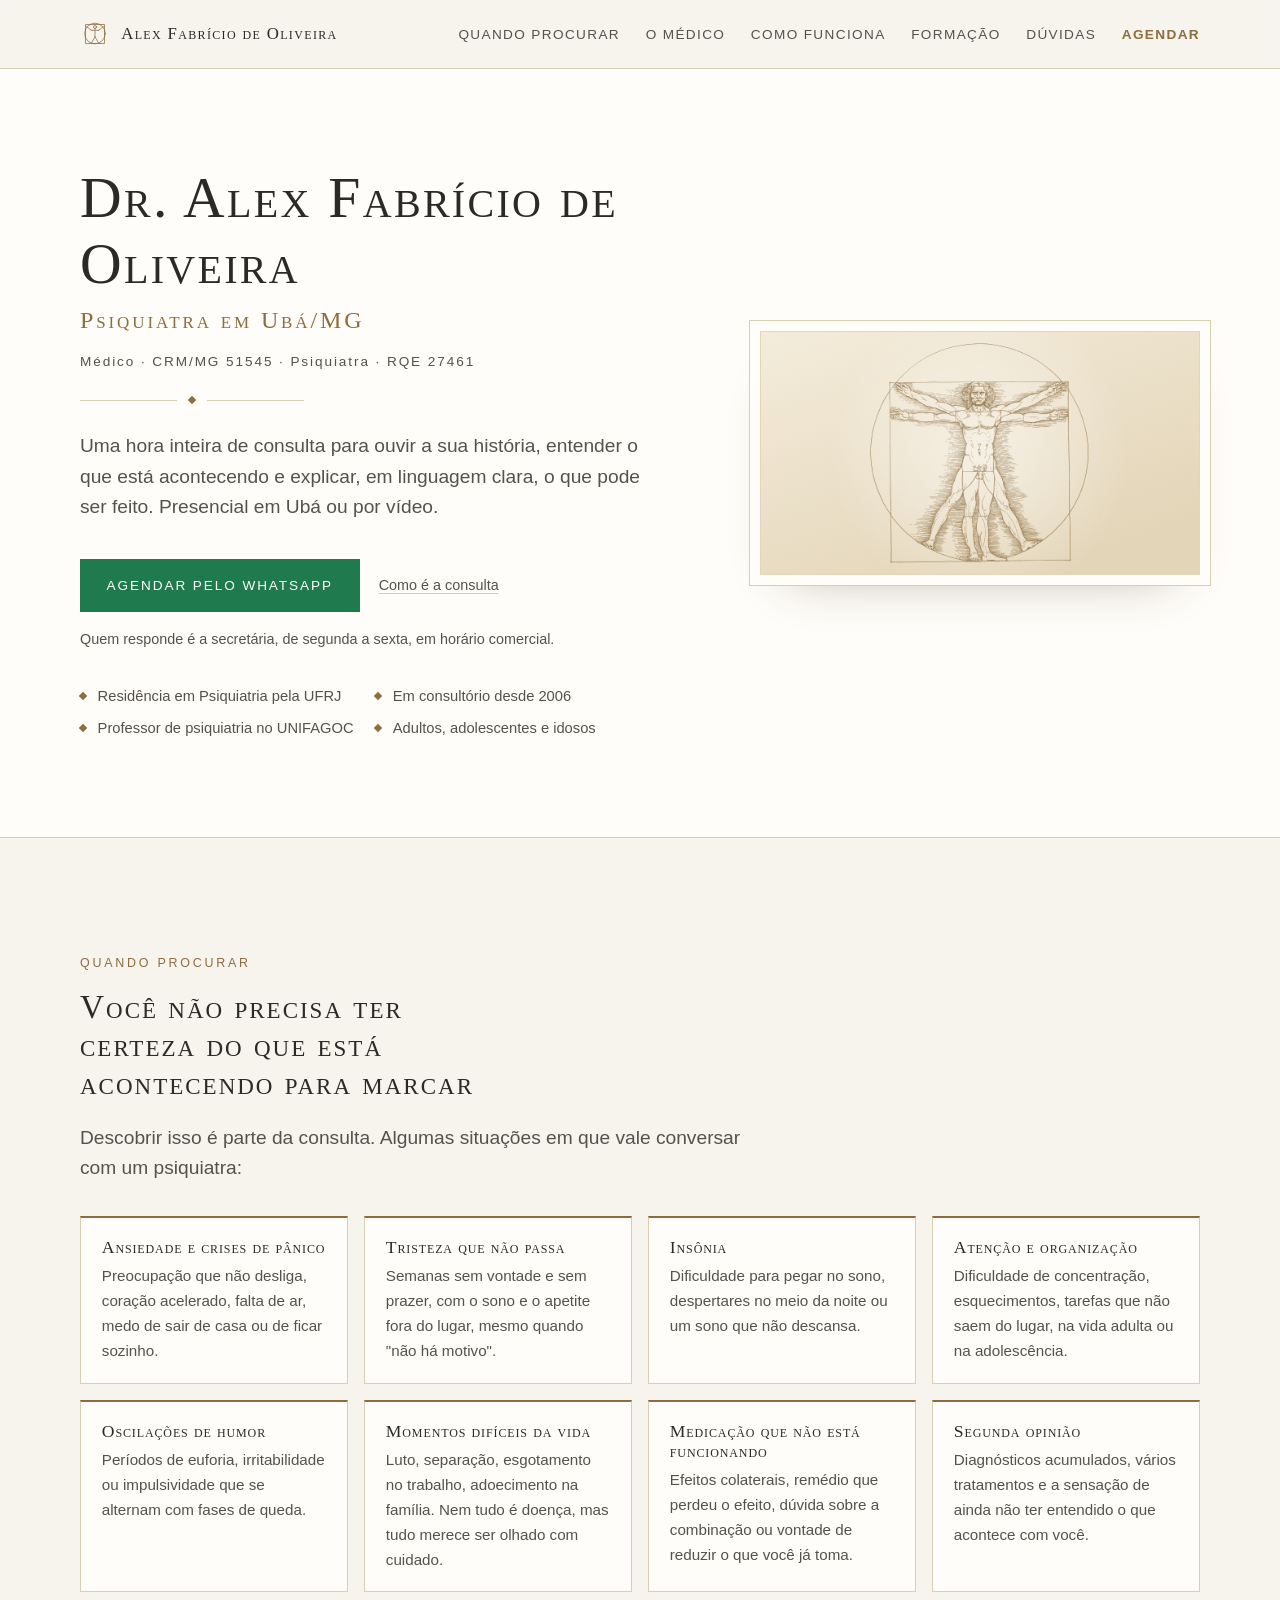
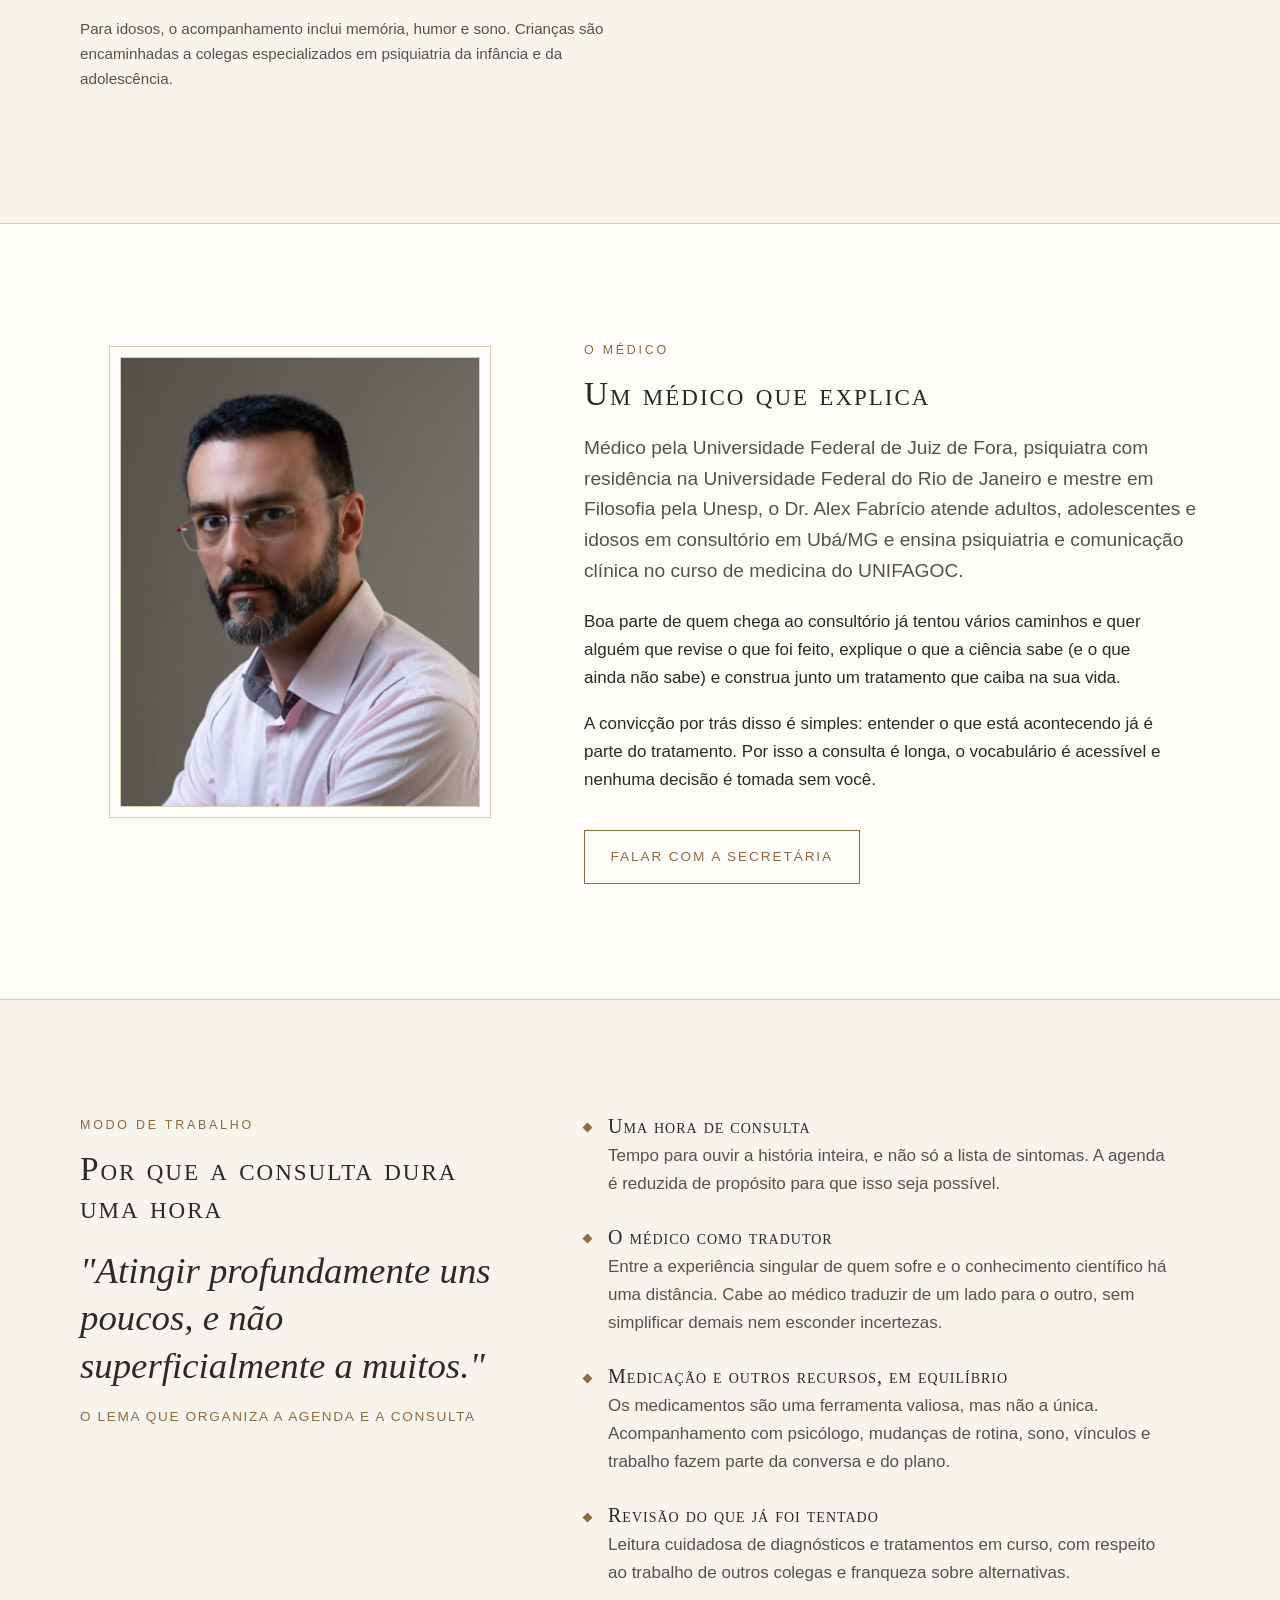
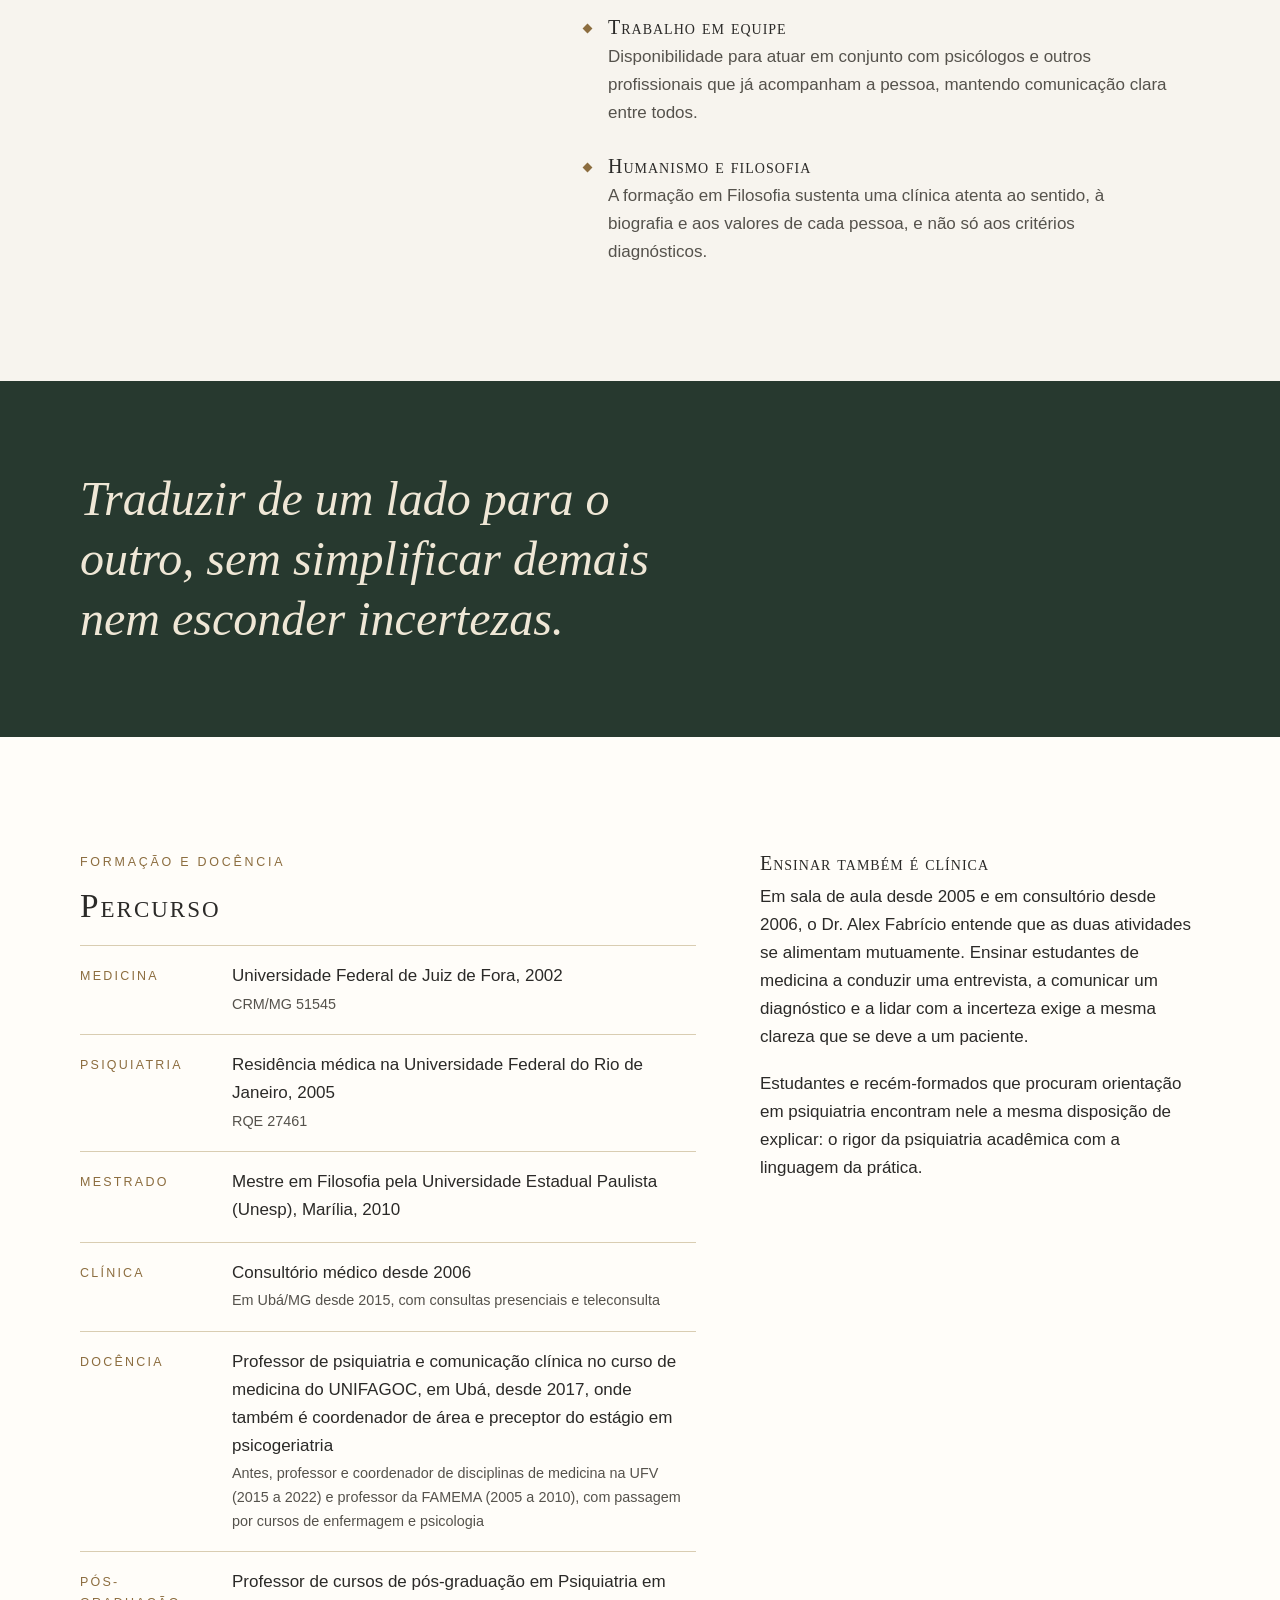
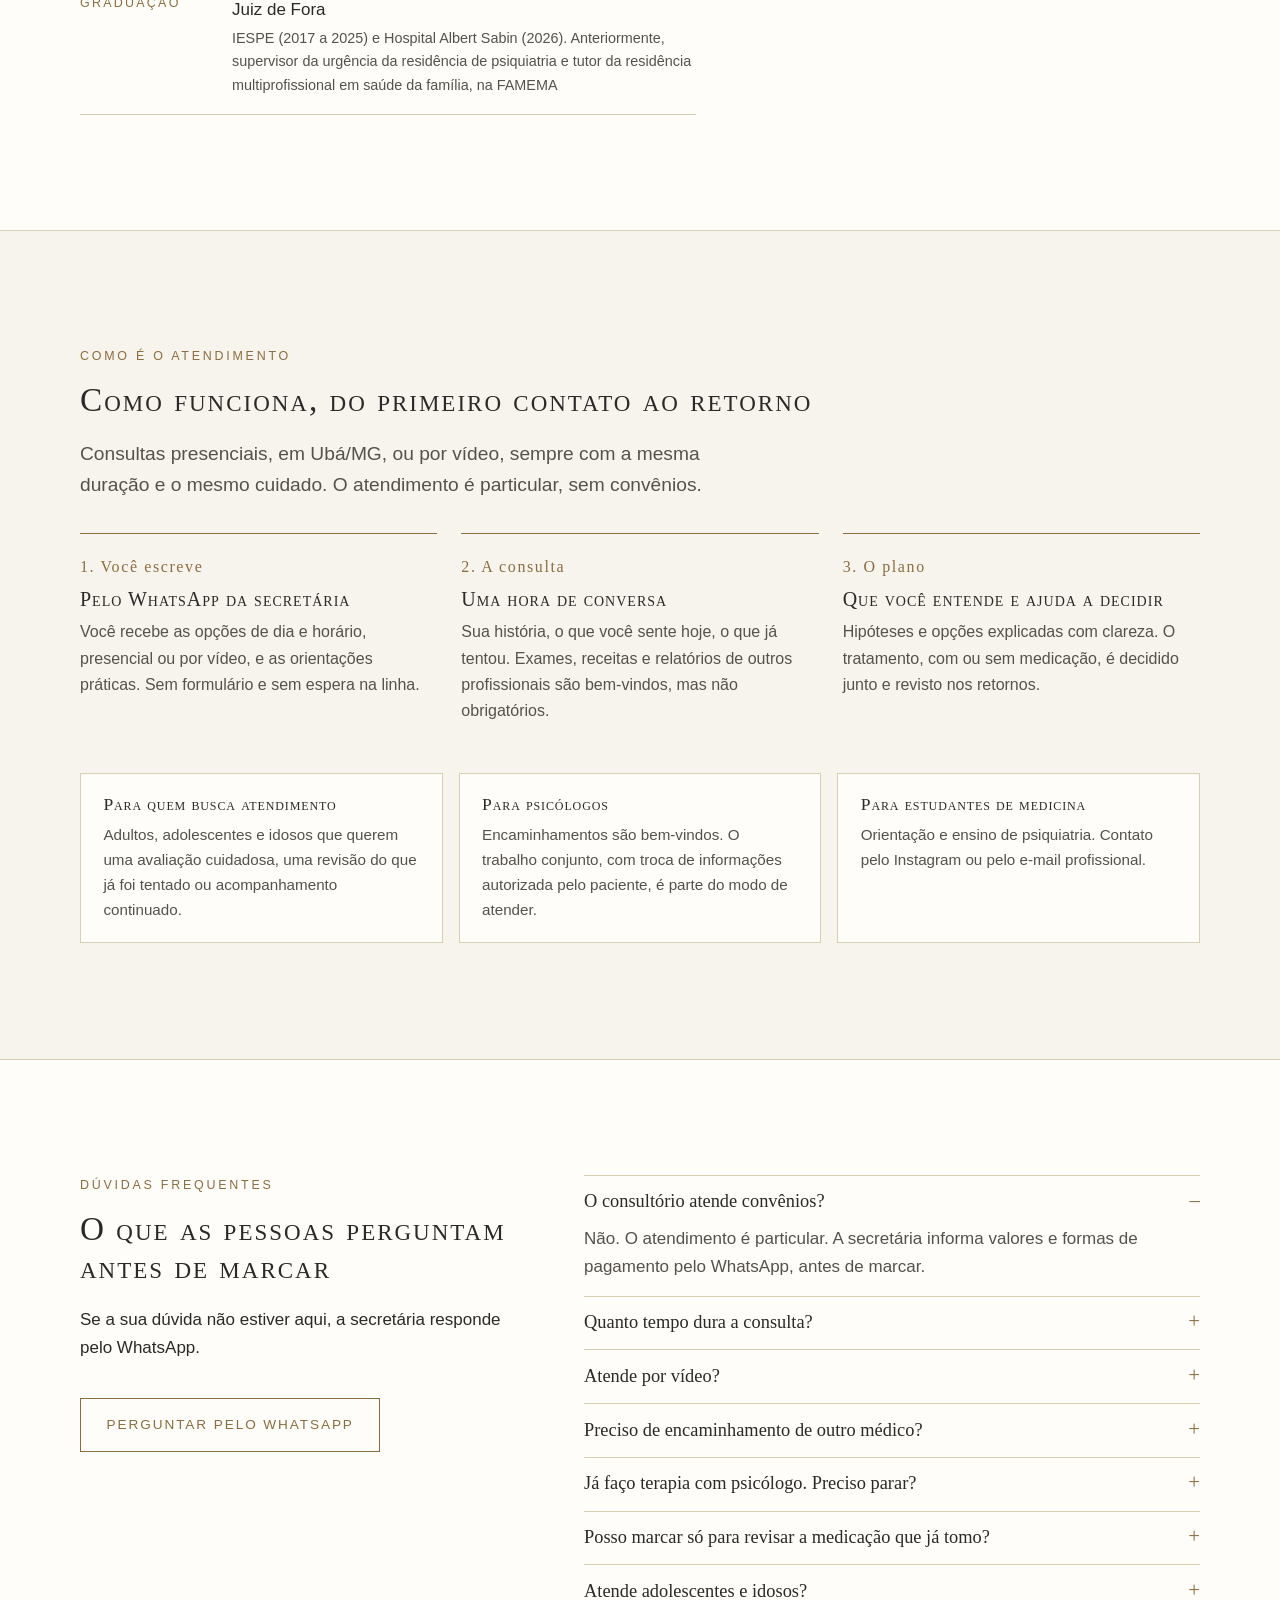
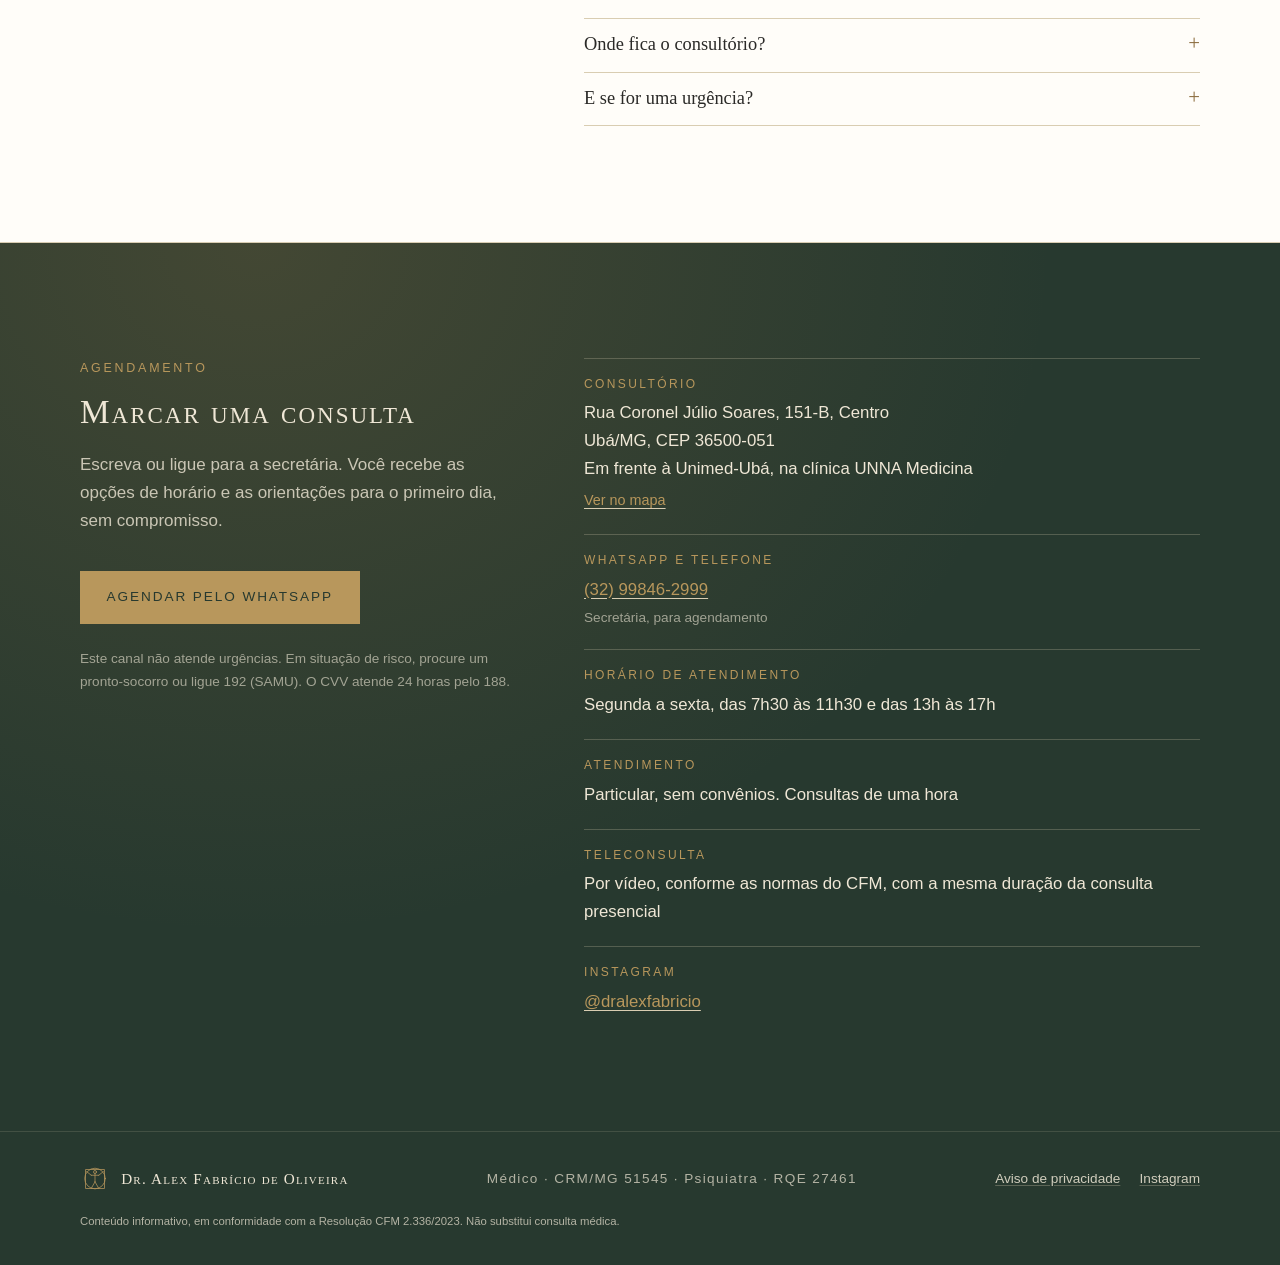
==== commit d983f7f5: "Landing e home: revisão do Dr. Alex (27/10) e secretária com acento - Título da landing sem comparaç" ====
--- a/index.html
+++ b/index.html
@@ -7,7 +7,7 @@
 
   <meta name="robots" content="index, follow">
 
-  <meta name="description" content="Psiquiatra em Ubá/MG, com consultas de uma hora, presenciais ou por vídeo. Ansiedade, depressão, insônia, revisão de medicação e segunda opinião, para adultos, adolescentes e idosos. Agende pelo WhatsApp da secretaria.">
+  <meta name="description" content="Psiquiatra em Ubá/MG, com consultas de uma hora, presenciais ou por vídeo. Ansiedade, depressão, insônia, revisão de medicação e segunda opinião, para adultos, adolescentes e idosos. Agende pelo WhatsApp da secretária.">
   <meta name="author" content="Dr. Alex Fabrício de Oliveira">
   <meta name="theme-color" content="#f7f4ee">
   <link rel="canonical" href="https://dralexfabricio.com.br/">
@@ -17,7 +17,7 @@
   <meta property="og:locale" content="pt_BR">
   <meta property="og:site_name" content="Dr. Alex Fabrício de Oliveira">
   <meta property="og:title" content="Psiquiatra em Ubá/MG · Dr. Alex Fabrício de Oliveira">
-  <meta property="og:description" content="Consultas de uma hora, presenciais em Ubá ou por vídeo, para entender o que está acontecendo e decidir o tratamento junto. Agende pelo WhatsApp da secretaria.">
+  <meta property="og:description" content="Consultas de uma hora, presenciais em Ubá ou por vídeo, para entender o que está acontecendo e decidir o tratamento junto. Agende pelo WhatsApp da secretária.">
   <meta property="og:url" content="https://dralexfabricio.com.br/">
   <meta property="og:image" content="https://dralexfabricio.com.br/assets/og.png">
   <meta property="og:image:width" content="1200">
@@ -25,7 +25,7 @@
   <meta property="og:image:alt" content="Dr. Alex Fabrício de Oliveira, psiquiatra em Ubá/MG">
   <meta name="twitter:card" content="summary_large_image">
   <meta name="twitter:title" content="Psiquiatra em Ubá/MG · Dr. Alex Fabrício de Oliveira">
-  <meta name="twitter:description" content="Consultas de uma hora, presenciais em Ubá ou por vídeo. Agende pelo WhatsApp da secretaria.">
+  <meta name="twitter:description" content="Consultas de uma hora, presenciais em Ubá ou por vídeo. Agende pelo WhatsApp da secretária.">
   <meta name="twitter:image" content="https://dralexfabricio.com.br/assets/og.png">
   <meta name="geo.region" content="BR-MG">
   <meta name="geo.placename" content="Ubá">
@@ -168,7 +168,7 @@
       "name": "O consultório atende convênios?",
       "acceptedAnswer": {
         "@type": "Answer",
-        "text": "Não. O atendimento é particular. A secretaria informa valores e formas de pagamento pelo WhatsApp, antes de marcar."
+        "text": "Não. O atendimento é particular. A secretária informa valores e formas de pagamento pelo WhatsApp, antes de marcar."
       }
     },
     {
@@ -192,7 +192,7 @@
       "name": "Preciso de encaminhamento de outro médico?",
       "acceptedAnswer": {
         "@type": "Answer",
-        "text": "Não. É só escrever para a secretaria. Se você já tem relatórios, exames ou receitas, vale trazer, mas não são obrigatórios."
+        "text": "Não. É só escrever para a secretária. Se você já tem relatórios, exames ou receitas, vale trazer, mas não são obrigatórios."
       }
     },
     {
@@ -232,7 +232,7 @@
       "name": "E se for uma urgência?",
       "acceptedAnswer": {
         "@type": "Answer",
-        "text": "Este site e o WhatsApp da secretaria não atendem urgências. Em situação de risco, procure um pronto-socorro ou ligue 192 (SAMU). O CVV atende 24 horas pelo 188."
+        "text": "Este site e o WhatsApp da secretária não atendem urgências. Em situação de risco, procure um pronto-socorro ou ligue 192 (SAMU). O CVV atende 24 horas pelo 188."
       }
     }
   ]
@@ -278,7 +278,7 @@
           <a class="botao cheio whats" data-fill="whatsapp" href="https://wa.me/5532998462999?text=Ol%C3%A1%2C%20gostaria%20de%20agendar%20uma%20consulta%20com%20o%20Dr.%20Alex%20Fabr%C3%ADcio." rel="noopener">Agendar pelo WhatsApp</a>
           <a class="link-discreto" href="#atendimento">Como é a consulta</a>
         </div>
-        <p class="nota">Quem responde é a secretaria, de segunda a sexta, em horário comercial.</p>
+        <p class="nota">Quem responde é a secretária, de segunda a sexta, em horário comercial.</p>
         <ul class="confianca" aria-label="Em resumo">
           <li>Residência em Psiquiatria pela UFRJ</li>
           <li>Em consultório desde 2006</li>
@@ -335,7 +335,7 @@
         <p>Boa parte de quem chega ao consultório já tentou vários caminhos e quer alguém que revise o que foi feito, explique o que a ciência sabe (e o que ainda não sabe) e construa junto um tratamento que caiba na sua vida.</p>
         <p>A convicção por trás disso é simples: entender o que está acontecendo já é parte do tratamento. Por isso a consulta é longa, o vocabulário é acessível e nenhuma decisão é tomada sem você.</p>
         <div class="hero-acoes">
-          <a class="botao" data-fill="whatsapp" href="https://wa.me/5532998462999?text=Ol%C3%A1%2C%20gostaria%20de%20agendar%20uma%20consulta%20com%20o%20Dr.%20Alex%20Fabr%C3%ADcio." rel="noopener">Falar com a secretaria</a>
+          <a class="botao" data-fill="whatsapp" href="https://wa.me/5532998462999?text=Ol%C3%A1%2C%20gostaria%20de%20agendar%20uma%20consulta%20com%20o%20Dr.%20Alex%20Fabr%C3%ADcio." rel="noopener">Falar com a secretária</a>
         </div>
       </div>
     </div>
@@ -396,7 +396,7 @@
           <li><span class="rotulo">Medicina</span><p class="valor">Universidade Federal de Juiz de Fora, 2002<small>CRM/MG 51545</small></p></li>
           <li><span class="rotulo">Psiquiatria</span><p class="valor">Residência médica na Universidade Federal do Rio de Janeiro, 2005<small><span data-fill="rqe">RQE 27461</span></small></p></li>
           <li><span class="rotulo">Mestrado</span><p class="valor">Mestre em Filosofia pela Universidade Estadual Paulista (Unesp), Marília, 2010</p></li>
-          <li><span class="rotulo">Clínica</span><p class="valor">Consultório médico desde 2006<small>Atualmente em Ubá/MG, com consultas presenciais e teleconsulta</small></p></li>
+          <li><span class="rotulo">Clínica</span><p class="valor">Consultório médico desde 2006<small>Em Ubá/MG desde 2015, com consultas presenciais e teleconsulta</small></p></li>
           <li><span class="rotulo">Docência</span><p class="valor">Professor de psiquiatria e comunicação clínica <span data-fill="docencia">no curso de medicina do UNIFAGOC, em Ubá, desde 2017, onde também é coordenador de área e preceptor do estágio em psicogeriatria</span><small>Antes, professor e coordenador de disciplinas de medicina na UFV (2015 a 2022) e professor da FAMEMA (2005 a 2010), com passagem por cursos de enfermagem e psicologia</small></p></li>
           <li><span class="rotulo">Pós-graduação</span><p class="valor">Professor de cursos de pós-graduação em Psiquiatria em Juiz de Fora<small>IESPE (2017 a 2025) e Hospital Albert Sabin (2026). Anteriormente, supervisor da urgência da residência de psiquiatria e tutor da residência multiprofissional em saúde da família, na FAMEMA</small></p></li>
         </ul>
@@ -418,7 +418,7 @@
         <p class="lead">Consultas presenciais, em Ubá/MG,<span data-fill="teleconsulta"> ou por vídeo,</span> sempre com a mesma duração e o mesmo cuidado. O atendimento é particular, sem convênios.</p>
       </div>
       <ol class="etapas revela">
-        <li><span class="num">1. Você escreve</span><h3>Pelo WhatsApp da secretaria</h3><p>Você recebe as opções de dia e horário, presencial ou por vídeo, e as orientações práticas. Sem formulário e sem espera na linha.</p></li>
+        <li><span class="num">1. Você escreve</span><h3>Pelo WhatsApp da secretária</h3><p>Você recebe as opções de dia e horário, presencial ou por vídeo, e as orientações práticas. Sem formulário e sem espera na linha.</p></li>
         <li><span class="num">2. A consulta</span><h3>Uma hora de conversa</h3><p>Sua história, o que você sente hoje, o que já tentou. Exames, receitas e relatórios de outros profissionais são bem-vindos, mas não obrigatórios.</p></li>
         <li><span class="num">3. O plano</span><h3>Que você entende e ajuda a decidir</h3><p>Hipóteses e opções explicadas com clareza. O tratamento, com ou sem medicação, é decidido junto e revisto nos retornos.</p></li>
       </ol>
@@ -436,21 +436,21 @@
       <div class="revela">
         <span class="eyebrow">Dúvidas frequentes</span>
         <h2 id="t-duvidas">O que as pessoas perguntam antes de marcar</h2>
-        <p>Se a sua dúvida não estiver aqui, a secretaria responde pelo WhatsApp.</p>
+        <p>Se a sua dúvida não estiver aqui, a secretária responde pelo WhatsApp.</p>
         <div class="hero-acoes">
           <a class="botao" data-fill="whatsapp" href="https://wa.me/5532998462999?text=Ol%C3%A1%2C%20gostaria%20de%20agendar%20uma%20consulta%20com%20o%20Dr.%20Alex%20Fabr%C3%ADcio." rel="noopener">Perguntar pelo WhatsApp</a>
         </div>
       </div>
       <div class="faq revela">
-        <details open><summary>O consultório atende convênios?</summary><p>Não. O atendimento é particular. A secretaria informa valores e formas de pagamento pelo WhatsApp, antes de marcar.</p></details>
+        <details open><summary>O consultório atende convênios?</summary><p>Não. O atendimento é particular. A secretária informa valores e formas de pagamento pelo WhatsApp, antes de marcar.</p></details>
         <details><summary>Quanto tempo dura a consulta?</summary><p>Uma hora, tanto na primeira consulta quanto nos retornos. A agenda é reduzida de propósito, para que esse tempo exista.</p></details>
         <details><summary>Atende por vídeo?</summary><p>Sim. A teleconsulta segue as normas do CFM e tem a mesma duração da presencial. Serve para a primeira consulta e para os retornos, e ajuda quem mora fora de Ubá ou tem dificuldade de deslocamento.</p></details>
-        <details><summary>Preciso de encaminhamento de outro médico?</summary><p>Não. É só escrever para a secretaria. Se você já tem relatórios, exames ou receitas, vale trazer, mas não são obrigatórios.</p></details>
+        <details><summary>Preciso de encaminhamento de outro médico?</summary><p>Não. É só escrever para a secretária. Se você já tem relatórios, exames ou receitas, vale trazer, mas não são obrigatórios.</p></details>
         <details><summary>Já faço terapia com psicólogo. Preciso parar?</summary><p>Não. O trabalho conjunto com o psicólogo é parte do modo de atender. Com a sua autorização, os dois profissionais trocam informações para que o tratamento siga numa direção só.</p></details>
         <details><summary>Posso marcar só para revisar a medicação que já tomo?</summary><p>Sim. Revisar um tratamento em curso é uma das razões mais comuns de consulta: remédio que perdeu o efeito, efeitos colaterais, dúvida sobre a combinação ou vontade de reduzir. Leve as receitas atuais.</p></details>
         <details><summary>Atende adolescentes e idosos?</summary><p>Sim. Adolescentes são atendidos com a participação da família, no que for combinado com eles. Para idosos, o acompanhamento inclui memória, humor e sono. Crianças são encaminhadas a colegas especializados em psiquiatria da infância.</p></details>
         <details><summary>Onde fica o consultório?</summary><p>Rua Coronel Júlio Soares, 151-B, no Centro de Ubá, em frente à Unimed-Ubá, na clínica UNNA Medicina. Atendimento de segunda a sexta, das 7h30 às 11h30 e das 13h às 17h.</p></details>
-        <details><summary>E se for uma urgência?</summary><p>Este site e o WhatsApp da secretaria não atendem urgências. Em situação de risco, procure um pronto-socorro ou ligue 192 (SAMU). O CVV atende 24 horas pelo 188.</p></details>
+        <details><summary>E se for uma urgência?</summary><p>Este site e o WhatsApp da secretária não atendem urgências. Em situação de risco, procure um pronto-socorro ou ligue 192 (SAMU). O CVV atende 24 horas pelo 188.</p></details>
       </div>
     </div>
   </section>
@@ -461,7 +461,7 @@
       <div class="revela">
         <span class="eyebrow">Agendamento</span>
         <h2 id="t-contato">Marcar uma consulta</h2>
-        <p>Escreva ou ligue para a secretaria. Você recebe as opções de horário e as orientações para o primeiro dia, sem compromisso.</p>
+        <p>Escreva ou ligue para a secretária. Você recebe as opções de horário e as orientações para o primeiro dia, sem compromisso.</p>
         <div class="hero-acoes">
           <!-- WhatsApp da secretária para agendamento: (32) 99846-2999 -->
           <a class="botao cheio whats" data-fill="whatsapp" href="https://wa.me/5532998462999?text=Ol%C3%A1%2C%20gostaria%20de%20agendar%20uma%20consulta%20com%20o%20Dr.%20Alex%20Fabr%C3%ADcio." rel="noopener">Agendar pelo WhatsApp</a>
@@ -471,7 +471,7 @@
       </div>
       <ul class="dados revela">
         <li><span class="rotulo">Consultório</span><span class="valor" data-fill="endereco">Rua Coronel Júlio Soares, 151-B, Centro<br>Ubá/MG, CEP 36500-051<br>Em frente à Unimed-Ubá, na clínica UNNA Medicina<br><a class="mapa" href="https://www.google.com/maps/search/?api=1&query=Rua+Coronel+J%C3%BAlio+Soares%2C+151-B%2C+Centro%2C+Ub%C3%A1+-+MG" rel="noopener">Ver no mapa</a></span></li>
-        <li><span class="rotulo">WhatsApp e telefone</span><span class="valor" data-fill="telefone"><a href="tel:+5532998462999">(32) 99846-2999</a><br><small>Secretaria, para agendamento</small></span></li>
+        <li><span class="rotulo">WhatsApp e telefone</span><span class="valor" data-fill="telefone"><a href="tel:+5532998462999">(32) 99846-2999</a><br><small>Secretária, para agendamento</small></span></li>
         <li><span class="rotulo">Horário de atendimento</span><span class="valor" data-fill="horario">Segunda a sexta, das 7h30 às 11h30 e das 13h às 17h</span></li>
         <li><span class="rotulo">Atendimento</span><span class="valor">Particular, sem convênios. Consultas de uma hora</span></li>
         <li class="so-com-email"><span class="rotulo">E-mail</span><span class="valor"><a data-fill="email" href="mailto:contato@dralexfabricio.com.br">contato@dralexfabricio.com.br</a></span></li>
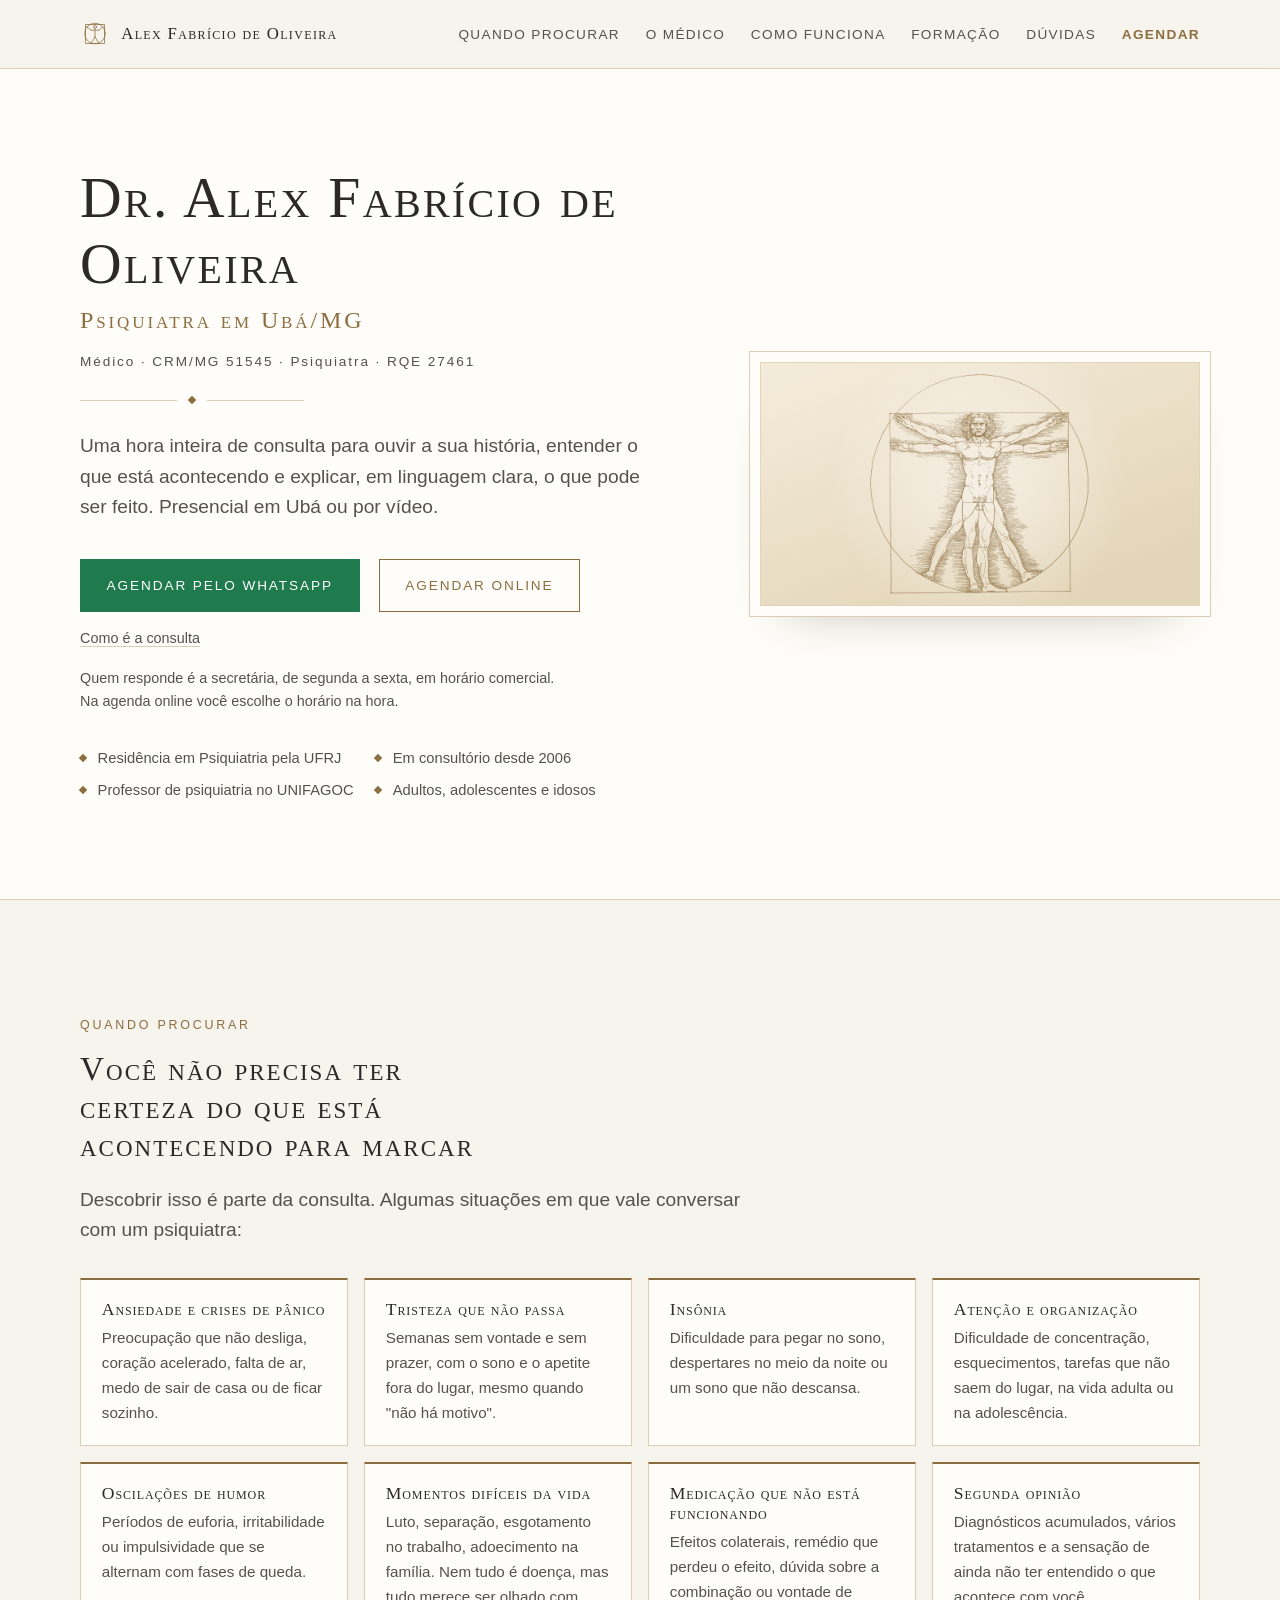
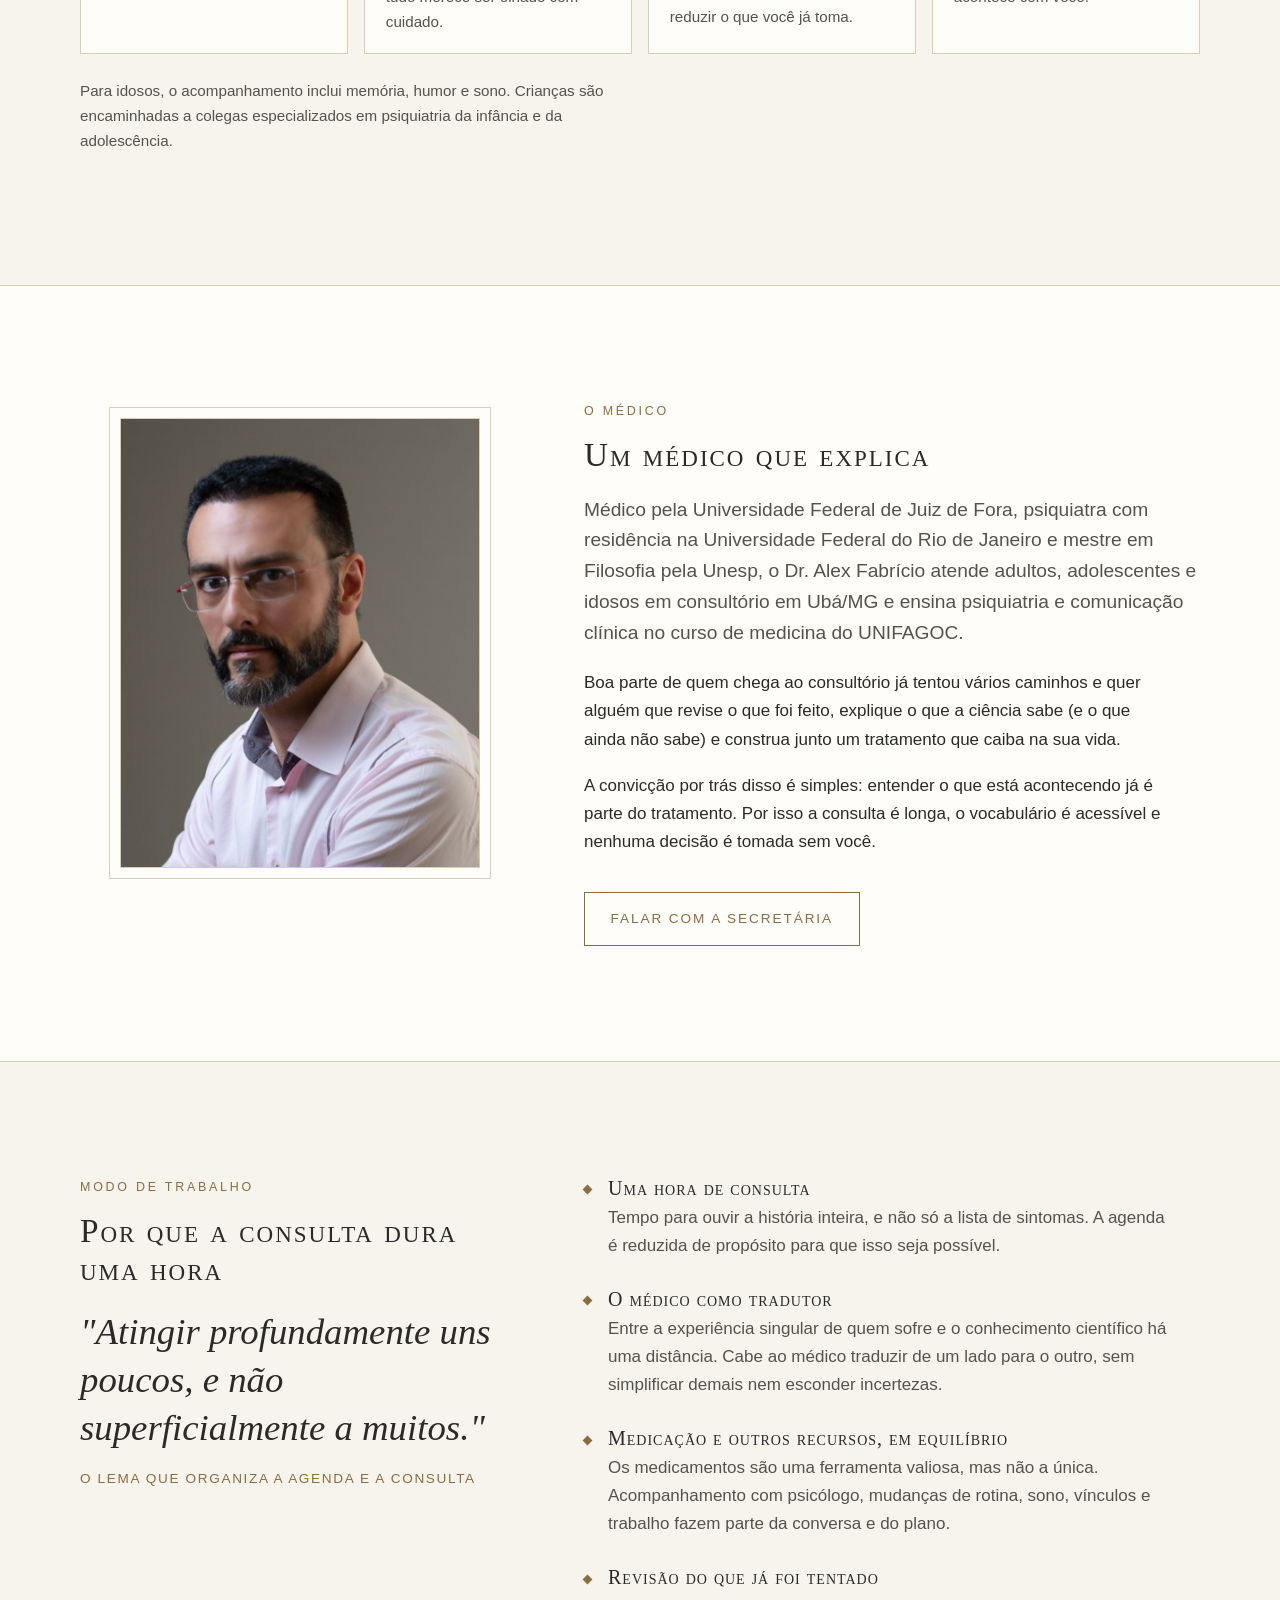
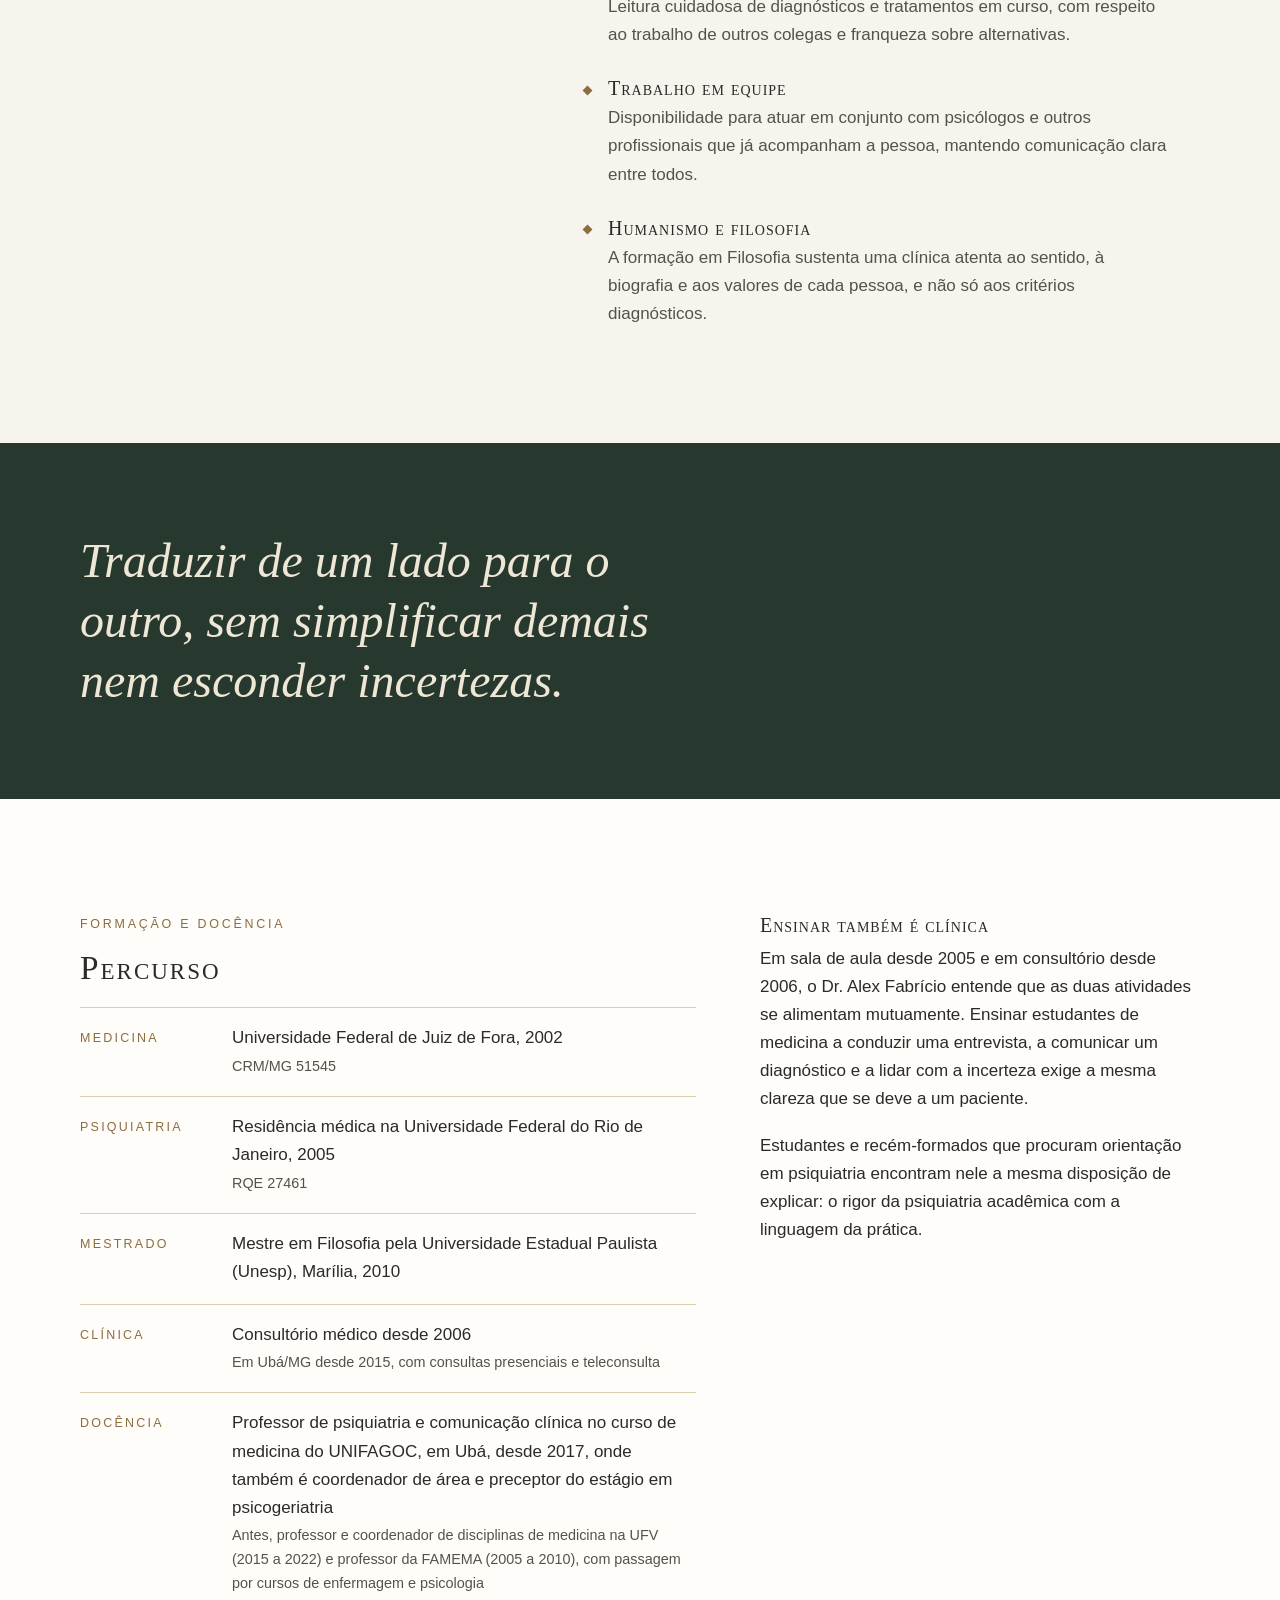
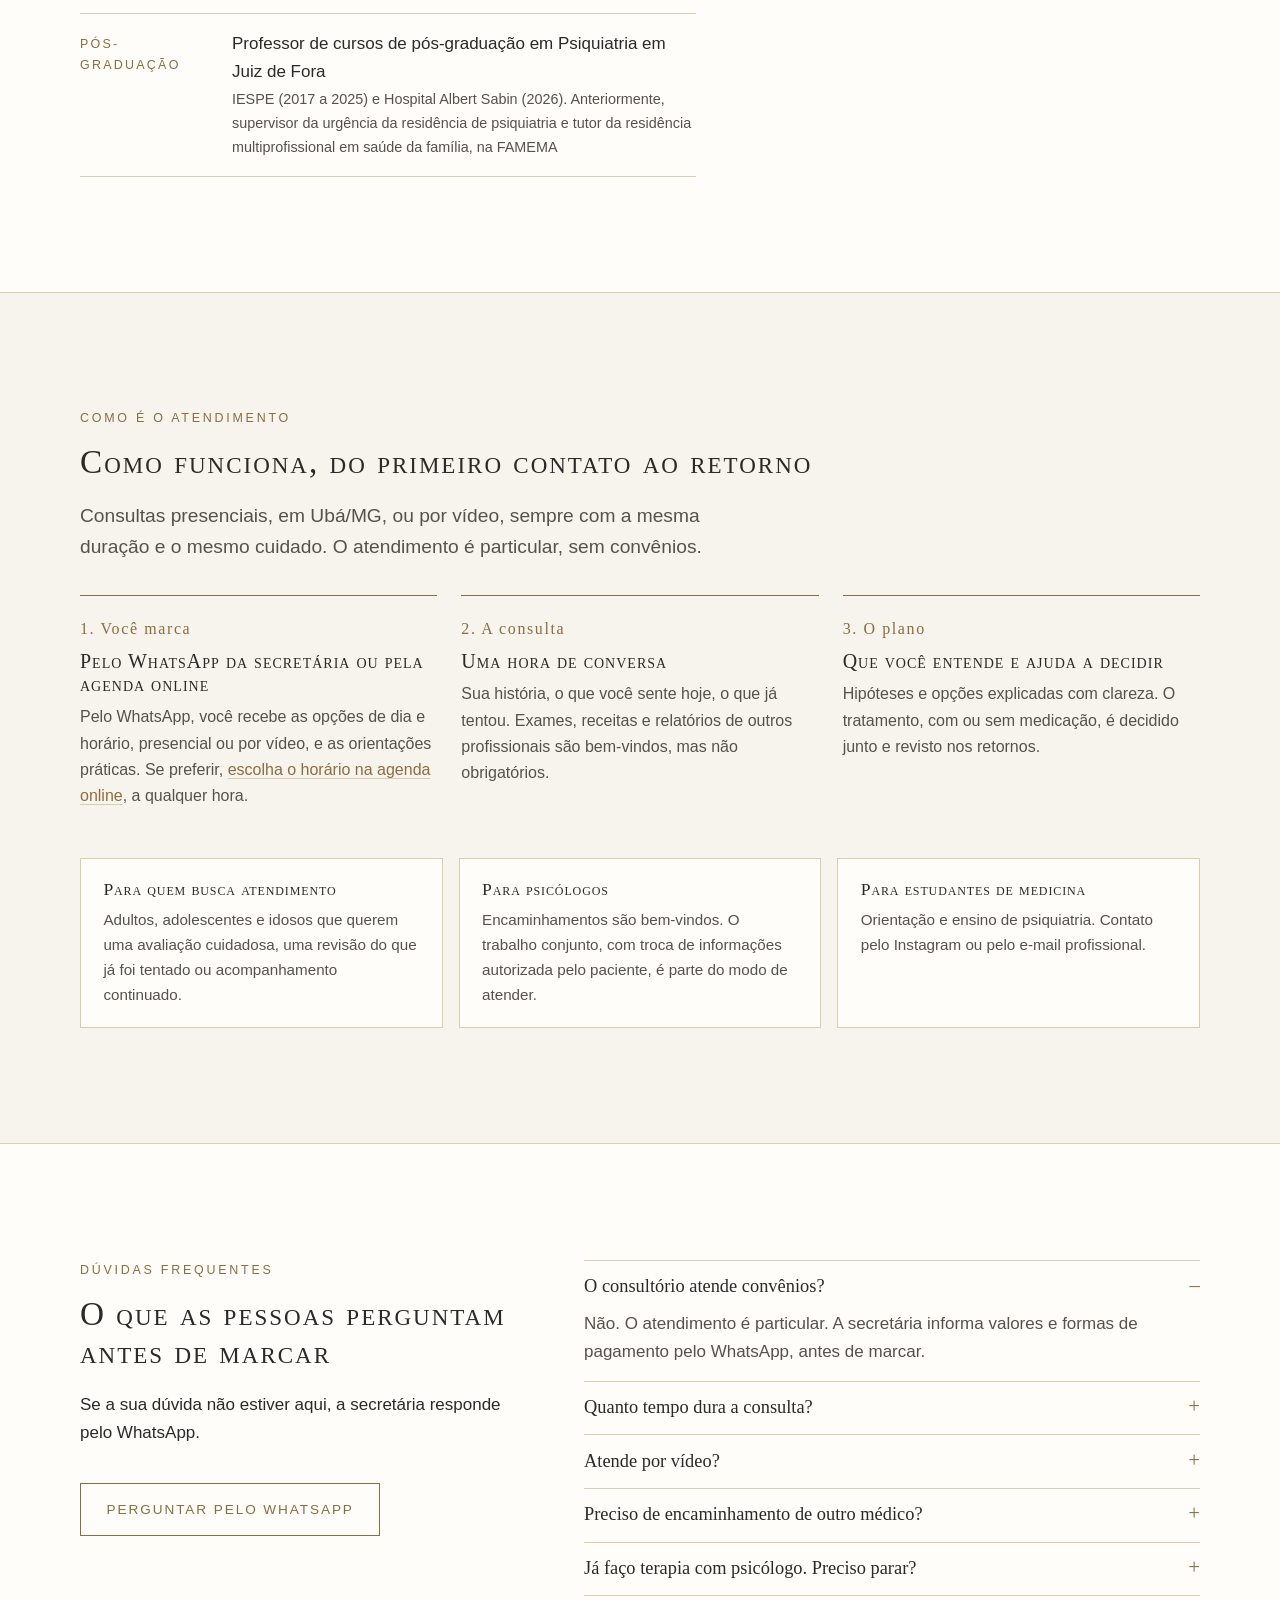
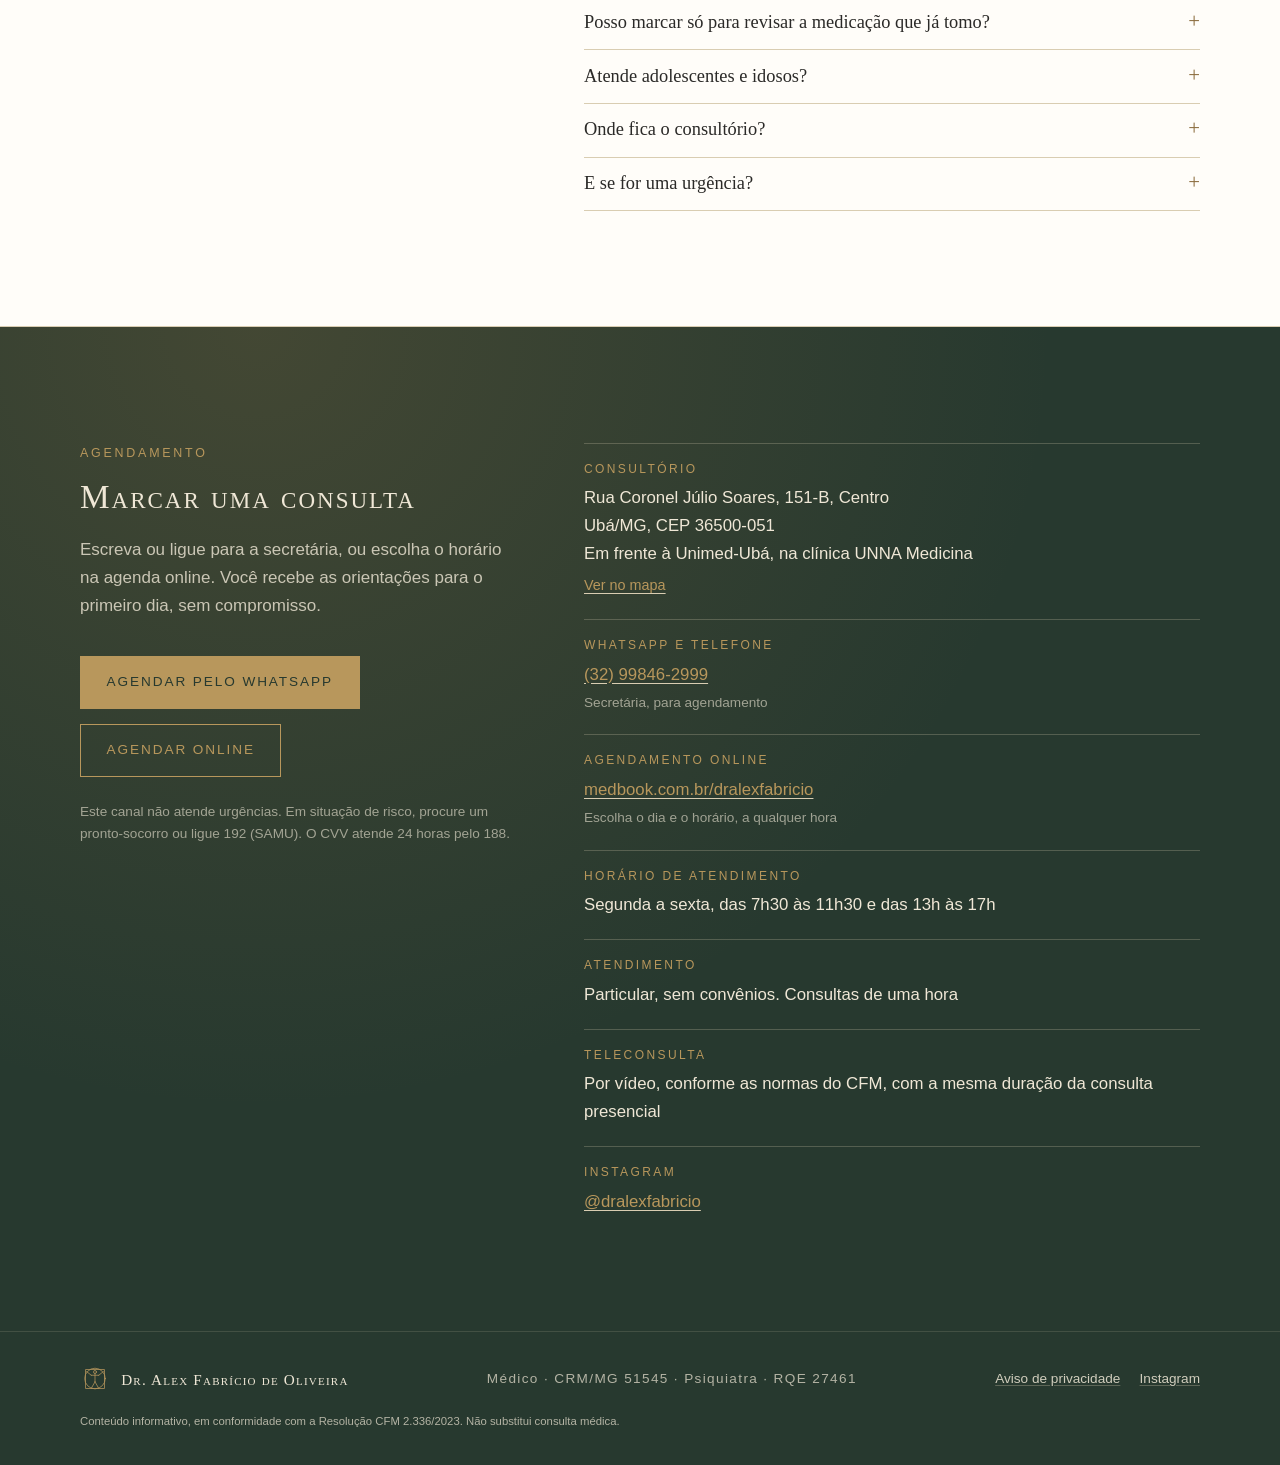
==== commit 065b3a4a: "Agendamento online (MedBook) na home e na landing /consulta/ Link https://medbook.com.br/dralexfabri" ====
--- a/index.html
+++ b/index.html
@@ -155,7 +155,16 @@
       "name": "Revisão de tratamento em curso e segunda opinião"
     }
   ],
-  "paymentAccepted": "Particular"
+  "paymentAccepted": "Particular",
+  "potentialAction": {
+    "@type": "ReserveAction",
+    "name": "Agendar consulta online",
+    "target": {
+      "@type": "EntryPoint",
+      "urlTemplate": "https://medbook.com.br/dralexfabricio",
+      "actionPlatform": ["http://schema.org/DesktopWebPlatform", "http://schema.org/MobileWebPlatform"]
+    }
+  }
 }
   </script>
   <script type="application/ld+json">
@@ -276,9 +285,10 @@
         <p class="lead">Uma hora inteira de consulta para ouvir a sua história, entender o que está acontecendo e explicar, em linguagem clara, o que pode ser feito. Presencial em Ubá ou por vídeo.</p>
         <div class="hero-acoes">
           <a class="botao cheio whats" data-fill="whatsapp" href="https://wa.me/5532998462999?text=Ol%C3%A1%2C%20gostaria%20de%20agendar%20uma%20consulta%20com%20o%20Dr.%20Alex%20Fabr%C3%ADcio." rel="noopener">Agendar pelo WhatsApp</a>
+          <a class="botao" data-fill="agendamento" href="https://medbook.com.br/dralexfabricio" rel="noopener">Agendar online</a>
           <a class="link-discreto" href="#atendimento">Como é a consulta</a>
         </div>
-        <p class="nota">Quem responde é a secretária, de segunda a sexta, em horário comercial.</p>
+        <p class="nota">Quem responde é a secretária, de segunda a sexta, em horário comercial. Na agenda online você escolhe o horário na hora.</p>
         <ul class="confianca" aria-label="Em resumo">
           <li>Residência em Psiquiatria pela UFRJ</li>
           <li>Em consultório desde 2006</li>
@@ -418,7 +428,7 @@
         <p class="lead">Consultas presenciais, em Ubá/MG,<span data-fill="teleconsulta"> ou por vídeo,</span> sempre com a mesma duração e o mesmo cuidado. O atendimento é particular, sem convênios.</p>
       </div>
       <ol class="etapas revela">
-        <li><span class="num">1. Você escreve</span><h3>Pelo WhatsApp da secretária</h3><p>Você recebe as opções de dia e horário, presencial ou por vídeo, e as orientações práticas. Sem formulário e sem espera na linha.</p></li>
+        <li><span class="num">1. Você marca</span><h3>Pelo WhatsApp da secretária ou pela agenda online</h3><p>Pelo WhatsApp, você recebe as opções de dia e horário, presencial ou por vídeo, e as orientações práticas. Se preferir, <a data-fill="agendamento" href="https://medbook.com.br/dralexfabricio" rel="noopener">escolha o horário na agenda online</a>, a qualquer hora.</p></li>
         <li><span class="num">2. A consulta</span><h3>Uma hora de conversa</h3><p>Sua história, o que você sente hoje, o que já tentou. Exames, receitas e relatórios de outros profissionais são bem-vindos, mas não obrigatórios.</p></li>
         <li><span class="num">3. O plano</span><h3>Que você entende e ajuda a decidir</h3><p>Hipóteses e opções explicadas com clareza. O tratamento, com ou sem medicação, é decidido junto e revisto nos retornos.</p></li>
       </ol>
@@ -461,10 +471,11 @@
       <div class="revela">
         <span class="eyebrow">Agendamento</span>
         <h2 id="t-contato">Marcar uma consulta</h2>
-        <p>Escreva ou ligue para a secretária. Você recebe as opções de horário e as orientações para o primeiro dia, sem compromisso.</p>
+        <p>Escreva ou ligue para a secretária, ou escolha o horário na agenda online. Você recebe as orientações para o primeiro dia, sem compromisso.</p>
         <div class="hero-acoes">
           <!-- WhatsApp da secretária para agendamento: (32) 99846-2999 -->
           <a class="botao cheio whats" data-fill="whatsapp" href="https://wa.me/5532998462999?text=Ol%C3%A1%2C%20gostaria%20de%20agendar%20uma%20consulta%20com%20o%20Dr.%20Alex%20Fabr%C3%ADcio." rel="noopener">Agendar pelo WhatsApp</a>
+          <a class="botao" data-fill="agendamento" href="https://medbook.com.br/dralexfabricio" rel="noopener">Agendar online</a>
           <a class="botao so-com-email" href="mailto:contato@dralexfabricio.com.br">Escrever e-mail</a>
         </div>
         <p class="aviso">Este canal não atende urgências. Em situação de risco, procure um pronto-socorro ou ligue 192 (SAMU). O CVV atende 24 horas pelo 188.</p>
@@ -472,6 +483,7 @@
       <ul class="dados revela">
         <li><span class="rotulo">Consultório</span><span class="valor" data-fill="endereco">Rua Coronel Júlio Soares, 151-B, Centro<br>Ubá/MG, CEP 36500-051<br>Em frente à Unimed-Ubá, na clínica UNNA Medicina<br><a class="mapa" href="https://www.google.com/maps/search/?api=1&query=Rua+Coronel+J%C3%BAlio+Soares%2C+151-B%2C+Centro%2C+Ub%C3%A1+-+MG" rel="noopener">Ver no mapa</a></span></li>
         <li><span class="rotulo">WhatsApp e telefone</span><span class="valor" data-fill="telefone"><a href="tel:+5532998462999">(32) 99846-2999</a><br><small>Secretária, para agendamento</small></span></li>
+        <li><span class="rotulo">Agendamento online</span><span class="valor"><a data-fill="agendamento" href="https://medbook.com.br/dralexfabricio" rel="noopener">medbook.com.br/dralexfabricio</a><br><small>Escolha o dia e o horário, a qualquer hora</small></span></li>
         <li><span class="rotulo">Horário de atendimento</span><span class="valor" data-fill="horario">Segunda a sexta, das 7h30 às 11h30 e das 13h às 17h</span></li>
         <li><span class="rotulo">Atendimento</span><span class="valor">Particular, sem convênios. Consultas de uma hora</span></li>
         <li class="so-com-email"><span class="rotulo">E-mail</span><span class="valor"><a data-fill="email" href="mailto:contato@dralexfabricio.com.br">contato@dralexfabricio.com.br</a></span></li>
